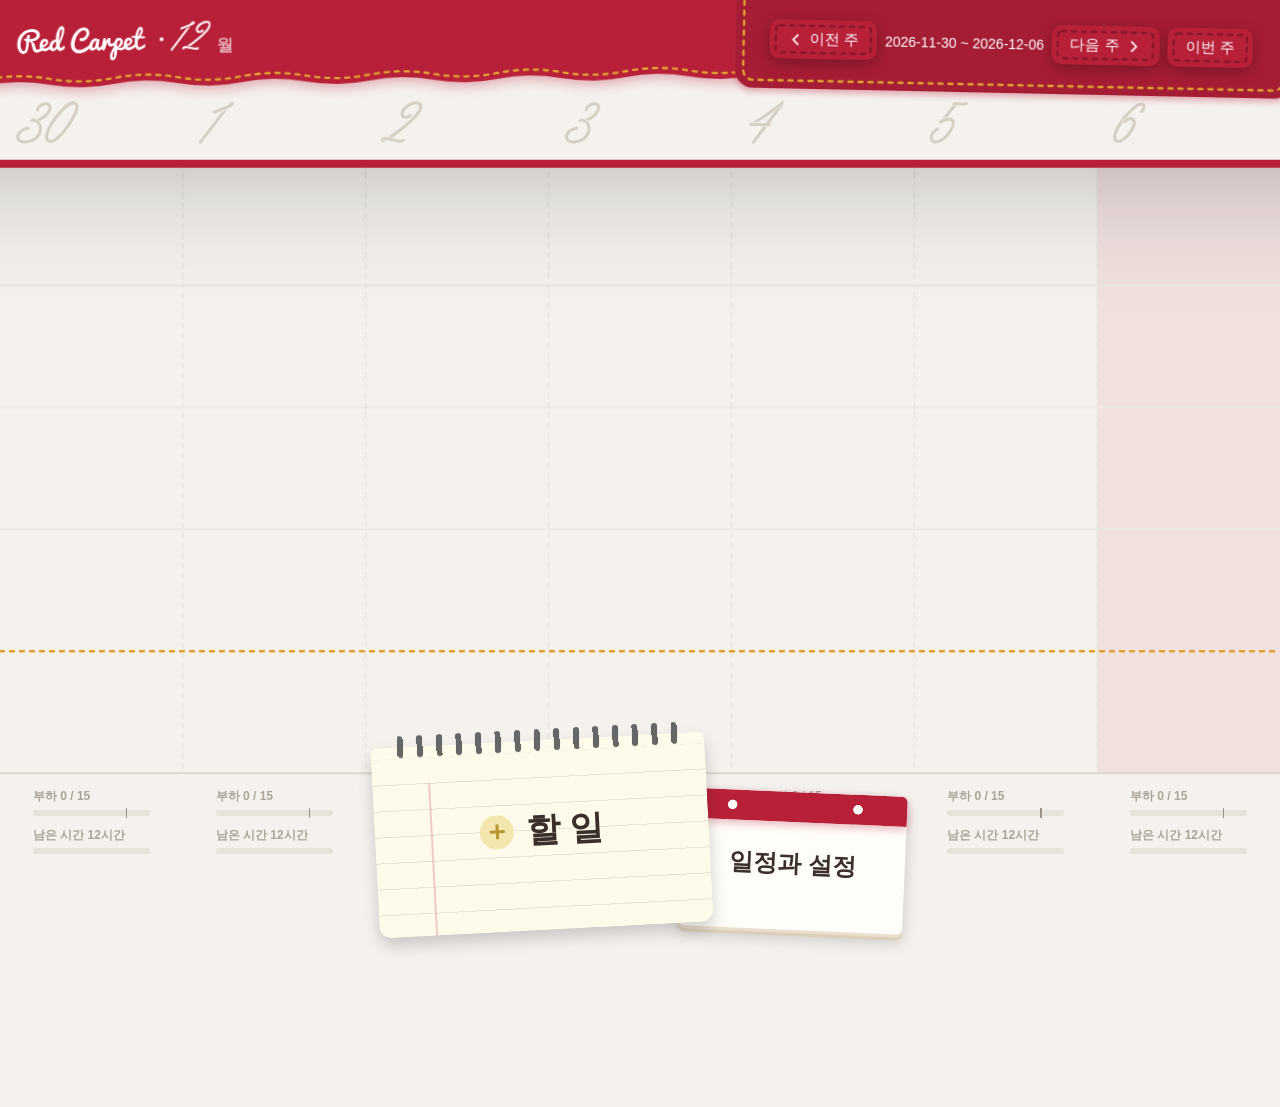
==== index.html @ 747257c5 "깔기 방식을 할 일 팝업의 토글 버튼에서 일정과 설정 > 전체 설정의 '깔기 방식' 카드로 옮김 — 두 선택지(채우기 우선·고르게)와 각각의 설명, 고른 쪽이 눌린 모양, 바꾸면 " ====
<!DOCTYPE html>
<html lang="ko">
<head>
<meta charset="UTF-8">
<meta name="viewport" content="width=device-width, initial-scale=1.0">
<title>Red Carpet</title>
<meta name="description" content="마감 뒤에 숨은 중간 단계를 날짜별 부하로 깔아 진짜 여유 있는 날을 찾는 웹앱">
<meta name="application-name" content="Red Carpet">
<meta name="theme-color" content="#b8203a" media="(prefers-color-scheme: light)">
<meta name="theme-color" content="#b8203a" media="(prefers-color-scheme: dark)">
<meta name="color-scheme" content="light">
<meta property="og:title" content="Red Carpet">
<meta property="og:description" content="마감 뒤에 숨은 중간 단계를 날짜별 부하로 깔아 진짜 여유 있는 날을 찾는 웹앱">
<meta property="og:type" content="website">
<link rel="icon" type="image/svg+xml" href="favicon.svg">
<link rel="stylesheet" href="style.css">
</head>
<body>

<header>
  <button data-screen="carpet" class="logo-link" type="button" aria-label="Red Carpet, 카펫 화면"><img src="logo.svg" alt="Red Carpet"></button>
  <span class="header-month" id="header-month" hidden><span class="dot" aria-hidden="true"></span><span class="num"></span><span class="unit">월</span></span>
</header>

<div class="week-patch">
  <svg class="patch-stitch" aria-hidden="true"><rect x="0" y="0" width="100%" height="100%" rx="10"/></svg>
  <button class="wbtn" id="week-prev" type="button"><svg class="btn-stitch" aria-hidden="true"><rect x="0" y="0" width="100%" height="100%" rx="4"/></svg><svg class="chev" viewBox="0 0 24 24" aria-hidden="true"><path d="M15 5L8 12l7 7"/></svg><span>이전 주</span></button>
  <span class="week-label" id="week-label"></span>
  <button class="wbtn" id="week-next" type="button"><svg class="btn-stitch" aria-hidden="true"><rect x="0" y="0" width="100%" height="100%" rx="4"/></svg><span>다음 주</span><svg class="chev" viewBox="0 0 24 24" aria-hidden="true"><path d="M9 5l7 7-7 7"/></svg></button>
  <button class="wbtn" id="week-today" type="button"><svg class="btn-stitch" aria-hidden="true"><rect x="0" y="0" width="100%" height="100%" rx="4"/></svg><span>이번 주</span></button>
</div>

<nav>
  <button data-screen="goals" class="dock-note" type="button"><span>할 일</span></button>
  <button data-screen="settings" class="dock-cal" type="button"><span>일정과 설정</span></button>
</nav>

<main>
  <section id="carpet" aria-label="이번 주 카펫"></section>

  <div class="modal-backdrop" id="modal-goals" role="dialog" aria-modal="true" aria-label="할 일">
  <div class="modal-panel">
  <div class="tab-bar index-tabs" id="goal-tabs">
    <button type="button" data-tab="active"></button>
    <button type="button" data-tab="done"></button>
  </div>
  <div class="modal-scroll">
  <section id="screen-goals" class="screen">
    <div class="goal-head">
    <button class="modal-close" type="button" aria-label="닫기">×</button>
    <h1>할 일</h1>
    <div class="goal-compose">
      <div class="goal-add-form" id="goal-add-form">
        <span class="line-field"><input type="text" id="new-goal-title" class="line-input" placeholder="할 일 제목"></span>
        <label class="sbtn sbtn-field"><svg class="btn-stitch" aria-hidden="true"><rect x="0" y="0" width="100%" height="100%" rx="4"/></svg><input type="date" id="new-goal-deadline" aria-label="마감일" required></label>
        <button class="sbtn" id="ai-open-btn" type="button" hidden><svg class="btn-stitch" aria-hidden="true"><rect x="0" y="0" width="100%" height="100%" rx="4"/></svg><span>AI와 추가</span></button>
        <button class="sbtn sbtn-accent" id="add-goal-btn" type="button"><svg class="btn-stitch" aria-hidden="true"><rect x="0" y="0" width="100%" height="100%" rx="4"/></svg><span>할 일 추가</span></button>
      </div>
      <div id="ai-panel" hidden>
        <div class="ai-lead">요건을 붙여넣으면 AI가 할 일 초안을 만듭니다. 만든 뒤 고쳐서 확정해야 저장됩니다.</div>
        <span class="line-field"><textarea id="ai-text" class="line-input" placeholder="과제 안내, 메모 등을 붙여넣으세요"></textarea></span>
        <div class="ai-note">붙여넣은 글은 Anthropic API로 전송됩니다.</div>
        <div class="ai-actions">
          <div id="ai-message" class="ai-warn"></div>
          <button class="sbtn" id="manual-open-btn" type="button"><svg class="btn-stitch" aria-hidden="true"><rect x="0" y="0" width="100%" height="100%" rx="4"/></svg><span>직접 추가</span></button>
          <button class="sbtn sbtn-accent" id="ai-run-btn" type="button"><svg class="btn-stitch" aria-hidden="true"><rect x="0" y="0" width="100%" height="100%" rx="4"/></svg><span>초안 만들기</span></button>
        </div>
      </div>
    </div>
    </div>
    <div id="ai-draft" style="display:none"></div>
    <div id="goal-list"></div>
  </section>
  </div>
  </div>
  </div>

  <div class="modal-backdrop" id="modal-settings" role="dialog" aria-modal="true" aria-label="일정과 설정">
  <div class="modal-panel">
  <div class="tab-bar index-tabs" id="settings-tabs">
    <button type="button" data-tab="current" class="active">현재 일정</button>
    <button type="button" data-tab="over">지난 일정</button>
    <button type="button" data-tab="prefs">전체 설정</button>
  </div>
  <div class="modal-scroll">
  <section id="screen-settings" class="screen">
    <div class="goal-head">
    <button class="modal-close" type="button" aria-label="닫기">×</button>
    <h1>일정과 설정</h1>
    <div id="event-add-wrap" class="goal-compose">
      <div class="event-add-form">
        <div class="ev-row">
          <span class="line-field ev-title"><input type="text" class="line-input" id="new-event-title" placeholder="일정 제목"></span>
          <label class="sbtn sbtn-field"><svg class="btn-stitch" aria-hidden="true"><rect x="0" y="0" width="100%" height="100%" rx="4"/></svg><select id="new-event-repeat"><option value="none">반복 없음</option><option value="weekly">매주</option><option value="biweekly">격주</option><option value="monthly">매월</option></select></label>
          <span id="new-event-date-wrap" class="ev-group"><span id="new-event-date-label" class="ev-label">날짜</span><label class="sbtn sbtn-field"><svg class="btn-stitch" aria-hidden="true"><rect x="0" y="0" width="100%" height="100%" rx="4"/></svg><input type="date" id="new-event-date" required></label></span>
          <span id="new-event-weekday-wrap" class="ev-group" style="display:none"><label class="sbtn sbtn-field"><svg class="btn-stitch" aria-hidden="true"><rect x="0" y="0" width="100%" height="100%" rx="4"/></svg><select id="new-event-weekday"><option value="0">월</option><option value="1">화</option><option value="2">수</option><option value="3">목</option><option value="4">금</option><option value="5">토</option><option value="6">일</option></select></label></span>
          <span id="new-event-repeat-until-wrap" class="ev-group" style="display:none"><span class="ev-label">종료</span><label class="sbtn sbtn-field"><svg class="btn-stitch" aria-hidden="true"><rect x="0" y="0" width="100%" height="100%" rx="4"/></svg><input type="date" id="new-event-repeat-until" required></label></span>
        </div>
        <div class="ev-row">
          <span class="ev-group"><label class="sbtn sbtn-field"><svg class="btn-stitch" aria-hidden="true"><rect x="0" y="0" width="100%" height="100%" rx="4"/></svg><input type="time" id="new-event-start" value="09:00"></label><span class="ev-label">~</span><label class="sbtn sbtn-field"><svg class="btn-stitch" aria-hidden="true"><rect x="0" y="0" width="100%" height="100%" rx="4"/></svg><input type="time" id="new-event-end" value="10:00"></label></span>
          <span id="new-event-load-picker"></span>
          <button class="sbtn sbtn-accent ev-add" id="add-event-btn" type="button"><svg class="btn-stitch" aria-hidden="true"><rect x="0" y="0" width="100%" height="100%" rx="4"/></svg><span>일정 추가</span></button>
        </div>
      </div>
    </div>
    </div>

    <div id="settings-pane-events">
    <div id="event-list"></div>
    </div>

    <div id="settings-pane-prefs" hidden>
    <div class="prefs-grid">
    <div class="prefs-col">
      <section class="goal-card pref-card">
        <h3>기본값</h3>
        <div class="pref-grid">
          <label class="pref-row"><span class="pref-label">하루 예산</span><span class="sbtn sbtn-sm sbtn-field"><input type="number" id="setting-capacity" min="1"></span></label>
          <label class="pref-row"><span class="pref-label">안전선(%)</span><span class="sbtn sbtn-sm sbtn-field"><input type="number" id="setting-safe-ratio" min="1" max="100"></span></label>
          <label class="pref-row"><span class="pref-label">수면(시간)</span><span class="sbtn sbtn-sm sbtn-field"><input type="number" id="setting-sleep-hours" min="0" max="24"></span></label>
          <label class="pref-row"><span class="pref-label">생활(시간)</span><span class="sbtn sbtn-sm sbtn-field"><input type="number" id="setting-life-hours" min="0" max="24"></span></label>
        </div>
      </section>

      <section class="goal-card pref-card">
        <h3>깔기 방식</h3>
        <div class="ai-note">단계를 어느 날에 깔지 정합니다. 바꾸면 카펫이 바로 다시 깔립니다.</div>
        <div class="place-modes" id="place-mode-options">
          <div class="place-mode-row"><button class="sbtn sbtn-sm" type="button" data-place-mode="fill" aria-pressed="false"><svg class="btn-stitch" aria-hidden="true"><rect x="0" y="0" width="100%" height="100%" rx="4"/></svg><span>채우기 우선</span></button><span class="place-mode-desc">앞날부터 안전선까지 차곡차곡 채웁니다. 빈 날은 뒤쪽에 남습니다.</span></div>
          <div class="place-mode-row"><button class="sbtn sbtn-sm" type="button" data-place-mode="even" aria-pressed="false"><svg class="btn-stitch" aria-hidden="true"><rect x="0" y="0" width="100%" height="100%" rx="4"/></svg><span>고르게</span></button><span class="place-mode-desc">여유가 가장 큰 날에 깔아 매일 비슷하게 바쁩니다.</span></div>
        </div>
      </section>

      <section class="goal-card pref-card">
        <h3>데이터</h3>
        <div class="pref-actions">
          <button class="sbtn sbtn-sm" id="export-btn" type="button">내보내기 (JSON 파일)</button>
          <button class="sbtn sbtn-sm" id="import-btn" type="button">가져오기 (JSON 파일)</button>
          <input type="file" id="import-file" accept="application/json,.json" style="display:none">
        </div>
        <div id="data-message" class="pref-status"></div>
      </section>
    </div>

    <div class="prefs-col">
      <section class="goal-card pref-card">
        <h3>AI 분해</h3>
        <div class="ai-note">Anthropic API 키를 넣으면 할 일 화면에 AI 입력기가 나타납니다. 키는 저장하지 않고 이 화면을 열어 둔 동안 메모리에만 있습니다. 새로고침하면 다시 넣어야 합니다. 키 없이도 앱은 모두 동작합니다.</div>
        <span class="line-field"><input type="password" class="line-input" id="ai-key-input" placeholder="API 키" autocomplete="off"></span>
        <div class="pref-actions">
          <button class="sbtn sbtn-sm sbtn-accent" id="ai-key-save" type="button">저장</button>
          <button class="sbtn sbtn-sm sbtn-danger" id="ai-key-delete" type="button">삭제</button>
        </div>
        <div id="ai-key-status" class="pref-status"></div>
      </section>

      <section class="goal-card pref-card">
        <h3>테스트 데모</h3>
        <div class="ai-note">올해 9~11월의 학부생 일정과 과제가 들어찬 예시 데이터를 봅니다. 내 데이터는 그대로 보관되고, 데모를 끄면 돌아옵니다. 데모를 보는 동안 고친 내용은 데모를 끄면 사라집니다.</div>
        <div class="pref-actions">
          <button class="sbtn sbtn-sm" id="demo-toggle-btn" type="button">데모 모드 켜기</button>
        </div>
      </section>
    </div>
    </div>
    </div>
  </section>
  </div>
  </div>
  </div>
</main>

<script src="placement.js"></script>
<script src="carpet.js"></script>
<script src="carpet-shadow.js"></script>
<script src="carpet-roll.js"></script>
<script src="carpet-physics.js"></script>
<script src="box-diff.js"></script>
<script src="box-focus.js"></script>
<script src="day-bars.js"></script>
<script src="box-drag.js"></script>
<script src="barista-digits.js"></script>
<script src="box-icons.js"></script>
<script src="data.js"></script>
<script src="ai.js"></script>
<script src="demo-data.js"></script>
<script src="app-common.js"></script>
<script src="app-goals.js"></script>
<script src="app-settings.js"></script>
<script src="app-carpet.js"></script>

</body>
</html>
---- style.css ----
/* 반응형 기준점(breakpoint) 표준
   - 화면 폭이 줄어 요소가 서로 겹치기 시작하는 지점을 재서 정하고, 이 표에 한 줄로 모은다. 새 기준점도 여기에 먼저 적는다.
   - CSS는 media query 안에 변수를 쓸 수 없어서 값은 아래 @media에 같은 숫자로 적는다. 이름(--bp-...)은 주석과 JS(getComputedStyle로 읽기)에서 같은 기준을 가리키려는 용도다.
   - 이름은 --bp-<무엇이 바뀌는지>, 값은 "이 폭 이하"(max-width)일 때 적용한다.
   - 아래 값은 로고(오른쪽 끝 약 146px) 사이에 24px 여유를 두고, 패치가 로고를 덮기 시작하는 폭에서 잰 값이다(1400px 화면에서 패치 폭 533px, 날짜 숨기면 373px).
   - 아직 처리하지 않은 지점: 폭 약 530px 이하에서는 날짜를 숨겨도 패치가 로고를 덮는다. */
:root {
  --bp-patch-hide-label: 700px;  /* 이 폭 이하: 주 이동 패치의 날짜 표시를 숨긴다 */
}

/* 로고·헤더 모양 값. 바꾸고 새로고침하면 바로 보인다 */
:root {
  --logo-height: 42px;      /* 로고 그림 높이. 가로는 비율대로 따라온다 */
  --logo-nudge-y: 0px;      /* 글자 무게중심 미세 조정. 양수면 아래로 내려간다 */
  --header-pad-y: 12px;     /* 헤더 위아래 여백 */
  --header-height: calc(var(--logo-height) + var(--header-pad-y) * 2); /* 헤더 기본 높이 */
  --header-month-gap: 14px;       /* 로고와 월 표시 사이 간격 */
  --header-month-dot-size: 4px;   /* 로고와 월 사이 가운데 점 크기 */
  --header-month-num-size: 36px;  /* 월 숫자 크기(날짜 숫자와 같은 폰트) */
  --header-month-unit-size: 17px; /* '월' 글자 크기 */
  --header-month-color: rgba(255, 255, 255, 0.92); /* 월 표시 색 */

  /* 박스(새 카펫): 버튼과 같은 스티치 모양. 일정·완료 박스는 버튼과 같은 색, 남은 단계 박스는 붉은 기운.
     점선 길이·간격·두께는 공용 스티치 값(--stitch-*)을 그대로 쓴다. 숫자만 쓰는 값은 px 단위다 */
  --box-radius: 12;                      /* 박스 모서리 둥글기 */
  --box-stitch-inset: 8;                 /* 점선이 가장자리에서 안쪽으로 들어간 거리 */
  --box-paper: var(--note-paper);        /* 일정·완료 박스 색(버튼 종이색) */
  --box-stitch: var(--wbtn-stitch-color);/* 그 박스의 스티치 색(버튼과 같다) */
  --box-fixed-bg: color-mix(in srgb, var(--box-paper) 84%, #a89160); /* 고정 일정 박스 색: 종이색을 살짝 어둡게 */
  --box-todo-bg: #f6d2d7;                /* 남은 단계 박스 색: 붉은 음영 */
  --box-todo-stitch: #cf5a6c;            /* 그 박스의 스티치 색: 배경에 맞춘 붉은 계열 */
  --box-shadow: 0 3px 9px rgba(0, 0, 0, 0.2); /* 박스 그림자 */
  --box-ink: var(--note-ink);            /* 박스 위 글자·아이콘 색 */
  --seal-fill: color-mix(in srgb, var(--stitch-color) 58%, #fff); /* 완료 도장 색: 스티치 주황을 연하게 */
  --seal-edge: color-mix(in srgb, var(--stitch-color) 78%, #fff); /* 도장 가장자리 선 */
  --late-fill: #d24b61;                  /* 지남 도장 색: 붉은 톤 */
  --late-edge: #b92c44;                  /* 지남 도장 가장자리 선 */
  --late-mark: #fff;                     /* 지남 도장 안 알람 아이콘 */
  --seal-check: #fff;                    /* 도장 안의 체크(두께는 공용 스티치 두께) */

  /* 털실 스티치 공용 값. 헤더 말고 다른 요소에도 가져다 쓴다.
     점선: SVG 요소는 CSS로 stroke-dasharray: var(--stitch-dash) var(--stitch-gap); stroke-width: var(--stitch-width); stroke: var(--stitch-color);
     그림자: box-shadow나 drop-shadow 자리에 var(--shadow-soft). 점선과 두께는 숫자만 쓴다(px 안 붙임) */
  --stitch-color: #e0a030;     /* 털실 색(주황) */
  --stitch-dash: 4;            /* 점 길이 */
  --stitch-gap: 6;             /* 점 사이 간격. 둥근 끝이 두께만큼 먹으므로 눈에 보이는 틈은 간격 − 두께 */
  --stitch-width: 2.4;         /* 털실 두께 */
  --hint-color: var(--stitch-color); /* 설명 문구 색: 스티치 주황 */
  --shadow-rgb: 184, 32, 58;   /* 그림자 색(붉은 기운) */
  --shadow-alpha: 0.4;         /* 그림자 진하기 */
  --shadow-y: 3px;             /* 그림자가 아래로 내려오는 거리 */
  --shadow-blur: 7px;          /* 그림자 번짐 */
  --shadow-soft: 0 var(--shadow-y) var(--shadow-blur) rgba(var(--shadow-rgb), var(--shadow-alpha));

  /* 털실 스티치 헤더 */
  --header-bg: #b8203a;        /* 헤더 천 색 */
  --header-tilt-deg: 0.75deg;  /* 기울기. 반시계 방향으로 이만큼 기운다 */
  --edge-amp: 3;               /* 울렁이는 아랫단 진폭(위아래 px, 숫자만) */
  --edge-wave: 128;            /* 울렁임 한 주기 길이(px, 숫자만) */
  --edge-offset: 6;            /* 점선과 천 끝 사이 거리(px, 숫자만) */
  /* 아래 값은 위 값에서 계산된다. 같은 식이 <head>의 스크립트에도 있다 */
  --edge-sy: calc(var(--stitch-width) / 2 + var(--edge-amp) + 1);   /* 점선 곡선 가운데 높이 */
  --edge-ey: calc(var(--edge-sy) + var(--edge-offset));             /* 천 끝 곡선 가운데 높이 */
  --edge-h: calc((var(--edge-ey) + var(--edge-amp) + 1) * 1px);     /* 아랫단 그림 높이 */
  --edge-depth: calc((var(--edge-ey) + var(--edge-amp)) * 1px);     /* 아랫단이 헤더 밑으로 내려오는 깊이. 본문이 이만큼 더 내려온다 */
  /* --edge-tile(천 끝과 털실 점선 그림)은 <head>의 스크립트가 위 값으로 만들어 넣는다 */
  /* 기울이면 한쪽 위 모서리가 화면 안으로 내려오므로, 폭의 절반×sin(기울기)만큼 헤더를 화면 위로 더 늘려 가린다 */
  --header-bleed: calc(sin(var(--header-tilt-deg)) * 50vw + 4px);

  /* 주 이동 패치: 헤더에 꿰맨 듯 걸린 둥근 사각형. 이전 주·날짜·다음 주·이번 주 버튼이 올라간다 */
  --patch-bg: #a51d34;         /* 패치 천 색. 헤더(--header-bg)보다 약간 어둡게 */
  --patch-top: -14px;          /* 패치 오른쪽 위 꼭짓점의 위치(화면 위에서). 음수면 위쪽 경계가 화면 밖으로 잘린다 */
  --patch-right: -14px;        /* 패치 오른쪽 위 꼭짓점의 위치(화면 오른쪽에서). 음수면 오른쪽 경계가 화면 밖으로 잘린다 */
  --patch-pad: 30px;           /* 버튼 묶음과 패치 눈에 보이는 가장자리 사이 여백. 상하좌우 같다. 화면 밖으로 잘린 만큼은 아래 padding 식이 자동으로 더한다 */
  --patch-radius: 18px;        /* 모서리 둥글기 */
  --patch-nudge-x: 4px;        /* 버튼 묶음을 오른쪽으로 붙이는 거리. 패치 크기는 그대로, 오른쪽 여백만 줄고 왼쪽 여백이 는다 */
  --patch-tilt-deg: 1.2deg;    /* 기울기. 시계 방향으로 이만큼 기운다 */
  --patch-stitch-inset: 8px;   /* 털실 점선이 가장자리에서 안쪽으로 들어간 거리. 꼭짓점이 화면 밖으로 나간 만큼(14px)보다 작으면 위·오른쪽 점선이 화면 밖으로 완전히 잘린다. 점선 모서리 둥글기는 HTML의 rx(= 둥글기 − 이 값)로 맞춘다 */
  --patch-z: 110;              /* 헤더(100) 바로 위 */

  /* 주 이동 버튼(이전 주·다음 주·이번 주): 종이색 버튼에 털실 점선, 호버·누름 기울기 */
  --wbtn-pad: 10px 18px;       /* 안쪽 여백(위아래 / 좌우) */
  --wbtn-font: 15px;
  --wbtn-radius: 10px;         /* 모서리 둥글기. 점선 모서리(HTML의 rx)는 이 값 − 점선 안쪽 거리 */
  --wbtn-chevron: 16px;        /* 화살표(chevron) 크기 */
  --wbtn-stitch-inset: 6px;    /* 점선이 가장자리에서 안쪽으로 들어간 거리. 점 길이·간격·두께는 공용 토큰(--stitch-*)을 그대로 쓴다 */
  --wbtn-shadow: 0 4px 14px rgba(0, 0, 0, 0.26); /* 버튼 그림자. 어두운 회색, 넓게 퍼지게 */
  --wbtn-stitch-color: var(--stitch-color); /* 버튼 점선 색. 공용 털실 색(주황) */
  --wbtn-press-bg: #ece2c0;    /* 누르고 있는 동안 버튼 배경. 종이색보다 약간 어둡게 */
  --wbtn-hover-tilt: 2.5deg;   /* 마우스를 올리면 시계 방향으로 기우는 각도 */
  --wbtn-press-tilt: -3.5deg;  /* 누르면 반시계 방향으로 기우는 각도 */
  --wbtn-ms: 140ms;            /* 기울어지고 돌아오는 시간 */

  /* 아래쪽 버튼: 스프링 메모장(할 일)과 일마다 찢는 달력(일정과 설정). 크기·기울기·색은 여기서 바꾼다.
     화면 아래로 일부러 잘려 나가고, 두 버튼이 서로 겹친다 */
  --dock-bottom: -30px;        /* 화면 아래에서 띄우는 거리. 음수면 그만큼 화면 밖으로 잘려 나간다 */
  --dock-gap: -28px;           /* 두 버튼 사이 간격. 음수면 할 일이 일정과 설정 위에 포개진다 (CSS gap은 음수가 안 돼서 달력의 왼쪽 여백으로 적용) */
  --dock-label-zone: 1.05;     /* 글자가 놓이는 영역: 화면에 보이는 높이의 이만큼(위에서부터) 안에 둔다 */
  --dock-z: 150;               /* 본문 위, 팝업(200) 아래 */
  --dock-shadow: 0 8px 16px rgba(0, 0, 0, 0.18); /* 두 버튼 공통 그림자. 연한 회색 */
  --note-w: 334px;             /* 메모장 크기. 자주 쓰는 버튼이라 달력보다 크게 */
  --note-h: 190px;
  --note-tilt: -3deg;          /* 메모장 기울기. 음수는 반시계 */
  --note-paper: #fffbea;       /* 메모지 색 */
  --note-ink: #3a2f2a;         /* 글자 색 */
  --note-font: 34px;
  --note-margin-x: 56px;       /* 코넬식 세로선 위치(메모장 왼쪽에서) */
  --note-margin-color: rgba(184, 32, 58, 0.22); /* 세로선 색. 연한 빨강 */
  --note-line-color: rgba(0, 0, 0, 0.09);       /* 가로선 색. 흐린 회색 */
  --note-line-gap: 26px;       /* 가로선 간격 */
  --note-line-top: 12px;       /* 가로선 그리기 시작 높이. 첫 줄은 이 값 + 줄 간격 − 1px 자리에 생긴다 */
  --note-plus-size: 34px;      /* 글자 옆 + 원 크기 */
  --note-plus-bg: #f3e6ae;     /* + 원 색. 메모지보다 조금 진하게 */
  --note-plus-fg: #b8962f;     /* + 모양 색. 원보다 더 진하게 */
  --spring-pitch: 20px;        /* 스프링 알약 사이 간격(가로). 끝이 잘리지 않게 실제로는 칸 수가 맞게 살짝 늘어난다 */
  --spring-h: 22px;            /* 스프링 알약 길이. 절반이 메모지 위로 튀어나온다 */
  --cal-w: 224px;              /* 달력 크기 */
  --cal-h: 138px;
  --cal-tilt: 2.5deg;          /* 달력 기울기. 양수는 시계 방향 */
  --cal-paper: #fffdf8;        /* 달력 종이 색 */
  --cal-band: #b8203a;         /* 달력 윗줄 색 */
  --cal-band-h: 30px;          /* 달력 윗줄 높이 */
  --cal-font: 24px;
  --cal-band-shadow: 0 3px 9px rgba(var(--shadow-rgb), 0.32); /* 달력 붉은 윗줄 그림자. 붉은 기운 */

  /* 팝업(할 일, 일정과 설정) 모양 값 */
  --modal-dim: rgba(30, 20, 20, 0.45); /* 뒤 화면을 덮는 어두운 막 */
  --modal-blur: 6px;                   /* 뒤 화면 흐림 정도 */
  --modal-gap: 64px;                   /* 패널 상하좌우 바깥 여백. 클수록 뒤 카펫이 더 보인다 */
  --modal-max-width: 880px;            /* 패널 최대 가로 */
  --modal-radius: 14px;                /* 패널 모서리 둥글기 */
  --modal-pad: 24px;                   /* 패널 안쪽 여백 */
  --modal-z: 200;                      /* 헤더(100)와 아래쪽 버튼(150)보다 위 */

  /* 팝업 오른쪽 견출지 탭 */
  --tab-top: 64px;                     /* 팝업 위쪽 끝에서 첫 탭까지 거리 */
  --tab-w: 32px;                       /* 선택 안 된 탭 폭(팝업 밖으로 튀어나온 길이) */
  --tab-w-active: 40px;                /* 선택된 탭 폭. 더 튀어나온다 */
  --tab-pad: 18px;                     /* 탭 안쪽 위아래 여백(글자 방향 기준 앞뒤) */
  --tab-gap: 6px;                      /* 탭 사이 간격 */
  --tab-radius: 10px;                  /* 탭 바깥쪽 모서리 둥글기 */
  --tab-overlap: 2px;                  /* 선택된 탭이 팝업 가장자리를 덮는 폭. 이음새가 안 보이게 한다 */
  --tab-tuck: 10px;                    /* 선택 안 된 탭이 팝업 뒤로 끼워진 폭 */
  --tab-ms: 140ms;                     /* 탭 호버·선택 변화 시간 */

  /* 아래쪽 버튼 호버와 팝업 열고 닫는 연출 */
  --dock-hover-lift: 14px;             /* 마우스를 올리면 위로 올라오는 거리 */
  --dock-hover-ms: 160ms;              /* 올라오고 내려가는 시간 */
  --modal-anim-ms: 560ms;              /* 버튼이 커지며 뒤집혀 팝업이 되는 시간(여는 쪽). 닫는 쪽은 아래 --modal-*-close 값 */
  --acc-ms: 280ms;                    /* 목록 카드 펼침/접힘(아코디언) 시간 */
  --turn-ms: 950ms;                    /* 페이지 넘김 전체 시간. 위로 젖혀져 뒤로 내려가기까지 멈추지 않는 한 동작이다 */
  --turn-perspective: 1800px;          /* 젖혀질 때의 원근감. 작을수록 과장된다 */
  --turn-cast-w: 200px;                /* 젖혀 올라가는 페이지가 아래쪽에 드리우는 그림자의 폭 */
  --turn-cast-a: 0.24;                 /* 그 그림자의 진하기. 그림자 색은 팝업마다 --turn-shadow-rgb */
  --turn-lit-a: 0.16;                  /* 젖혀지며 기울어질수록 앞면이 어두워지는 정도 */
  --turn-page-lift: 0 10px 26px;       /* 넘어가는 종이 자체의 그림자(오프셋X 오프셋Y 번짐). 색은 팝업마다 --turn-shadow-rgb */
  --turn-page-shadow-a: 0.42;          /* 그 그림자의 진하기. 평평할 때는 0이고 들리면 이 값까지 나타난다 */
  --modal-shadow-ms: 220ms;            /* 팝업 그림자가 나타나고 사라지는 시간 */
  --modal-swap-start-close: 0.02;     /* 닫을 때의 --modal-swap-start. 닫을 때 도착한 뒤 가만히 있는 시간을 줄이려고 따로 둔다 */
  --modal-swap-close: 0.16;           /* 닫을 때의 --modal-swap. 길게 둔 이유: '일정과 설정' 버튼은 원래 '할 일' 버튼 뒤에 있는데 날아오는 동안은 앞에 있어서, 도착한 뒤 클론이 천천히 사라져야 겹친 부분의 앞뒤가 툭 바뀌어 보이지 않는다 */
  --modal-anim-close-ms: 680ms;        /* 닫는 시간. 바운드와 도착 뒤 천천히 교차하는 시간 때문에 열 때(560ms)보다 조금 길다 */
  --modal-ease: cubic-bezier(0.45, 0.05, 0.25, 1); /* 팝업 움직임의 빠르기 곡선 */
  --modal-ease-close: cubic-bezier(0.55, 0, 0.55, 0.75); /* 닫을 때 전체 곡선. 열 때처럼 대비가 뚜렷하게: 처음엔 천천히 출발해(ease-in) 속도가 확 붙는다. 끝은 느리게 하지 않고, 감속은 --modal-ease-land가 맡는다 */
  --modal-close-mid: 0.24;              /* 닫을 때 팝업이 줄어드는 구간과 버튼이 내려앉는 구간의 경계(시간 비율 0~1). 작을수록 내려앉는 구간이 길어져 느려진다 */
  --modal-ease-land: cubic-bezier(0.3, 0.3, 0.35, 1); /* 닫을 때 복제본이 버튼 자리로 내려앉아 눌리는 지점까지의 곡선. 끝에서 속도가 0이 된다(눌린 지점이 맨 아래라서). 열 때는 쓰지 않는다 */
  --modal-ease-settle: cubic-bezier(0.4, 0, 0.2, 1); /* 눌린 지점에서 제자리로 올라오는 곡선. 끝에서 속도가 0으로 부드럽게 줄어들어 착지가 툭 멈추지 않는다 */
  --modal-bounce: 0.1;                 /* 착지 바운드의 크기. 내려앉는 거리 대비 비율이고 약 0.1이면 14px쯤 눌린다. 0이면 바운드 없음 */
  --modal-bounce-at: 0.7;              /* 눌린 지점에 닿는 시점(내려앉는 구간 중 비율). 클수록 올라오는 시간이 짧다 */
  --modal-flip-deg: 180deg;            /* 세로축(Y축)으로 뒤집히는 각도. 180deg면 버튼 앞면에서 팝업 뒷면으로 한 번 뒤집힌다 */
  --modal-perspective: 1600px;         /* 도는 원근감. 작을수록 도는 맛이 과장된다 */
  --modal-content-delay: 0.75;          /* 글자와 버튼이 나타나기 시작하는 시점(연출 시간의 비율 0~1). 도는 중 찌그러지는 글자를 가린다 */
  --modal-swap-start: 0.04;           /* 원본 버튼과 복제본의 교차가 시작되는 시점(연출 시간의 비율 0~1). 키우면 시작 직후 더 오래 가만히 있는다 */
  --modal-swap: 0.14;                  /* 교차가 끝나 원본이 빠지는 시점. 이 사이에 복제본이 원본 위에 서서히 나타나 덮는다. 닫을 때는 거꾸로. 번쩍이면 키운다 */
  --modal-fade-ratio: 1;               /* 뒤 화면의 어두워짐·흐려짐이 걸리는 시간(연출 시간의 비율). 1이면 팝업이 자리 잡을 때까지 천천히, 작을수록 빨리 끝난다 */
}
* { box-sizing: border-box; }
body {
  margin: 0;
  font-family: -apple-system, "Apple SD Gothic Neo", "Malgun Gothic", sans-serif;
  background: #f5f2ee;
  color: #222;
  padding-top: calc(var(--header-height) + var(--edge-depth));
  padding-bottom: calc(var(--note-h) + var(--dock-bottom) + 24px); /* 아래쪽 버튼에 본문이 가리지 않게 */
}

header {
  position: fixed;
  top: calc(var(--header-bleed) * -1);
  left: -16px;
  right: -16px;
  z-index: 100;
  display: flex;
  align-items: center;
  justify-content: flex-start;
  gap: var(--header-month-gap);
  padding: calc(var(--header-bleed) + var(--header-pad-y)) 32px var(--header-pad-y);
  color: #fff;
  transform: rotate(calc(var(--header-tilt-deg) * -1));
  transform-origin: 50% 0;
}

/* 천 + 울렁이는 아랫단 + 털실 점선. 그림자는 여기에만 걸어 로고와 버튼에는 번지지 않게 한다 */
header::before {
  content: '';
  position: absolute;
  z-index: -1;
  top: 0;
  left: 0;
  right: 0;
  bottom: calc(var(--edge-h) * -1);
  background:
    var(--edge-tile) left bottom / auto var(--edge-h) no-repeat,
    linear-gradient(var(--header-bg), var(--header-bg)) left top / 100% calc(100% - var(--edge-h) + 1px) no-repeat;
  filter: drop-shadow(var(--shadow-soft));
}

/* 아래쪽 버튼 */
.dock-away { opacity: 0; pointer-events: none; } /* 팝업이 열려 있는 동안 버튼은 팝업이 되어 그 자리에서 빠진다. 열고 닫는 순간의 교차는 JS가 opacity로 한다 */

nav {
  position: fixed;
  bottom: var(--dock-bottom);
  left: 50%;
  transform: translateX(-50%);
  z-index: var(--dock-z);
  display: flex;
  align-items: flex-end;
}

nav button, .flip-front {
  position: relative;
  display: flex;               /* button은 안쪽을 세로 가운데로 맞추려 해서, 위에서부터 놓도록 flex로 바꾼다 */
  align-items: flex-start;
  justify-content: center;
  border: none;
  padding: 0;
  cursor: pointer;
  font-family: inherit;
  font-weight: bold;
  color: var(--note-ink);
  transition: transform var(--dock-hover-ms) ease-out;
}

/* 할 일: 위에 스프링이 달린 메모장 */
.dock-note {
  width: var(--note-w);
  height: var(--note-h);
  padding-top: calc(var(--spring-h) / 2);
  font-size: var(--note-font);
  border-radius: 6px 6px 12px 12px;
  transform: rotate(var(--note-tilt));
  background:
    linear-gradient(var(--note-margin-color), var(--note-margin-color)) var(--note-margin-x) calc(var(--note-line-top) + var(--note-line-gap) - 1px) / 2px 100% no-repeat, /* 세로선은 맨 위 가로선에서 시작 */
    repeating-linear-gradient(to bottom, transparent 0 calc(var(--note-line-gap) - 1px), var(--note-line-color) calc(var(--note-line-gap) - 1px) var(--note-line-gap)) 0 var(--note-line-top) / 100% 100% no-repeat,
    var(--note-paper);
  box-shadow: var(--dock-shadow);
  z-index: 1; /* 달력 위로 포갠다 */
}

.dock-note span::after { /* 글자 왼쪽 + 표시: 할 일을 더할 수 있다는 안내 */
  content: '';
  flex: none;
  width: var(--note-plus-size);
  height: var(--note-plus-size);
  order: -1;               /* 글자 왼쪽에 붙인다 */
  margin-right: 12px;
  border-radius: 50%;
  background:
    linear-gradient(var(--note-plus-fg), var(--note-plus-fg)) center / 44% 3px no-repeat,
    linear-gradient(var(--note-plus-fg), var(--note-plus-fg)) center / 3px 44% no-repeat,
    var(--note-plus-bg);
}

.dock-note::before { /* 스프링: 세로로 선 알약을 가로로 늘어놓는다 */
  content: '';
  position: absolute;
  top: calc(var(--spring-h) / -2);
  left: 20px;
  right: 20px;
  height: var(--spring-h);
  background: url("data:image/svg+xml,%3Csvg xmlns='http://www.w3.org/2000/svg' width='16' height='22' viewBox='0 0 16 22'%3E%3Crect x='5' y='0' width='6' height='22' rx='3' fill='%23666'/%3E%3C/svg%3E") left top / var(--spring-pitch) var(--spring-h) round no-repeat;
}

/* 일정과 설정: 일마다 찢는 달력 */
.dock-cal {
  margin-left: var(--dock-gap);
  width: var(--cal-w);
  height: var(--cal-h);
  padding-top: var(--cal-band-h);
  font-size: var(--cal-font);
  border-radius: 6px;
  transform: rotate(var(--cal-tilt));
  background: var(--cal-paper);
  box-shadow: 0 3px 0 #eadfce, 0 6px 0 #dccfba, var(--dock-shadow); /* 아래로 겹친 종이 두 장 + 그림자 */
}

.dock-cal::before {
  content: '';
  position: absolute;
  top: 0;
  left: 0;
  right: 0;
  height: var(--cal-band-h);
  border-radius: 6px 6px 0 0;
  background:
    radial-gradient(circle at 22% 50%, var(--cal-paper) 0 calc(var(--cal-band-h) * 0.15), transparent calc(var(--cal-band-h) * 0.15 + 0.5px)),
    radial-gradient(circle at 78% 50%, var(--cal-paper) 0 calc(var(--cal-band-h) * 0.15), transparent calc(var(--cal-band-h) * 0.15 + 0.5px)),
    var(--cal-band);
  box-shadow: var(--cal-band-shadow);
}


.dock-note span, .dock-cal span {
  position: relative; /* 장식 위에 글자가 오게 */
  display: flex;
  align-items: center;
  justify-content: center;
  width: 100%;
}

/* 아래가 화면 밖으로 잘려 나가므로, 보이는 높이의 위쪽 2/3 안에 글자를 놓는다 */
.dock-note span { height: calc((var(--note-h) + var(--dock-bottom)) * var(--dock-label-zone) - var(--spring-h) / 2); }
.dock-cal span { height: calc((var(--cal-h) + var(--dock-bottom)) * var(--dock-label-zone) - var(--cal-band-h)); }

/* 팝업으로 바뀌는 동안 움직이는 버튼 복제본. 위치와 크기는 JS가 정한다 */
.flip-front {
  position: absolute;
  margin: 0;
  pointer-events: none;
  transition: none;
  transform: none; /* 기울기는 JS가 rotate로 준다 */
}

/* 호버: 기울기는 그대로 두고 위로 올라온다 */
.dock-note:hover, .dock-note:focus-visible { transform: translateY(calc(var(--dock-hover-lift) * -1)) rotate(var(--note-tilt)); }
.dock-cal:hover, .dock-cal:focus-visible { transform: translateY(calc(var(--dock-hover-lift) * -1)) rotate(var(--cal-tilt)); }

.logo-link {
  border: none;
  background: none;
  padding: 0;
  cursor: pointer;
  display: block;
}

.logo-link img {
  display: block;
  height: var(--logo-height);
  transform: translateY(var(--logo-nudge-y));
}

main {
  padding: 24px 16px;
}

.screen {
  display: none;
}

.screen.active {
  display: block;
}

.modal-backdrop {
  position: fixed;
  inset: 0;
  z-index: var(--modal-z);
  display: none;
  align-items: center;
  justify-content: center;
  padding: var(--modal-gap);
  background: var(--modal-dim);
  -webkit-backdrop-filter: blur(var(--modal-blur));
  backdrop-filter: blur(var(--modal-blur));
}

.modal-backdrop.open { display: flex; }

.modal-panel {
  position: relative;
  display: flex;
  flex-direction: column;
  width: 100%;
  max-width: var(--modal-max-width);
  height: 100%; /* 내용이 적어도 화면 위아래 여백(--modal-gap)만 남기고 꽉 채운다. 탭을 바꿔도 팝업 크기가 변하지 않는다 */
  border-radius: var(--modal-radius);
}

/* 팝업 그림자: 아래로 겹친 종이 두 장(뒷 페이지가 있는 느낌) + 부드러운 그림자. 아래쪽 '일정과 설정' 버튼과 같다.
   날아다니며 뒤집히는 팝업에 붙여 두면 연출이 끝나는 순간 갑자기 나타나므로, 움직이지 않는 별도 층으로 두고
   팝업이 자리 잡은 뒤(.settled)에 서서히 나타나게 한다. 닫을 때는 움직임이 시작되자마자 서서히 사라진다 */
.modal-backdrop::before {
  content: '';
  position: absolute;
  top: var(--modal-gap);
  bottom: var(--modal-gap);
  left: 50%;
  width: min(calc(100% - var(--modal-gap) * 2), var(--modal-max-width)); /* 팝업의 최종 자리와 같다 */
  transform: translateX(-50%);
  border-radius: var(--modal-radius);
  box-shadow: 0 3px 0 #eadfce, 0 6px 0 #dccfba, 0 10px 40px rgba(0, 0, 0, 0.35);
  opacity: 0;
  pointer-events: none;
  transition: opacity var(--modal-shadow-ms) ease;
}

.modal-backdrop.settled::before { opacity: 1; }


/* 스크롤은 안쪽 영역이 맡고, 바깥 패널은 스프링·접합부처럼 튀어나오는 장식을 맡는다 */
.modal-scroll {
  position: relative;
  flex: 1 1 auto;
  min-height: 0;
  overflow-y: auto;
  padding: var(--modal-pad);
  border-radius: var(--modal-radius);
  background: #f5f2ee;
}

/* 할 일 팝업: 아래쪽 '할 일' 버튼과 같은 스프링 메모장 */
#modal-goals .modal-scroll {
  --modal-top: calc(var(--modal-pad) + var(--spring-h) / 2); /* 제목·x·탭이 시작하는 높이. 스프링 아래 */
  padding-top: var(--modal-top);
  background: var(--note-paper);
}

#modal-goals .modal-panel::before { /* 스프링: '할 일' 버튼과 같은 모양 */
  content: '';
  position: absolute;
  z-index: 4; /* 페이지 넘김 층(z-index 3) 위 */
  top: calc(var(--spring-h) / -2);
  left: 20px;
  right: 20px;
  height: var(--spring-h);
  pointer-events: none;
  background: url("data:image/svg+xml,%3Csvg xmlns='http://www.w3.org/2000/svg' width='16' height='22' viewBox='0 0 16 22'%3E%3Crect x='5' y='0' width='6' height='22' rx='3' fill='%23666'/%3E%3C/svg%3E") left top / var(--spring-pitch) var(--spring-h) round no-repeat;
}

/* 일정과 설정 팝업: 아래쪽 '일정과 설정' 버튼과 같은 달력 종이 + 붉은 윗줄(종이 접합부) */
#modal-settings .modal-scroll {
  --modal-top: calc(var(--modal-pad) + var(--cal-band-h)); /* 붉은 윗줄 아래 */
  padding-top: var(--modal-top);
  background: var(--cal-paper);
}

#modal-settings .modal-panel::before,
#modal-settings .pc-band { /* 종이에 딸린 붉은 윗줄. 페이지 넘김 때는 .pc-band가 넘어가는 종이와 함께 움직이고, 아래 새 페이지의 것은 이 ::before가 그대로 보인다 */
  content: '';
  position: absolute;
  z-index: 4; /* 평소에는 고정 머리(z-index 3)의 종이색 바탕 위에 있어야 가려지지 않는다. 페이지를 넘기는 동안만 아래 .turning 규칙이 낮춘다 */
  top: 0;
  left: 0;
  right: 0;
  height: var(--cal-band-h);
  pointer-events: none;
  border-radius: var(--modal-radius) var(--modal-radius) 0 0;
  background:
    radial-gradient(circle at 22% 50%, var(--cal-paper) 0 calc(var(--cal-band-h) * 0.15), transparent calc(var(--cal-band-h) * 0.15 + 0.5px)),
    radial-gradient(circle at 78% 50%, var(--cal-paper) 0 calc(var(--cal-band-h) * 0.15), transparent calc(var(--cal-band-h) * 0.15 + 0.5px)),
    var(--cal-band);
  box-shadow: var(--cal-band-shadow);
}
/* 페이지를 넘기는 동안: 접합부를 페이지 넘김 층(z-index 3) 아래로 내려 넘어가는 종이(.pc-band)가 그 위를 지나가게 한다. 끝나면 원래대로 */
#modal-settings.turning .modal-panel::before { z-index: 2; }

.modal-panel .screen { display: block; }
.modal-panel .screen h1 { margin: 0 48px 16px 0; height: 32px; line-height: 32px; } /* 제목 줄 높이를 x 버튼(32px)과 같게 해서 세로 중심을 맞춘다 */

.modal-close {
  position: absolute;
  top: var(--modal-top, var(--modal-pad));
  right: var(--modal-pad);
  width: 32px;
  height: 32px;
  border: 0;
  background: none; /* 배경 없이 × 기호만 */
  color: #6a5d4a;
  font-size: 26px;
  line-height: 1;
  cursor: pointer;
  transition: color 120ms, transform 120ms;
}

.modal-close:hover { color: #b8203a; transform: rotate(90deg); }

/* 팝업 오른쪽에 튀어나온 인덱스 견출지. 글자는 시계 방향으로 90도 눕힌다.
   선택된 탭은 팝업 앞에 있고 종이 색이 같아 팝업과 이어져 보이며 더 튀어나온다. 선택 안 된 탭은 팝업 뒤로 밀려 가장자리 밑에 끼워져 있다. 그림자는 없다 */
.index-tabs {
  position: absolute;
  top: var(--tab-top);
  left: 100%;
  display: flex;
  flex-direction: column;
  align-items: flex-start; /* 왼쪽(팝업 쪽) 끝을 맞춘다 */
  gap: var(--tab-gap);
  pointer-events: none; /* 묶음 상자가 팝업 뒤로 밀린 탭 위에 얹혀 클릭을 가로채지 않게 한다 */
}

.index-tabs button {
  position: relative;
  pointer-events: auto;
  z-index: -1; /* 팝업 뒤로 */
  writing-mode: vertical-rl;
  text-orientation: sideways-right; /* 구형 브라우저 */
  text-orientation: sideways;       /* 한글도 세워 두지 않고 시계 방향으로 눕힌다 */
  width: calc(var(--tab-w) + var(--tab-tuck));
  margin-left: calc(var(--tab-tuck) * -1);   /* 팝업 뒤로 끼워 넣은 만큼 왼쪽으로 */
  padding: var(--tab-pad) 0 var(--tab-pad) var(--tab-tuck); /* 왼쪽 padding으로 팝업에 가려진 부분을 비켜 글자를 보이는 부분 가운데에 둔다 */
  border: 0;
  border-radius: 0 var(--tab-radius) var(--tab-radius) 0;
  background: var(--tab-bg);
  color: var(--tab-ink);
  font-family: inherit;
  font-size: 13px;
  font-weight: bold;
  letter-spacing: 0.04em;
  white-space: nowrap;
  cursor: pointer;
  transition: width var(--tab-ms) ease-out, margin-left var(--tab-ms) ease-out, padding-left var(--tab-ms) ease-out, background var(--tab-ms), color var(--tab-ms); /* 폭과 여백을 같이 바꿔야 클릭할 때 오른쪽 끝이 튀지 않는다 */
}

.index-tabs button:hover { width: calc(var(--tab-w) + var(--tab-tuck) + 4px); }
.index-tabs button.active {
  z-index: 1; /* 팝업 앞으로 */
  width: calc(var(--tab-w-active) + var(--tab-overlap));
  margin-left: calc(var(--tab-overlap) * -1); /* 팝업 가장자리를 살짝 덮어 이음새를 가린다 */
  padding-left: var(--tab-overlap);
  background: var(--tab-active-bg);
  color: var(--tab-active-ink);
}

#modal-goals .index-tabs { --tab-bg: #efe3b0; --tab-ink: #7a6a38; --tab-active-bg: var(--note-paper); --tab-active-ink: #b8203a; }
#modal-settings .index-tabs { --tab-bg: #eadfce; --tab-ink: #7d705c; --tab-active-bg: var(--cal-paper); --tab-active-ink: #b8203a; }

.screen h1 {
  font-size: 18px;
  color: #444;
}

.goal-add-form {
  display: flex;
  gap: 14px;
  align-items: center;
  flex-wrap: wrap;
}

.goal-add-form .line-field {
  flex: 1;
  min-width: 160px;
}


/* AI 입력기: 입력줄 자리를 대신한다 */
#ai-panel .ai-lead { font-size: 14px; color: var(--hint-color); }
#ai-panel .line-field { margin-top: 6px; }
#ai-panel textarea { min-height: 96px; resize: vertical; font-family: inherit; }
.ai-actions { display: flex; align-items: center; justify-content: flex-end; gap: 14px; flex-wrap: wrap; margin-top: 10px; }
.ai-actions .ai-warn { flex: 1; min-width: 120px; }


.ai-warn { color: #b8203a; font-size: 12px; }
.ai-note { color: var(--hint-color); font-size: 12px; margin: 6px 0; }

input, select {
  font-family: inherit;
  font-size: 14px;
  padding: 6px 8px;
  border: 1px solid #ccc;
  border-radius: 4px;
}

button.btn {
  border: none;
  background: #b8203a;
  color: #fff;
  padding: 6px 12px;
  border-radius: 4px;
  font-size: 13px;
  cursor: pointer;
}

button.btn-danger {
  background: #888;
}

button.btn-plain {
  background: none;
  color: #333;
  border: 1px solid #ccc;
}

/* 목록 카드: 스티치 버튼과 같은 모서리·그림자 서식(점선만 뺀다). 바탕은 흰색 */
.goal-card, #ai-draft {
  background: var(--card-bg, #fff);
  border-radius: var(--wbtn-radius);
  padding: 14px 18px;
  box-shadow: var(--cardbox-shadow);
}
#ai-draft { margin-bottom: 14px; }

/* 카드 바깥 상자: 화면 밖 카드는 그리지 않는다(content-visibility). 그리기를 건너뛰는 영역이 상자 안쪽으로 잘리므로 카드 그림자가 잘리지 않게 위·옆·아래에 여유를 두고, 같은 만큼 음수 여백으로 상쇄해 카드 간격(14px)은 그대로 둔다. 옆 여유는 팝업 안쪽 여백(24px)보다 작아야 가로 스크롤이 안 생긴다 */
#goal-list, #event-list { display: flex; flex-direction: column; } /* 카드 바깥 상자의 음수 여백끼리 겹쳐 합쳐지지(collapse) 않게 한다 */
.goal-item {
  content-visibility: auto;
  contain-intrinsic-size: auto 56px;
  padding: 18px 22px 32px;
  margin: -18px -22px -18px;
}

.goal-header {
  display: flex;
  align-items: center;
  justify-content: space-between;
  gap: 10px;
  cursor: pointer;
  user-select: none;
}
.draft-card .goal-header { cursor: default; } /* 초안 카드는 접지 않는다 */

.goal-header-info {
  flex: 1; /* 제목 영역 전체(빈 곳까지)가 눌린다 */
  display: flex;
  align-items: center;
  gap: 10px;
  min-width: 0;
}

.goal-title {
  font-weight: bold;
}

.goal-deadline {
  font-size: 13px;
  color: #b8203a;
}

.goal-chev { /* 펼치면 위쪽을 가리키도록 돈다 */
  width: 18px;
  height: 18px;
  flex: none;
  fill: none;
  stroke: #6a5d4a;
  stroke-width: 2.6;
  stroke-linecap: round;
  stroke-linejoin: round;
  transition: transform var(--acc-ms) ease;
}
.goal-card.expanded .goal-chev { transform: rotate(180deg); }

.goal-actions { display: flex; gap: 8px; }

/* 아코디언: 본문은 항상 그려 두고 줄 높이를 0fr에서 1fr로 바꿔 펼친다(높이를 숫자로 몰라도 된다). 접힌 동안은 숨겨 키보드로 들어가지 못한다 */
.goal-acc {
  display: grid;
  grid-template-rows: 0fr;
  visibility: hidden;
  transition: grid-template-rows var(--acc-ms) ease, visibility 0s linear var(--acc-ms);
}
.goal-card.expanded .goal-acc {
  grid-template-rows: 1fr;
  visibility: visible;
  transition: grid-template-rows var(--acc-ms) ease, visibility 0s;
}
.goal-body {
  min-height: 0;
  overflow: hidden; /* 아코디언 때문에 자른다. 안쪽 칸의 그림자가 잘리지 않게 좌우에 여유를 둔다(가로 여백은 접힌 높이에 영향이 없다) */
  padding: 0 10px;
  margin: 0 -10px;
}
.goal-body-inner { padding-bottom: 12px; } /* 아래 그림자 여유. 높이가 0으로 접힐 때는 body가 잘라서 같이 사라진다 */
.goal-body-inner::before { /* 머리와 본문 사이 가는 선과 위쪽 여백 */
  content: '';
  display: block;
  height: 1px;
  margin: 14px 0 14px;
  background: #eee;
}

.goal-edit-row {
  display: flex;
  align-items: center;
  gap: 14px;
  margin-bottom: 12px;
  flex-wrap: wrap;
}
.goal-edit-row .line-field, .step-row .line-field, .step-add-form .line-field { flex: 1; min-width: 140px; }

.step-row {
  display: flex;
  align-items: center;
  gap: 10px;
  padding: 8px 0;
  flex-wrap: wrap;
}
.step-row + .step-row, .step-row + .step-add-form { border-top: 1px solid #f0f0f0; }
/* 순서를 끌어서 바꾸는 손잡이(점 2x3) */
.step-grip {
  display: inline-flex;
  align-items: center;
  padding: 6px 4px;
  cursor: grab;
  touch-action: none; /* 터치로 끌 때 화면이 같이 스크롤되지 않게 */
  user-select: none;
}
.step-grip .grip { width: 10px; height: 16px; fill: rgba(var(--paper-shadow-rgb), 0.55); }
.step-grip:hover .grip { fill: rgba(var(--paper-shadow-rgb), 0.9); }
.step-row.dragging { /* 끌고 있는 줄: 위로 뜨고 흰 바탕에 그림자 */
  position: relative;
  z-index: 2;
  background: var(--card-bg, #fff);
  border-radius: var(--wbtn-radius);
  box-shadow: var(--cardbox-shadow);
  cursor: grabbing;
}
.step-row.dragging .step-grip { cursor: grabbing; }

.load-picker {
  display: flex;
  gap: 5px;
  align-items: center;
}

.load-btn { /* 부하 고르는 동그라미: 스티치 버튼과 같은 그림자 서식 */
  width: 28px;
  height: 28px;
  border-radius: 50%;
  border: 0;
  background: var(--btn-bg, var(--note-paper));
  box-shadow: var(--card-shadow);
  cursor: pointer;
  font-size: 12px;
  font-family: inherit;
}

.load-btn.selected {
  background: #b8203a;
  color: #fff;
}

.step-add-form {
  display: flex;
  align-items: center;
  gap: 10px;
  padding-top: 12px;
  margin-top: 4px;
  flex-wrap: wrap;
}

.empty-hint {
  color: var(--hint-color);
  font-size: 13px;
}

.screen h2 {
  font-size: 15px;
  color: #444;
  margin-top: 28px;
}

/* 일정 입력줄(고정 머리 안): 제목 줄 / 반복·날짜·시각 줄 / 부하와 추가 버튼 줄 */
.event-add-form { display: flex; flex-direction: column; gap: 12px; }
.ev-row { display: flex; align-items: center; gap: 14px; flex-wrap: wrap; }
.ev-row .ev-title { flex: 1; min-width: 180px; }
.ev-add { margin-left: auto; }
.ev-group { display: inline-flex; align-items: center; gap: 8px; }
.ev-label { font-size: 13px; color: var(--hint-color); } /* 칸 앞의 짧은 이름(날짜·종료·시작·~) */
.sbtn-field input[type="time"] { width: auto; }
.ev-fields { display: flex; align-items: center; gap: 10px; flex-wrap: wrap; padding: 6px 0; }
.repeat-note { font-size: 12px; color: var(--hint-color); }
.skipped-dates { display: flex; align-items: center; gap: 10px; flex-wrap: wrap; padding: 6px 0; font-size: 13px; }
.skip-item { display: inline-flex; align-items: center; gap: 6px; }

/* 전체 설정: 카드를 가로로 나란히(팝업 폭에서 두 열) */
.prefs-grid { display: grid; grid-template-columns: repeat(auto-fit, minmax(320px, 1fr)); gap: 16px; align-items: start; }
.prefs-col { display: flex; flex-direction: column; gap: 16px; } /* 열마다 카드를 쌓아 빈틈 없이 */
.pref-card h3 { margin: 0 0 12px; font-size: 15px; color: #444; }
.pref-grid { display: grid; grid-template-columns: repeat(2, minmax(0, 1fr)); gap: 10px 18px; }
.pref-row { display: flex; align-items: center; justify-content: space-between; gap: 10px; font-size: 14px; }
.pref-label { color: #444; }
.pref-actions { display: flex; align-items: center; gap: 10px; flex-wrap: wrap; margin-top: 12px; }
.pref-card .line-field { margin-top: 8px; }
.place-modes { display: flex; flex-direction: column; gap: 10px; margin-top: 8px; }
.place-mode-row { display: flex; align-items: center; gap: 12px; }
.place-mode-row .sbtn { flex: none; min-width: 104px; justify-content: center; }
.place-mode-desc { font-size: 13px; color: var(--hint-color); line-height: 1.35; }
.pref-status { margin-top: 10px; font-size: 13px; color: rgba(var(--paper-shadow-rgb), 0.95); }

.week-patch {
  position: fixed;
  top: var(--patch-top);
  right: var(--patch-right);
  z-index: var(--patch-z);
  display: flex;
  align-items: center;
  gap: 8px;
  padding: calc(var(--patch-pad) - var(--patch-top)) calc(var(--patch-pad) - var(--patch-right) - var(--patch-nudge-x)) var(--patch-pad) calc(var(--patch-pad) + var(--patch-nudge-x)); /* 위·오른쪽은 화면 밖으로 잘린 만큼 더한다 */
  border-radius: var(--patch-radius);
  background: var(--patch-bg);
  color: #fff;
  box-shadow: var(--shadow-soft);
  transform: rotate(var(--patch-tilt-deg));
  transform-origin: 100% 0; /* 오른쪽 위 꼭짓점을 기준으로 기울인다 */
}

.week-patch .patch-stitch { /* 털실 점선: 공용 토큰(--stitch-*)을 그대로 쓴다 */
  position: absolute;
  inset: var(--patch-stitch-inset);
  width: calc(100% - var(--patch-stitch-inset) * 2);
  height: calc(100% - var(--patch-stitch-inset) * 2);
  overflow: visible;
  pointer-events: none;
  fill: none;
  stroke: var(--stitch-color);
  stroke-width: var(--stitch-width);
  stroke-dasharray: var(--stitch-dash) var(--stitch-gap);
  stroke-linecap: round;
}

.wbtn, .sbtn { /* 종이색 버튼 + 털실 점선. 주 이동 버튼(붉은 천 위)과 팝업의 버튼이 같이 쓴다 */
  position: relative;
  display: inline-flex;
  align-items: center;
  gap: 6px;
  padding: var(--wbtn-pad);
  font-family: inherit;
  font-size: var(--wbtn-font);
  background: var(--note-paper);
  color: var(--note-ink);
  border: none;
  border-radius: var(--wbtn-radius);
  box-shadow: var(--wbtn-shadow);
  cursor: pointer;
  transition: transform var(--wbtn-ms) ease-out, background-color var(--wbtn-ms) ease-out;
}

:is(.wbtn, .sbtn) .btn-stitch { /* 털실 점선 */
  position: absolute;
  inset: var(--wbtn-stitch-inset);
  width: calc(100% - var(--wbtn-stitch-inset) * 2);
  height: calc(100% - var(--wbtn-stitch-inset) * 2);
  overflow: visible;
  pointer-events: none;
  fill: none;
  stroke: var(--wbtn-stitch-color);
  stroke-width: var(--stitch-width);
  stroke-dasharray: var(--stitch-dash) var(--stitch-gap);
  stroke-linecap: round;
}

:is(.wbtn, .sbtn) .chev {
  width: var(--wbtn-chevron);
  height: var(--wbtn-chevron);
  fill: none;
  stroke: currentColor;
  stroke-width: 2.6;
  stroke-linecap: round;
  stroke-linejoin: round;
}

@media (max-width: 700px) { /* --bp-patch-hide-label */
  .week-patch .week-label { display: none; }
}

@media (hover: hover) {
  .wbtn:hover, .sbtn:hover:not(:disabled) { transform: rotate(var(--wbtn-hover-tilt)); } /* 시계 방향 */
}

.wbtn:active, .sbtn:active:not(:disabled) { /* 반대(반시계) 방향으로 더 기울고, 배경이 약간 어두워진다 */
  transform: rotate(var(--wbtn-press-tilt));
  background: var(--wbtn-press-bg);
}

.week-patch .week-label { color: #fff; }
.week-patch .wbtn { background: var(--header-bg); color: #fff; --wbtn-press-bg: #9c1a30; --wbtn-stitch-color: #86162a; } /* 주 이동 버튼: 종이색 대신 헤더 천 색 바탕에 흰 글자. 누르면 더 진한 빨강. 점선은 바탕보다 어두운 빨강 */

/* 팝업의 스티치 버튼: 바탕이 팝업 종이와 같은 색이라 그림자로 떠 보이게 하고, 그림자 색은 팝업 종이를 진하게 한 색으로 은은하게 */
#modal-goals { --paper-shadow-rgb: 150, 118, 40; --paper: var(--note-paper); --card-bg: #fff; --btn-bg: var(--note-paper); }
/* 일정과 설정: 카드는 흰색(그림자와 겹쳐 보이는 베이지는 쓰지 않는다). 버튼·칸·부하 동그라미는 아주 옅은 크림색이라 흰 카드 위에서도 구분된다 */
#modal-settings { --paper-shadow-rgb: 140, 112, 84; --paper: var(--cal-paper); --card-bg: #fff; --btn-bg: #fbf6ec; }
.modal-scroll {
  --card-shadow: 0 2px 7px rgba(var(--paper-shadow-rgb), 0.34);     /* 팝업 안 버튼·부하 동그라미 그림자(팝업 종이를 진하게 한 색) */
  --cardbox-shadow: 0 4px 22px rgba(var(--paper-shadow-rgb), 0.15); /* 흰 카드 그림자: 버튼보다 옅고 넓게 퍼진다 */
}
.modal-scroll .sbtn { --wbtn-shadow: var(--card-shadow); --wbtn-font: 14px; --wbtn-pad: 12px 24px; } /* 안쪽 여백(위아래 / 좌우). 점선과 글자 사이가 답답하지 않게 */
.sbtn:disabled { opacity: 0.5; cursor: default; }
.modal-scroll .sbtn:not(.sbtn-accent):not(.sbtn-danger):not(:active) { background: var(--btn-bg); } /* 팝업마다 버튼·칸 바탕(--btn-bg) */
.sbtn-accent { /* 강조 버튼: 붉은 바탕에 같은 털실 점선 */
  background: #b8203a;
  color: #fff;
  --wbtn-press-bg: #9c1a30;
}
.sbtn-sm { } /* 카드 안 작은 버튼 (패딩은 아래 .modal-scroll .sbtn.sbtn-sm) */
.modal-scroll .sbtn.sbtn-sm { --wbtn-pad: 7px 14px; --wbtn-font: 13px; }
.sbtn-danger { background: #8a8178; color: #fff; --wbtn-press-bg: #70685f; } /* 삭제 같은 버튼: 차분한 회갈색 */

/* 입력칸(날짜·숫자·선택): 스티치 버튼 모양 안에 입력을 넣는다. 점선이 있으면 스티치 버튼, 없으면 점선만 뺀 칸이다 */
.sbtn-field { cursor: text; }
.sbtn-field :is(input, select) {
  position: relative;
  border: 0;
  background: none;
  padding: 0;
  margin: 0;
  font: inherit;
  line-height: 1.25;
  height: 1.25em; /* 어떤 입력이든 버튼 글자 한 줄과 같은 높이라서 다른 버튼보다 두꺼워 보이지 않는다 */
  color: inherit;
  outline: none;
}
.sbtn-field input[type="number"] { width: 3.2em; }
.sbtn-field input[type="date"] { width: auto; } /* 글자와 달력 아이콘만큼만. 고정 폭을 주면 오른쪽이 비어 보인다 */
.sbtn-field select { cursor: pointer; }

/* 입력칸 미리보기(placeholder) 글씨와 비어 있는 날짜: 회색이 아니라 팝업 종이에 어울리는 진한 색(할 일은 진한 누런색) */
.modal-scroll :is(input, textarea)::placeholder { color: rgba(var(--paper-shadow-rgb), 0.75); opacity: 1; }
.modal-scroll input[type="date"]:invalid { color: rgba(var(--paper-shadow-rgb), 0.75); }
.sbtn > span { line-height: 1.25; } /* 버튼 글자 줄 높이를 입력칸과 같게 */

/* 윤곽선·배경 없이 아래쪽에만 스티치와 같은 두께·색의 실선을 긋는 입력기 */
.line-field { /* 입력기 + 양끝이 둥근 밑줄. 밑줄은 테두리가 아니라 ::after라야 끝을 둥글게 할 수 있다 */
  position: relative;
  display: block;
}
.line-field::after {
  content: '';
  position: absolute;
  left: 0;
  right: 0;
  bottom: 0;
  height: calc(var(--stitch-width) * 1px);
  border-radius: 999px;
  background: var(--stitch-color);
  transition: background-color 120ms;
}
.line-field:focus-within::after { background: #b8203a; }
.line-input {
  display: block;
  width: 100%;
  box-sizing: border-box;
  border: 0;
  border-radius: 0;
  background: none;
  padding: 8px 2px 10px;
  font-size: 16px;
  outline: none;
}

[hidden] { display: none !important; }

/* 할 일 팝업 머리(닫기·제목·입력줄): 아래 목록을 스크롤해도 위로 딸려 나가지 않게 고정한다.
   바탕은 종이색이고 팝업 안쪽 여백까지 좌우로 더 덮어서(::before) 지나가는 카드의 그림자가 양옆으로 비치지 않는다. 아래쪽은 은은하게 사라진다 */
.goal-head {
  position: sticky;
  top: 0; /* 스크롤 영역의 안쪽 여백(--modal-top) 위쪽 끝에 붙으므로 처음 자리와 같은 곳이다 */
  z-index: 1; /* 지나가는 카드는 덮되, 팝업 틀에 붙은 장식(스프링·붉은 접합부, 평소 z-index 4)과 넘기는 층(3)보다는 아래 */
  padding-bottom: 14px;
  margin-bottom: 24px; /* 아래 그라데이션(16px)이 첫 카드를 덮지 않도록 인위적으로 띄운다 */
}
.goal-head::before, .goal-head::after {
  content: '';
  position: absolute;
  left: calc(var(--modal-pad) * -1); /* 안쪽 여백까지 좌우로 덮는다. 팝업 자체의 여백은 그대로 */
  right: calc(var(--modal-pad) * -1);
  pointer-events: none;
}
.goal-head::before { /* 종이색 바탕: 팝업 위쪽 끝(스프링 아래)부터 머리 끝까지 */
  z-index: -1;
  top: calc(var(--modal-top, 0px) * -1);
  bottom: 0;
  background: var(--paper, var(--note-paper));
}
.goal-head::after { /* 아래쪽 은은한 페이드 */
  top: 100%;
  height: 16px;
  background: linear-gradient(var(--paper, var(--note-paper)), transparent);
}
.goal-head .modal-close { top: 0; right: 0; } /* 머리 안에서 제목 줄과 높이를 맞춘다 */
.goal-compose { margin-bottom: 0; }

.week-patch > :not(.patch-stitch) { position: relative; } /* 점선 위에 버튼이 오게 */

.week-label {
  font-size: 14px;
  color: #444;
  min-width: 150px;
  text-align: center;
}

/* 헤더의 월 표시: "Red Carpet ∙ 12월" */
.header-month { display: flex; align-items: baseline; gap: 6px; color: var(--header-month-color); }
.header-month .dot { width: var(--header-month-dot-size); height: var(--header-month-dot-size); border-radius: 50%; background: currentColor; align-self: center; } /* 가운데 점: 글자 대신 동그라미로 그려 숫자 높이의 가운데에 놓는다 */
.header-month .num { display: flex; line-height: 0; } /* 월 숫자는 윤곽선 그림(app-carpet.js). 크기는 --header-month-num-size */
.header-month .unit { font-size: var(--header-month-unit-size); }

/* 카펫 화면의 층(app-carpet.js). 모든 층은 .cn-world 안에서 왼쪽 위가 (0,0)인 같은 좌표를 쓴다.
   움직이는 것(박스·가리개·깔린 카펫·롤)은 transform만 바꿔서 그래픽 카드가 위치만 옮기게 한다 */
.cn-pages { position: relative; margin: 0 -16px; overflow-x: clip; touch-action: pan-y; } /* 화면 너비 끝까지: main의 좌우 여백 16px을 되돌린다. 옆으로 밀려 나가는 페이지는 화면 가장자리에서 잘린다(가로 스크롤 없음). 세로 스크롤은 브라우저에, 가로 스와이프는 JS에. 높이와 위쪽 당김은 JS가 정한다 */
.cn-world { position: absolute; left: 0; top: 0; width: 100%; will-change: transform; } /* 한 주 = 한 페이지. 주를 넘길 때 통째로 옆으로 밀린다 */
.cn-world > * { position: absolute; left: 0; top: 0; }
.cn-grid, .cn-carpet, .cn-roll { overflow: visible; }
.cn-grid, .cn-carpet { will-change: transform; } /* 각자 독립 레이어: 카펫 선이 바뀔 때 눈금 점선까지 다시 그려지지 않게 */
.cn-cover, .cn-laid { transform-origin: 0 0; will-change: transform; }
.cn-laid { border-radius: 0; }
.cn-carpet { pointer-events: none; }
.cn-shadow { opacity: 0; pointer-events: none; will-change: opacity; } /* 카펫 아래 그림자(app-carpet.js). 모양은 JS가 정착한 카펫으로 한 번만 만들고, 나타나고 사라지는 건 opacity 전환뿐이다. 카펫이 떨어도 영향이 없다 */
.cn-shadow.on { opacity: 1; }
.cn-roll { will-change: transform; pointer-events: none; }
.cn-boxes { width: 100%; height: 100%; pointer-events: none; }

/* 날짜별 막대(부하, 남은 시간): 눈금 맨 아래 가로선 밑. 높이는 JS가 날짜마다 카펫을 따라 translate로 맞춘다. 눌러지지 않는 흐린 회색 정보 */
.cn-bars { width: 100%; height: 100%; pointer-events: none; opacity: 0; }
.cn-bars.on { opacity: 1; } /* 첫 입장 때는 JS가 transition을 붙여 서서히 나타난다 */
.bar-col { position: absolute; top: 0; will-change: translate; display: flex; flex-direction: column; gap: var(--bar-row-gap); }
.bar-text { font-size: var(--bar-label); line-height: 1.3; font-weight: 600; color: var(--bar-text); white-space: nowrap; overflow: hidden; text-overflow: ellipsis; margin-bottom: var(--bar-label-gap); }
.bar { position: relative; height: var(--bar-h); border-radius: calc(var(--bar-h) / 2); background: var(--bar-track); }
.bar > i { position: absolute; left: 0; top: 0; bottom: 0; border-radius: inherit; background: var(--bar-fill); }
.bar > b { position: absolute; top: -2px; bottom: -2px; width: 1.5px; margin-left: -0.75px; background: var(--bar-safe); } /* 안전선 눈금 */

/* 박스: div 몸통 + 안쪽 털실 점선(작은 SVG). 그림자는 box-shadow(SVG 필터는 Safari에서 느리다) */
.cn-box { position: absolute; left: 0; top: 0; will-change: transform, translate, rotate; background: var(--box-paper); box-shadow: var(--box-shadow); container-type: size; } /* 모서리 둥글기는 박스 크기에 맞춰 JS가 정한다. container-type: 박스 폭에 따라 안쪽 아이콘을 줄인다 */
.cn-box > .stitch { position: absolute; left: 0; top: 0; overflow: visible; }
.cn-box > .stitch rect { fill: none; stroke: var(--box-stitch); stroke-width: var(--stitch-width); stroke-dasharray: var(--stitch-dash) var(--stitch-gap); stroke-linecap: round; }
.cn-box.fixed { background: var(--box-fixed-bg); } /* 고정 일정: 완료한 단계보다 배경이 살짝 어둡다 */
.cn-box.todo { background: var(--box-todo-bg); }
.cn-box.todo .bx-metrics, .cn-box.todo .bx-goal { color: var(--box-todo-stitch); }
.cn-box.todo > .stitch rect { stroke: var(--box-todo-stitch); }

/* 박스 안 글자와 아이콘(눌러서 동작하는 것은 없다). 크기·줄 수는 JS가 박스 높이에 맞춰 변수(--bx-*)로 넘긴다 */
.bx { position: absolute; inset: var(--bx-pad) var(--bx-padx, var(--bx-pad)); display: flex; color: var(--box-ink); font-size: var(--bx-font); line-height: var(--bx-lh); user-select: none; }
.bx-col { flex-direction: column; justify-content: flex-start; gap: 2px; } /* 제목, 상위 할 일은 위에 붙고 아이콘 줄은 맨 아래 */
.bx-row { flex-direction: row; align-items: center; gap: 6px; }
.bx-title { min-width: 0; font-weight: 600; overflow: hidden; overflow-wrap: anywhere; word-break: keep-all; display: -webkit-box; -webkit-box-orient: vertical; -webkit-line-clamp: var(--bx-lines); }
.bx-row .bx-title { flex: 1; }
.bx-col .bx-title { flex: 0 1 auto; }
.bx-goal { flex: none; margin-top: -1px; font-size: calc(var(--bx-font) * var(--bx-goal-scale, 0.85)); color: var(--box-stitch); white-space: nowrap; overflow: hidden; text-overflow: ellipsis; } /* 상위 할 일: 칸이 남을 때만, 그 박스의 스티치 색 */
.bx-metrics { flex: none; display: flex; align-items: center; gap: 8px; font-size: calc(var(--bx-font) * 0.86); color: var(--box-stitch); white-space: nowrap; } /* 아이콘과 숫자는 그 박스의 스티치 색 */
.bx-col .bx-metrics { line-height: var(--bx-icon); margin-top: auto; }
.bx-metrics .m { display: inline-flex; align-items: center; gap: 2px; }
.bx-metrics .m b { font-weight: 600; }
.bx-metrics .ic { width: var(--bx-icon); height: var(--bx-icon); fill: currentColor; flex: none; }
@container (max-width: 120px) { .bx-col .m-load { display: none; } } /* 폭이 모자라면 부하(박스 높이로 이미 보인다)부터 숨긴다 */
@container (max-width: 96px) { .bx-row .m-time { display: none; } }                   /* 가장 작고 좁은 박스는 제목만 */

/* 완료 도장: 박스 오른쪽 위에 조금 튀어나가 붙는다. 박스 위층이라 위에 쌓인 박스에 가려지지 않는다 */
.cn-seals { width: 100%; height: 100%; pointer-events: none; }
.cn-seal-wrap { position: absolute; left: 0; top: 0; width: 0; height: 0; will-change: transform, translate, rotate; }
.cn-seal { position: absolute; overflow: visible; }

/* 박스 누르기: 눌린 박스가 제자리에서 커진 모양(app-carpet.js). 다른 박스·도장 위의 층에 그린다. 층은 평소 클릭을 통과시키고, 열려 있는 동안만 바깥 클릭을 받아 닫는다 */
.cn-boxes .cn-box { pointer-events: auto; cursor: pointer; }
.cn-focus { width: 100%; height: 100%; pointer-events: none; }
.cn-focus.open { pointer-events: auto; }
.cn-fbox { cursor: default; transition: box-shadow var(--fx-ms, 260ms) ease-out; } /* 처음엔 원래 박스와 같은 그림자, 커지는 동안 서서히 진해진다(.lifted) */
.cn-fbox.lifted { box-shadow: 0 10px 28px rgba(0, 0, 0, 0.3); }
.cn-fbox .fx { box-sizing: border-box; padding: var(--fx-pad); display: flex; flex-direction: column; gap: 8px; color: var(--box-ink); font-size: var(--fx-font); line-height: 1.35; opacity: 0; transition: opacity 0.16s ease-out; }
.cn-fbox.placed .fx { position: absolute; left: 0; top: 0; overflow-y: auto; }
.cn-fbox .fx.in { opacity: 1; }
.fx-title { font-size: var(--fx-title-font); font-weight: 600; line-height: 1.3; overflow-wrap: anywhere; word-break: keep-all; }
.fx-goal, .fx-sub, .fx-metrics { color: var(--box-stitch); }
.fx-late { color: var(--late-edge); font-weight: 600; } /* 마감이 지난 단계 안내 */
.cn-fbox.todo .fx-goal, .cn-fbox.todo .fx-metrics { color: var(--box-todo-stitch); }
.fx-metrics { display: flex; flex-wrap: wrap; gap: 4px 12px; }
.fx-metrics .m { display: inline-flex; align-items: center; gap: 3px; }
.fx-metrics .m b { font-weight: 600; }
.fx-metrics .ic { width: 15px; height: 15px; fill: currentColor; flex: none; }
.fx-actions { display: flex; flex-wrap: wrap; justify-content: flex-end; gap: 8px; margin-top: auto; padding-top: 4px; } /* 버튼은 항상 박스 아래 오른쪽 끝. 나머지는 왼쪽 위부터 쌓인다 */
.cn-fbox .sbtn { --wbtn-pad: 8px 16px; --wbtn-font: 14px; }

/* 박스 끌기(app-carpet.js): 끄는 동안 화면 가장자리에 나타나는 안내 구역, 마우스를 따라오는 복사본, 놓을 날짜칸 강조. 색과 크기는 아래 변수 */
:root {
  --dz-red: 184, 32, 58;     /* 날짜칸 강조와 주 이동 구역 아이콘의 붉은색(RGB) */
  --dz-light: 255, 250, 242; /* 주 이동 구역(왼쪽·오른쪽) 그라데이션의 흰색 계열(RGB) */
  --dz-edge-ink: #5a2a33;    /* 주 이동 구역 글자 색 */
  --dz-dark: 38, 12, 18;     /* 취소 구역의 어두운 색(RGB). 붉은 헤더 위라서 붉은색이 아니라 어둡게 덮는다 */
  --dz-ink: #fff6e8;         /* 안내 글자와 아이콘 색(종이색) */
  --dz-glow: 190px;          /* 왼쪽·오른쪽 그라데이션이 퍼지는 폭. 실제로 반응하는 폭은 JS의 dragEdgeWidth */
  --dz-top: 150px;           /* 위쪽 그라데이션 높이 */
}
.cn-dz { position: fixed; inset: 0; z-index: 900; pointer-events: none; display: none; } /* 헤더(100)·메모지(150)·팝업(200) 위 */
.cn-dz.show { display: block; }
.dz { position: absolute; color: var(--dz-ink); opacity: 0; transition: opacity 0.2s ease-out; }
.cn-dz.on .dz { opacity: 0.8; }
.cn-dz.on .dz.active { opacity: 1; }
.dz-prev { left: 0; top: 0; bottom: 0; width: var(--dz-glow); color: var(--dz-edge-ink); text-shadow: 0 1px 2px rgba(255, 255, 255, 0.8); background: linear-gradient(to right, rgba(var(--dz-light), 0.97), rgba(var(--dz-light), 0.62) 45%, rgba(var(--dz-light), 0)); }
.dz-next { right: 0; top: 0; bottom: 0; width: var(--dz-glow); color: var(--dz-edge-ink); text-shadow: 0 1px 2px rgba(255, 255, 255, 0.8); background: linear-gradient(to left, rgba(var(--dz-light), 0.97), rgba(var(--dz-light), 0.62) 45%, rgba(var(--dz-light), 0)); }
.dz-cancel { left: 0; right: 0; top: 0; height: var(--dz-top); background: linear-gradient(to bottom, rgba(var(--dz-dark), 0.95), rgba(var(--dz-dark), 0.6) 55%, rgba(var(--dz-dark), 0)); }
.dz-body { position: absolute; display: flex; flex-direction: column; align-items: center; gap: 6px; text-align: center; word-break: keep-all; text-shadow: 0 1px 3px rgba(0, 0, 0, 0.35); }
.dz-prev .dz-body, .dz-next .dz-body { top: 50%; width: var(--dz-edge); translate: 0 -50%; }
.dz-prev .dz-body { left: 0; }
.dz-next .dz-body { right: 0; }
.dz-cancel .dz-body { top: 14px; left: 50%; translate: -50% 0; }
.dz-body b { font-size: 15px; }
.dz-body span:not(.dz-ic) { font-size: 11px; opacity: 0.85; line-height: 1.3; }
.dz-ic { width: 44px; height: 44px; border-radius: 50%; display: grid; place-items: center; background: rgba(255, 246, 232, 0.16); border: 2px dashed var(--dz-ink); transition: transform 0.15s ease-out, background-color 0.15s, color 0.15s; } /* 털실 점선 테두리 */
.dz-ic svg { width: 24px; height: 24px; fill: none; stroke: currentColor; stroke-width: 2.6; stroke-linecap: round; stroke-linejoin: round; }
.dz.active .dz-ic { transform: scale(1.18); background: var(--dz-ink); color: rgb(var(--dz-red)); }
.dz-prev .dz-ic, .dz-next .dz-ic { border-color: rgb(var(--dz-red)); background: rgba(var(--dz-red), 0.08); color: rgb(var(--dz-red)); } /* 흰 바탕 위: 붉은 점선 테두리 */
.dz-prev.active .dz-ic, .dz-next.active .dz-ic { background: rgb(var(--dz-red)); color: var(--dz-ink); }
.dz-cancel.active .dz-ic { color: rgb(var(--dz-dark)); }
.dz-fill { position: absolute; top: 12%; bottom: 12%; width: 4px; border-radius: 2px; background: rgb(var(--dz-red)); transform: scaleY(var(--dz-progress, 0)); opacity: 0; } /* 머문 시간만큼 차오른다 */
.dz-prev .dz-fill { left: var(--dz-edge); }
.dz-next .dz-fill { right: var(--dz-edge); }
.dz.active .dz-fill { opacity: 0.9; }
@keyframes dz-nudge-l { to { translate: -5px 0; } }
@keyframes dz-nudge-r { to { translate: 5px 0; } }
.dz-prev.active .dz-ic svg { animation: dz-nudge-l 0.5s ease-in-out infinite alternate; }
.dz-next.active .dz-ic svg { animation: dz-nudge-r 0.5s ease-in-out infinite alternate; }

.cn-ghost { position: fixed; left: 0; top: 0; width: 0; height: 0; z-index: 1000; pointer-events: none; opacity: var(--ghost-op, 0.6); will-change: translate, opacity; } /* 마우스를 따라오는 박스 복사본. 박스 중심이 이 점에 놓인다 */
.cn-ghost .cn-box { scale: 1.05; box-shadow: 0 14px 30px rgba(0, 0, 0, 0.32); }
body.dragging-box, body.dragging-box * { user-select: none; -webkit-user-select: none; cursor: grabbing !important; }
.cn-boxes .cn-box { transition: opacity 0.15s; } /* 끄는 동안 원래 박스가 흐려진다 */

.cn-drop { top: 0; height: 100%; width: 0; box-sizing: border-box; pointer-events: none; opacity: 0; background: rgba(var(--dz-red), 0.1); border-left: 2px dashed rgba(var(--dz-red), 0.5); border-right: 2px dashed rgba(var(--dz-red), 0.5); transition: opacity 0.12s, left 0.1s ease-out; } /* 놓을 날짜칸. 박스 아래 층 */
.cn-drop.on { opacity: 1; }
.cn-drop.same { opacity: 0.45; }  /* 원래 날짜: 놓아도 아무 일 없다 */
.cn-drop.invalid { background: rgba(110, 100, 90, 0.16); border-color: rgba(110, 100, 90, 0.45); }
.cn-drop.invalid::after { content: "지난 날에는 놓을 수 없어요"; position: absolute; left: 0; right: 0; top: 96px; padding: 0 10px; text-align: center; font-size: 13px; color: #6b625a; word-break: keep-all; }
@media (prefers-reduced-motion: reduce) { .dz, .dz-ic, .cn-drop, .cn-boxes .cn-box { transition: none; } .dz.active .dz-ic svg { animation: none; } }

/* 예산 초과인 날의 박스 떨림(홈 화면 수정 모드). 위치는 translate, 기울기는 transform, 떨림은 rotate 속성이 맡아 곱해진다. 박스마다 빠르기·시작점은 JS가 --jig-dur, --jig-delay로 준다.
   슬라이드·끌기·팝업이 떠 있는 동안은 JS가 #carpet에 cn-paused를 붙여 멈춘다 */
@keyframes cn-jig { from { rotate: calc(var(--jig-deg) * -1); } to { rotate: var(--jig-deg); } }
.cn-box.jig, .cn-seal-wrap.jig { animation: cn-jig var(--jig-dur) cubic-bezier(0.37, 0, 0.63, 1) var(--jig-delay) infinite alternate; }
#carpet.cn-paused .jig { animation-play-state: paused; }
@media (prefers-reduced-motion: reduce) { .cn-box.jig, .cn-seal-wrap.jig { animation: none; } }
.cn-box.vanish, .cn-seal-wrap.vanish { opacity: 0; transition: opacity var(--vanish-ms, 280ms) ease-out; pointer-events: none; } /* 없어지는 박스: 제자리에서 투명해진다. 물리 세계에서는 이미 빠져 있다 */

/* 카펫 화면: 아래 버튼에 가려지는 부분은 JS가 페이지 아래 여백으로 정한다(app-carpet.js applyContainer). 본문에 따로 아래 여백을 두지 않는다 */
#carpet { display: block; min-height: 60vh; }
main { padding-bottom: 0; }
body { padding-bottom: 0; }

/* 데모 모드 표시: 내 데이터가 아니라 예시 데이터를 보고 있다는 알림. 아래쪽 버튼 묶음 왼쪽 구석, 팝업(200)보다 아래 */
.demo-badge {
  position: fixed;
  left: 12px;
  bottom: 12px;
  z-index: var(--dock-z);
  padding: 6px 12px;
  border-radius: 14px;
  background: #3a2f2a;
  color: #fff;
  font-size: 12px;
  font-weight: bold;
  pointer-events: none;
}

/* 페이지 넘김: 위쪽이 스프링으로 묶인 메모장처럼, 견출지로 페이지를 바꿀 때 페이지가 위로 젖혀져 뒤로 내려간다. CSS 3D 변환(rotateX)이고, 각도는 JS가 프레임마다 정한다.
   그림자 색은 팝업 종이색을 진하게 한 색이라 종이 위에서 칙칙한 검정으로 뜨지 않는다 */
.page-curl, .page-book {
  position: absolute;
  inset: 0;
  z-index: 3; /* 팝업 내용 위. 스프링·붉은 접합부(z-index 4)는 이 위에 있어 연출 시작 때 가려졌다 나타나지 않는다. book은 젖혀진 뒤 JS가 -1(팝업 뒤)로 바꾼다 */
  pointer-events: none;
}

.page-book { transform-style: preserve-3d; transform-origin: 50% 0; } /* 위쪽 가장자리가 축 */

/* 넘어가는 종이에 딸린 견출지(복제본): 종이와 함께 3D로 움직인다. 모양은 진짜 탭과 같은 .index-tabs button 규칙을 따른다 */
.pc-tab-bar { transform-style: preserve-3d; }
.pc-tab-bar button { z-index: auto; transition: none; backface-visibility: hidden; } /* 진짜 탭의 z-index(-1·1)는 3D 안에서 쓰지 않는다 */
.pc-tab-bar .pc-tab-back { transform: rotateX(180deg); } /* 젖혀졌을 때 보이는 탭 뒷면(글자 없음) */

#modal-goals .page-curl, #modal-goals .page-book { --turn-paper: var(--note-paper); --turn-shadow-rgb: 150, 118, 40; }     /* 메모지(노랑)를 진하게 */
#modal-settings .page-curl, #modal-settings .page-book { --turn-paper: var(--cal-paper); --turn-shadow-rgb: 140, 112, 84; } /* 달력 종이(크림)를 진하게 */

.pc-page, .pc-cast, .pc-lit, .pc-back { position: absolute; inset: 0; } /* .pc-page는 진짜 .modal-scroll의 복제본이라 종이·여백·글자가 같다 */
.pc-page, .pc-lit, .pc-back, .pc-band { backface-visibility: hidden; }
.pc-page, .pc-back { box-shadow: var(--turn-page-lift) rgba(var(--turn-shadow-rgb), var(--sa, 0)); } /* --sa는 JS가 프레임마다 정한다 */
.pc-lit { border-radius: var(--modal-radius); }
.pc-back { /* 젖혀졌을 때 보이는 종이 뒷면: 팝업 종이보다 살짝 어둡고 위쪽(묶인 곳)이 더 어둡다 */
  transform: rotateX(180deg);
  border-radius: var(--modal-radius);
  background:
    linear-gradient(to bottom, rgba(var(--turn-shadow-rgb), 0.22), transparent 30%),
    color-mix(in srgb, var(--turn-paper) 90%, rgb(var(--turn-shadow-rgb)));
}
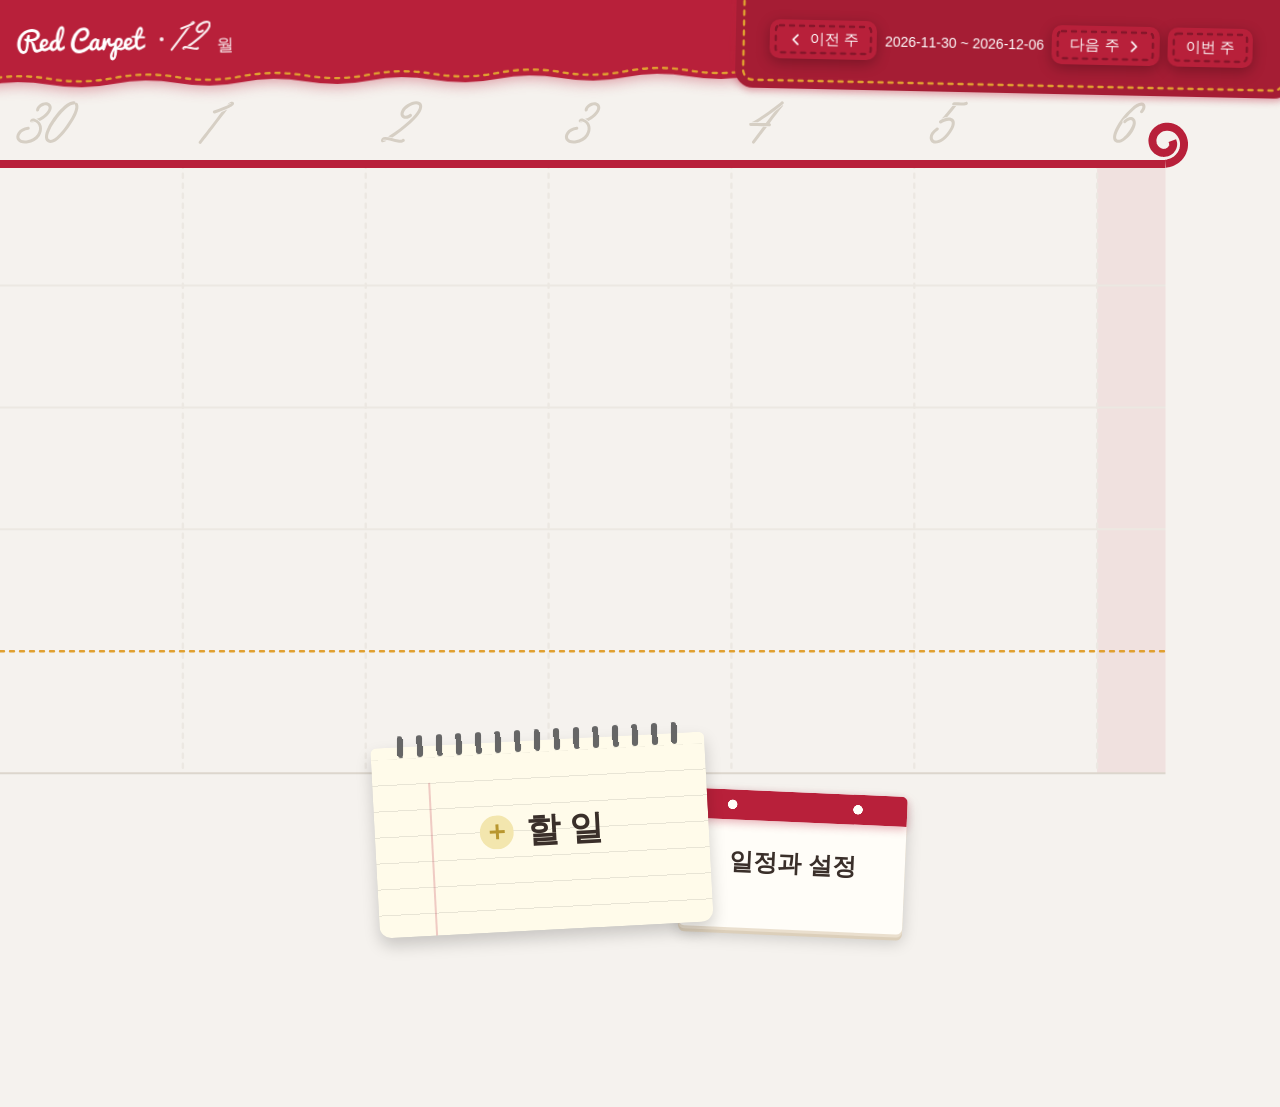
==== commit a586bad4: "데이터 카드에 '초기화 (내 데이터 모두 지우기)' 추가 — 확인창(백업 권유) 뒤 내 저장 공간을 비우고 다시 불러와 처음 상태로. 데모를 보는 동안은 내 데이터를 지우지 않도록" ====
--- a/index.html
+++ b/index.html
@@ -137,6 +137,7 @@
           <button class="sbtn sbtn-sm" id="export-btn" type="button">내보내기 (JSON 파일)</button>
           <button class="sbtn sbtn-sm" id="import-btn" type="button">가져오기 (JSON 파일)</button>
           <input type="file" id="import-file" accept="application/json,.json" style="display:none">
+          <button class="sbtn sbtn-sm sbtn-danger" id="reset-btn" type="button">초기화 (내 데이터 모두 지우기)</button>
         </div>
         <div id="data-message" class="pref-status"></div>
       </section>
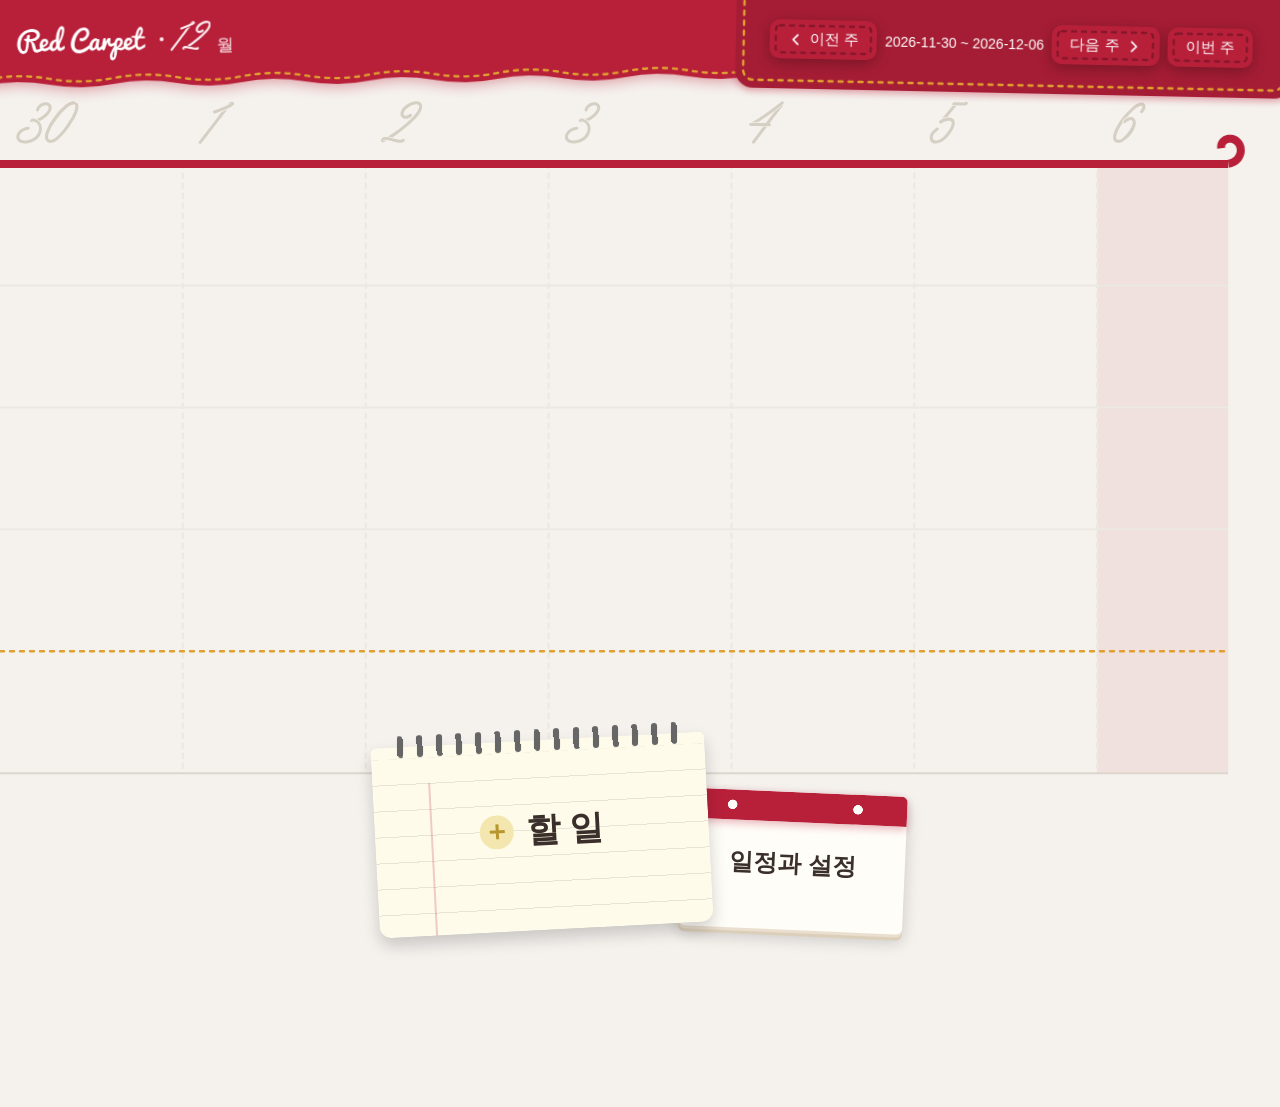
==== commit cb875ac8: "일정과 설정 팝업의 버튼에서 스티치(점선)를 뺌 — 일정 추가·깔기 방식 버튼. 입력 칸(날짜·시간·반복)의 점선은 그대로" ====
--- a/index.html
+++ b/index.html
@@ -99,7 +99,7 @@
         <div class="ev-row">
           <span class="ev-group"><label class="sbtn sbtn-field"><svg class="btn-stitch" aria-hidden="true"><rect x="0" y="0" width="100%" height="100%" rx="4"/></svg><input type="time" id="new-event-start" value="09:00"></label><span class="ev-label">~</span><label class="sbtn sbtn-field"><svg class="btn-stitch" aria-hidden="true"><rect x="0" y="0" width="100%" height="100%" rx="4"/></svg><input type="time" id="new-event-end" value="10:00"></label></span>
           <span id="new-event-load-picker"></span>
-          <button class="sbtn sbtn-accent ev-add" id="add-event-btn" type="button"><svg class="btn-stitch" aria-hidden="true"><rect x="0" y="0" width="100%" height="100%" rx="4"/></svg><span>일정 추가</span></button>
+          <button class="sbtn sbtn-accent ev-add" id="add-event-btn" type="button"><span>일정 추가</span></button>
         </div>
       </div>
     </div>
@@ -126,8 +126,8 @@
         <h3>깔기 방식</h3>
         <div class="ai-note">단계를 어느 날에 깔지 정합니다. 바꾸면 카펫이 바로 다시 깔립니다.</div>
         <div class="place-modes" id="place-mode-options">
-          <div class="place-mode-row"><button class="sbtn sbtn-sm" type="button" data-place-mode="fill" aria-pressed="false"><svg class="btn-stitch" aria-hidden="true"><rect x="0" y="0" width="100%" height="100%" rx="4"/></svg><span>채우기 우선</span></button><span class="place-mode-desc">앞날부터 안전선까지 차곡차곡 채웁니다. 빈 날은 뒤쪽에 남습니다.</span></div>
-          <div class="place-mode-row"><button class="sbtn sbtn-sm" type="button" data-place-mode="even" aria-pressed="false"><svg class="btn-stitch" aria-hidden="true"><rect x="0" y="0" width="100%" height="100%" rx="4"/></svg><span>고르게</span></button><span class="place-mode-desc">여유가 가장 큰 날에 깔아 매일 비슷하게 바쁩니다.</span></div>
+          <div class="place-mode-row"><button class="sbtn sbtn-sm" type="button" data-place-mode="fill" aria-pressed="false"><span>채우기 우선</span></button><span class="place-mode-desc">앞날부터 안전선까지 차곡차곡 채웁니다. 빈 날은 뒤쪽에 남습니다.</span></div>
+          <div class="place-mode-row"><button class="sbtn sbtn-sm" type="button" data-place-mode="even" aria-pressed="false"><span>고르게</span></button><span class="place-mode-desc">여유가 가장 큰 날에 깔아 매일 비슷하게 바쁩니다.</span></div>
         </div>
       </section>
 
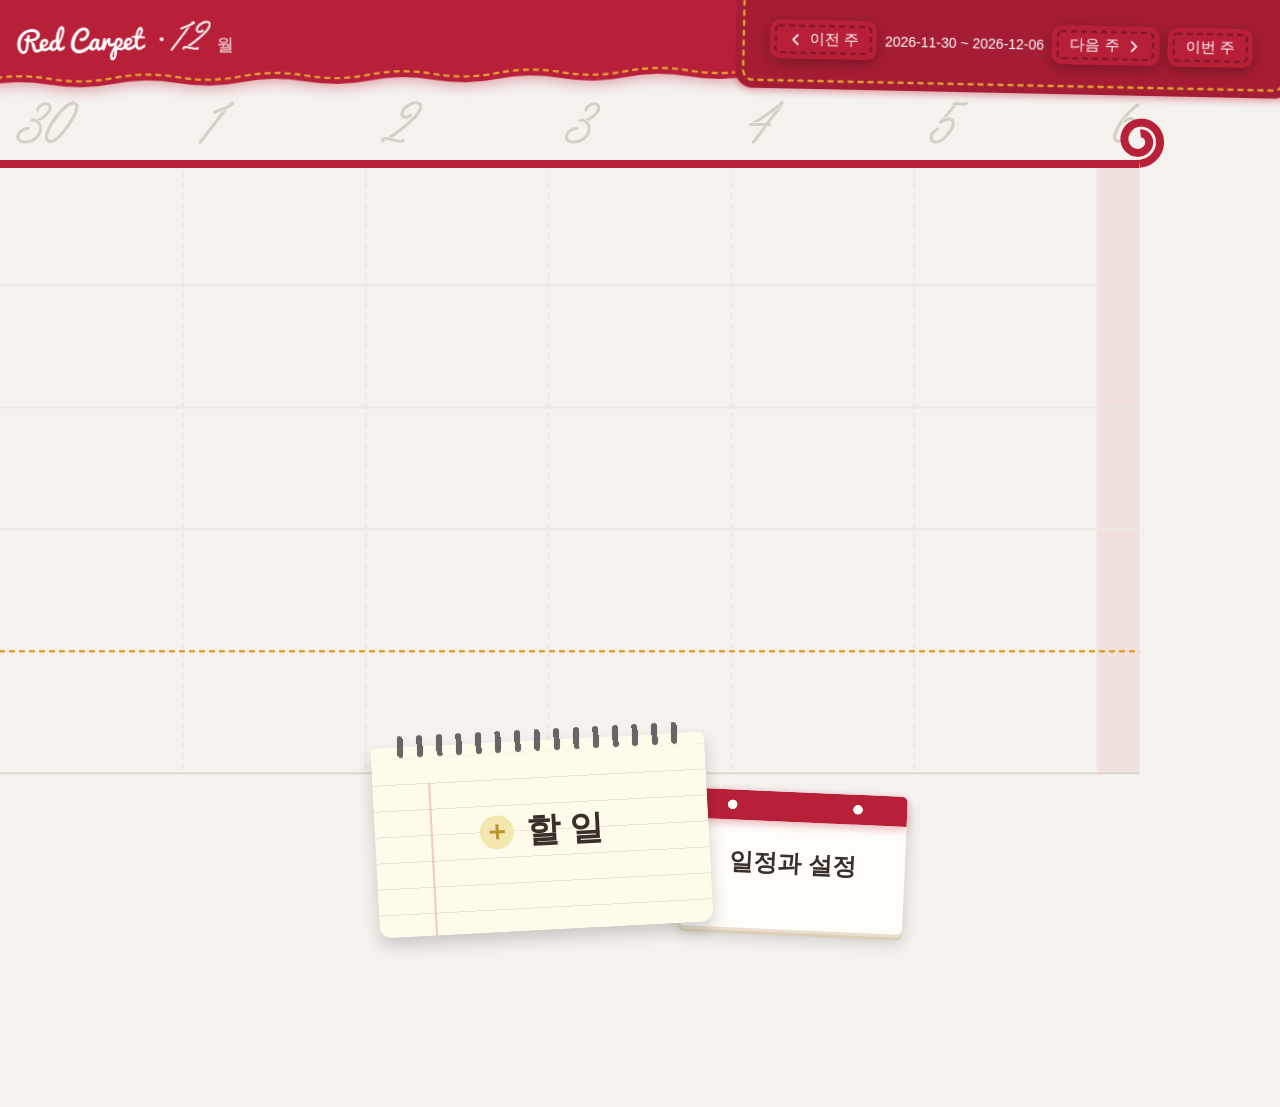
==== commit b5008797: "테스트 데모 카드에 '데이터 초기화 (예시 처음 상태로)' 추가 — 데모를 보는 동안에만 보이고, 어지럽힌 데모 데이터를 버리고 예시 처음 상태로 되돌림(내 데이터는 그대로)" ====
--- a/index.html
+++ b/index.html
@@ -160,6 +160,7 @@
         <div class="ai-note">올해 9~11월의 학부생 일정과 과제가 들어찬 예시 데이터를 봅니다. 내 데이터는 그대로 보관되고, 데모를 끄면 돌아옵니다. 데모를 보는 동안 고친 내용은 데모를 끄면 사라집니다.</div>
         <div class="pref-actions">
           <button class="sbtn sbtn-sm" id="demo-toggle-btn" type="button">데모 모드 켜기</button>
+          <button class="sbtn sbtn-sm sbtn-danger" id="demo-reset-btn" type="button" hidden>데이터 초기화 (예시 처음 상태로)</button>
         </div>
       </section>
     </div>
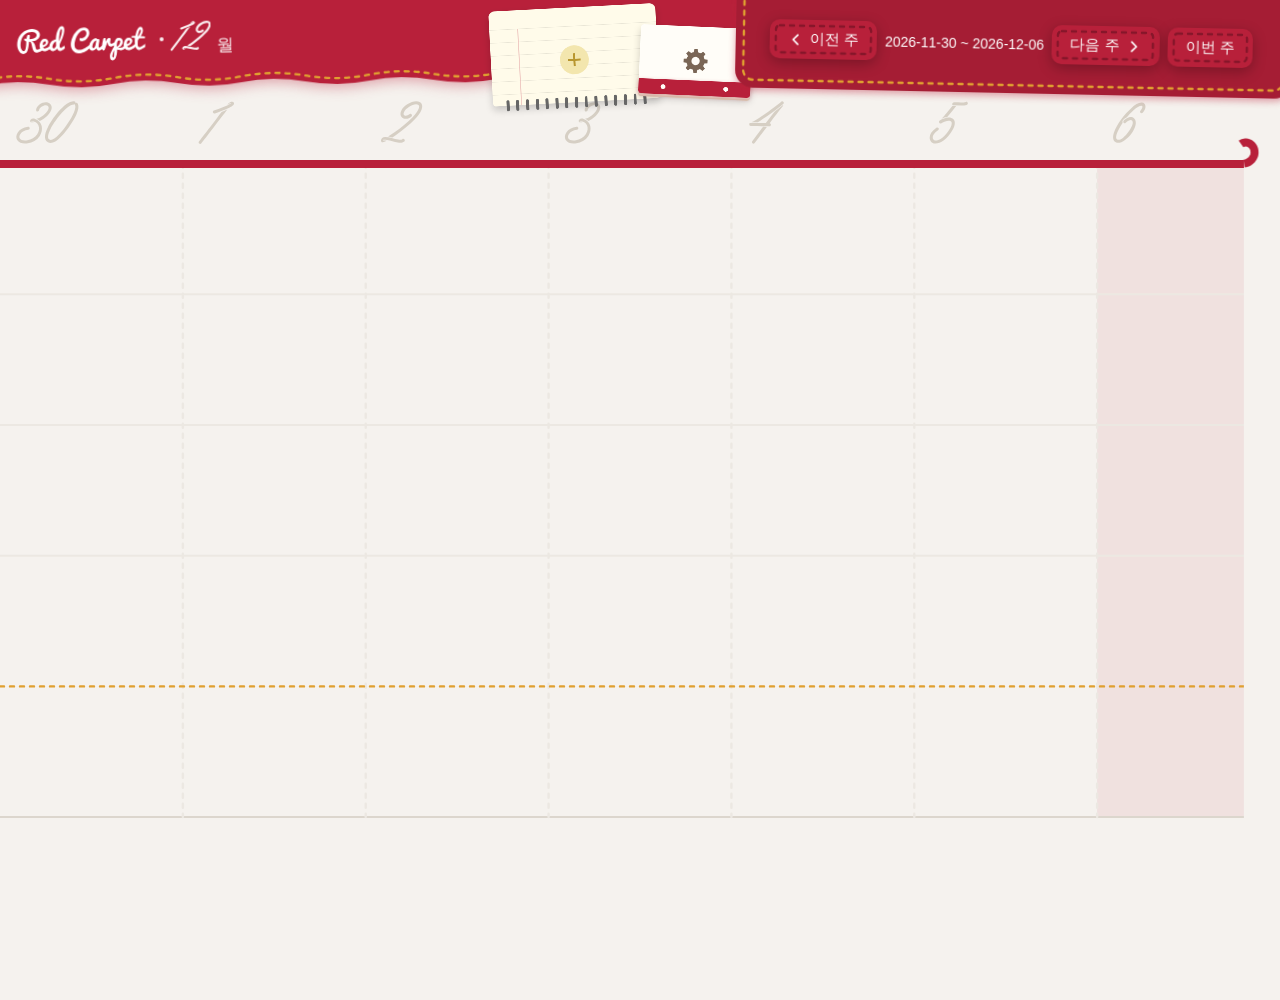
==== commit 5d7b5889: "데스크톱: 화면 아래 버튼을 헤더 날짜 컨트롤 왼쪽의 축소 아이콘(메모장+플러스, 달력+톱니)으로 바꿈 — 위아래를 뒤집어 스프링·붉은 줄이 아래, 겹침은 날짜 컨트롤 > 달력 >" ====
--- a/index.html
+++ b/index.html
@@ -28,6 +28,12 @@
   <span class="week-label" id="week-label"></span>
   <button class="wbtn" id="week-next" type="button"><svg class="btn-stitch" aria-hidden="true"><rect x="0" y="0" width="100%" height="100%" rx="4"/></svg><span>다음 주</span><svg class="chev" viewBox="0 0 24 24" aria-hidden="true"><path d="M9 5l7 7-7 7"/></svg></button>
   <button class="wbtn" id="week-today" type="button"><svg class="btn-stitch" aria-hidden="true"><rect x="0" y="0" width="100%" height="100%" rx="4"/></svg><span>이번 주</span></button>
+</div>
+
+<!-- 데스크톱: 헤더 날짜 컨트롤 왼쪽에 매달린 축소 아이콘. 마우스를 올리면 그 자리에서 현행 크기 버튼으로 펼쳐진다. 모바일 판에서는 숨고 아래 nav가 나온다 -->
+<div class="hd-icons" id="hd-icons">
+  <button data-screen="goals" class="hd-btn hd-note" type="button" aria-label="할 일"><span class="hd-glyph hd-plus" aria-hidden="true"></span><span class="hd-label">할 일</span></button>
+  <button data-screen="settings" class="hd-btn hd-cal" type="button" aria-label="일정과 설정"><svg class="hd-glyph hd-gear" viewBox="-12 -12 24 24" aria-hidden="true"><path fill-rule="evenodd"/></svg><span class="hd-label">일정과 설정</span></button>
 </div>
 
 <nav>
--- a/style.css
+++ b/style.css
@@ -6,6 +6,7 @@
    - 아직 처리하지 않은 지점: 폭 약 530px 이하에서는 날짜를 숨겨도 패치가 로고를 덮는다. */
 :root {
   --bp-patch-hide-label: 700px;  /* 이 폭 이하: 주 이동 패치의 날짜 표시를 숨긴다 */
+  --bp-mobile: 1100px;           /* 이 폭 이하: 모바일 판(헤더 아이콘이 월 표시에 닿는 폭. 화면 아래 버튼이 나온다) */
 }
 
 /* 로고·헤더 모양 값. 바꾸고 새로고침하면 바로 보인다 */
@@ -123,6 +124,16 @@
   --cal-font: 24px;
   --cal-band-shadow: 0 3px 9px rgba(var(--shadow-rgb), 0.32); /* 달력 붉은 윗줄 그림자. 붉은 기운 */
 
+  /* 헤더 아이콘(데스크톱): 날짜 컨트롤 왼쪽에 매달린 메모장·달력 축소판. 위아래를 뒤집어 스프링·붉은 줄이 아래에 온다 */
+  --hd-s: 0.5;                 /* 축소 배율. 펼치면 1(현행 크기) */
+  --hd-tuck: 18px;             /* 달력 오른쪽 끝이 날짜 컨트롤 밑으로 들어가는 폭 */
+  --hd-overlap: 28px;          /* 펼쳤을 때 달력이 메모장 위를 덮는 폭 */
+  --hd-hang: 98px;             /* 축소 상태에서 화면 위에서 아이콘 아래 끝까지의 깊이. 헤더 아랫단보다 조금 더 내려온다 */
+  --hd-ms: 220ms;              /* 펼쳐지고 접히는 시간 */
+  --hd-z: 105;                 /* 헤더(100)보다 위, 날짜 컨트롤(110)보다 아래 */
+  --hd-glyph-size: 58px;       /* 축소 상태의 + 원·톱니 크기(축소 배율 적용 전) */
+  --hd-gear-color: #7a6656;    /* 톱니 색 */
+
   /* 팝업(할 일, 일정과 설정) 모양 값 */
   --modal-dim: rgba(30, 20, 20, 0.45); /* 뒤 화면을 덮는 어두운 막 */
   --modal-blur: 6px;                   /* 뒤 화면 흐림 정도 */
@@ -227,7 +238,7 @@
   align-items: flex-end;
 }
 
-nav button, .flip-front {
+nav button, .hd-btn, .flip-front {
   position: relative;
   display: flex;               /* button은 안쪽을 세로 가운데로 맞추려 해서, 위에서부터 놓도록 flex로 바꾼다 */
   align-items: flex-start;
@@ -242,7 +253,7 @@
 }
 
 /* 할 일: 위에 스프링이 달린 메모장 */
-.dock-note {
+.dock-note, .hd-note {
   width: var(--note-w);
   height: var(--note-h);
   padding-top: calc(var(--spring-h) / 2);
@@ -271,7 +282,7 @@
     var(--note-plus-bg);
 }
 
-.dock-note::before { /* 스프링: 세로로 선 알약을 가로로 늘어놓는다 */
+.dock-note::before, .hd-note::before { /* 스프링: 세로로 선 알약을 가로로 늘어놓는다 */
   content: '';
   position: absolute;
   top: calc(var(--spring-h) / -2);
@@ -282,7 +293,7 @@
 }
 
 /* 일정과 설정: 일마다 찢는 달력 */
-.dock-cal {
+.dock-cal, .hd-cal {
   margin-left: var(--dock-gap);
   width: var(--cal-w);
   height: var(--cal-h);
@@ -294,7 +305,7 @@
   box-shadow: 0 3px 0 #eadfce, 0 6px 0 #dccfba, var(--dock-shadow); /* 아래로 겹친 종이 두 장 + 그림자 */
 }
 
-.dock-cal::before {
+.dock-cal::before, .hd-cal::before {
   content: '';
   position: absolute;
   top: 0;
@@ -334,6 +345,81 @@
 /* 호버: 기울기는 그대로 두고 위로 올라온다 */
 .dock-note:hover, .dock-note:focus-visible { transform: translateY(calc(var(--dock-hover-lift) * -1)) rotate(var(--note-tilt)); }
 .dock-cal:hover, .dock-cal:focus-visible { transform: translateY(calc(var(--dock-hover-lift) * -1)) rotate(var(--cal-tilt)); }
+
+/* ---- 헤더 아이콘(데스크톱) ----
+   컨테이너 오른쪽 끝(--hd-right는 JS가 날짜 컨트롤 왼쪽 끝에 맞춘다)에 달력이 붙고, 메모장은 그 왼쪽에서 달력 밑으로 겹친다(위에서부터: 날짜 컨트롤 > 달력 > 메모장).
+   두 버튼은 늘 현행 크기이고 transform(translate·scale)만 줄여 축소 상태를 만든다. 호버하면 현행 크기로 펼쳐지고 글자가 나타난다 */
+.hd-icons { display: none; }
+.hd-icons {
+  position: fixed;
+  top: 0;
+  right: var(--hd-right, 560px);
+  width: 0;
+  height: 0;
+  z-index: var(--hd-z);
+}
+.hd-btn {
+  position: absolute;
+  top: var(--dock-bottom);          /* 현행과 같은 크기의 위쪽이 화면 밖으로 잘린다(위아래를 뒤집은 모양) */
+  transform-origin: 100% 0;
+  transition: translate var(--hd-ms) ease-out, scale var(--hd-ms) ease-out;
+  will-change: translate, scale;
+}
+.hd-note {
+  right: calc(var(--cal-w) - var(--hd-overlap));
+  z-index: 1;
+  transform: none;
+  rotate: var(--note-tilt);
+  translate: calc((1 - var(--hd-s)) * (var(--cal-w) - var(--hd-overlap))) calc(var(--hd-hang) - var(--dock-bottom) - var(--note-h) * var(--hd-s));
+  scale: var(--hd-s);
+  padding: calc(var(--dock-bottom) * -1) 0 calc(var(--spring-h) / 2);
+  align-items: stretch;
+  border-radius: 12px 12px 6px 6px;
+}
+.hd-cal {
+  right: 0;
+  z-index: 2;
+  margin-left: 0;
+  transform: none;
+  rotate: var(--cal-tilt);
+  translate: 0 calc(var(--hd-hang) - var(--dock-bottom) - var(--cal-h) * var(--hd-s));
+  scale: var(--hd-s);
+  padding: calc(var(--dock-bottom) * -1) 0 var(--cal-band-h);
+  align-items: stretch;
+}
+.hd-note::before { top: auto; bottom: calc(var(--spring-h) / -2); }                       /* 스프링은 아래 */
+.hd-cal::before { top: auto; bottom: 0; border-radius: 0 0 6px 6px; }                      /* 붉은 줄도 아래 */
+.hd-icons:hover .hd-btn, .hd-icons:focus-within .hd-btn { translate: 0 0; scale: 1; }       /* 호버: 현행 크기로 */
+.hd-label { position: relative; flex: 1; display: flex; align-items: center; justify-content: center; opacity: 0; transition: opacity var(--hd-ms) ease-out; }
+.hd-note .hd-label::after { /* 글자 왼쪽 + 표시(현행과 같다) */
+  content: ''; flex: none; width: var(--note-plus-size); height: var(--note-plus-size); order: -1; margin-right: 12px; border-radius: 50%;
+  background:
+    linear-gradient(var(--note-plus-fg), var(--note-plus-fg)) center / 44% 3px no-repeat,
+    linear-gradient(var(--note-plus-fg), var(--note-plus-fg)) center / 3px 44% no-repeat,
+    var(--note-plus-bg);
+}
+.hd-note .hd-label { font-size: var(--note-font); }
+.hd-cal .hd-label { font-size: var(--cal-font); }
+.hd-glyph { position: absolute; left: 50%; top: 50%; width: var(--hd-glyph-size); height: var(--hd-glyph-size); margin: calc(var(--hd-glyph-size) / -2) 0 0 calc(var(--hd-glyph-size) / -2); opacity: 1; transition: opacity var(--hd-ms) ease-out; pointer-events: none; }
+.hd-note .hd-glyph { top: calc((var(--note-h) - var(--spring-h) / 2 + var(--dock-bottom) * -1) / 2); }
+.hd-cal .hd-glyph { top: calc((var(--cal-h) - var(--cal-band-h) + var(--dock-bottom) * -1) / 2); }
+.hd-plus { border-radius: 50%; background:
+    linear-gradient(var(--note-plus-fg), var(--note-plus-fg)) center / 44% 4px no-repeat,
+    linear-gradient(var(--note-plus-fg), var(--note-plus-fg)) center / 4px 44% no-repeat,
+    var(--note-plus-bg); }
+.hd-gear { fill: var(--hd-gear-color); }
+.hd-icons:hover .hd-glyph, .hd-icons:focus-within .hd-glyph { opacity: 0; }                 /* 펼치면 아이콘이 사라지고 */
+.hd-icons:hover .hd-label, .hd-icons:focus-within .hd-label { opacity: 1; }                 /* 글자가 나타난다 */
+.hd-btn:focus-visible { outline: none; }
+/* 팝업으로 바뀌는 동안의 복제본은 늘 펼친 모양이다(컨테이너 밖이라 호버 규칙이 안 걸리므로 직접 준다) */
+.flip-front.hd-btn { right: auto; translate: none; scale: none; rotate: none; transition: none; }
+.flip-front.hd-btn .hd-label { opacity: 1; }
+.flip-front.hd-btn .hd-glyph { opacity: 0; }
+
+@media (min-width: 1101px) { /* --bp-mobile */
+  .hd-icons { display: block; }
+  nav { display: none; }
+}
 
 .logo-link {
   border: none;
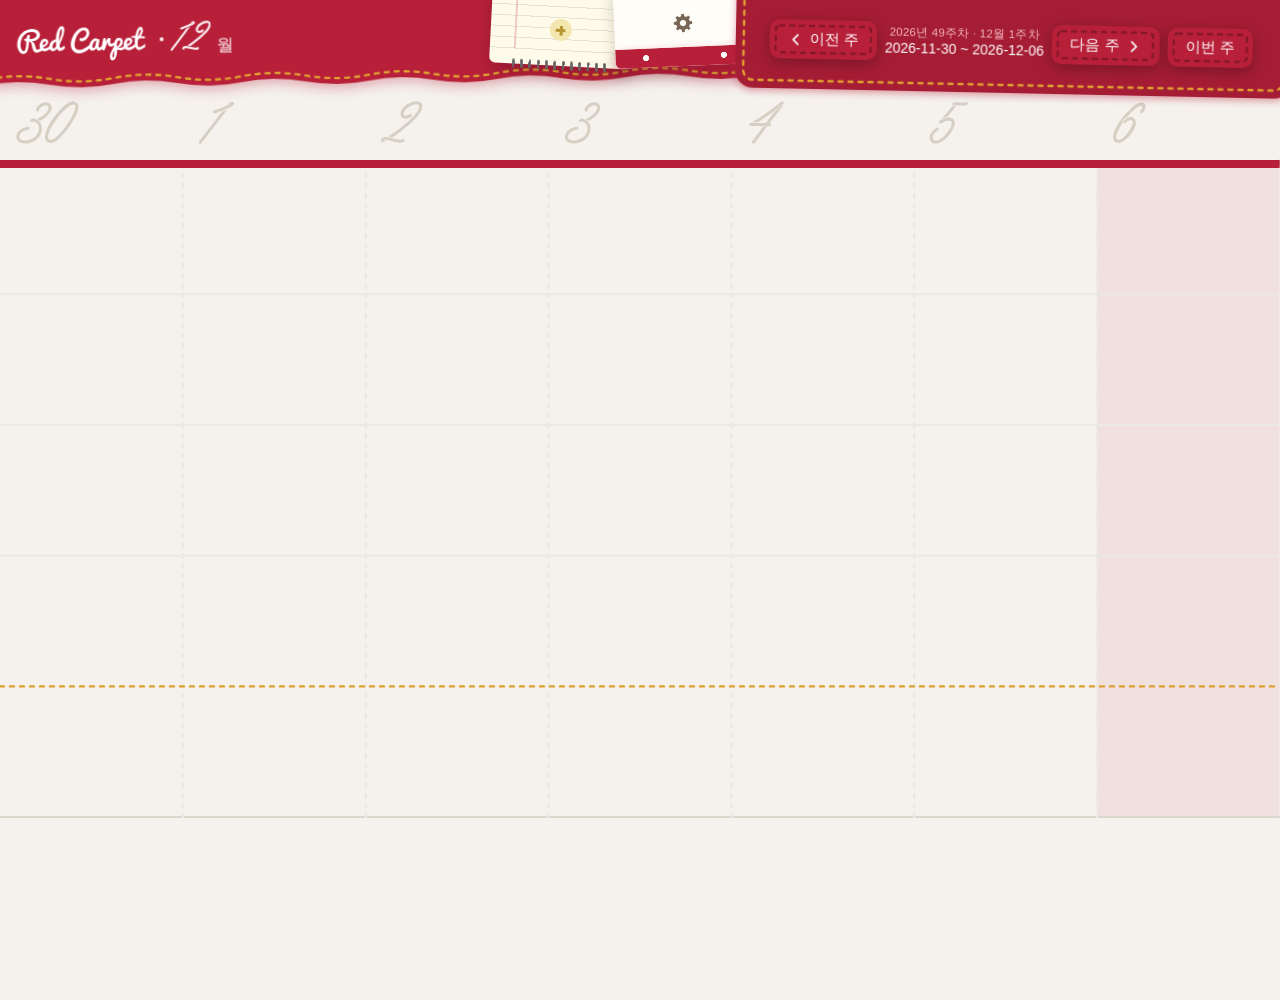
==== commit 0329884b: "반응형: 데스크톱은 헤더 날짜 컨트롤 왼쪽의 작은 아이콘 버튼(글자 없이 + 와 톱니, 아래 버튼을 줄여 위아래를 뒤집은 모양: 스프링·붉은 줄·줄무늬·달력 두께가 아래/뒤집힘, " ====
--- a/index.html
+++ b/index.html
@@ -24,16 +24,17 @@
 
 <div class="week-patch">
   <svg class="patch-stitch" aria-hidden="true"><rect x="0" y="0" width="100%" height="100%" rx="10"/></svg>
-  <button class="wbtn" id="week-prev" type="button"><svg class="btn-stitch" aria-hidden="true"><rect x="0" y="0" width="100%" height="100%" rx="4"/></svg><svg class="chev" viewBox="0 0 24 24" aria-hidden="true"><path d="M15 5L8 12l7 7"/></svg><span>이전 주</span></button>
-  <span class="week-label" id="week-label"></span>
-  <button class="wbtn" id="week-next" type="button"><svg class="btn-stitch" aria-hidden="true"><rect x="0" y="0" width="100%" height="100%" rx="4"/></svg><span>다음 주</span><svg class="chev" viewBox="0 0 24 24" aria-hidden="true"><path d="M9 5l7 7-7 7"/></svg></button>
+  <button class="wbtn" id="week-prev" type="button" aria-label="이전 주"><svg class="btn-stitch" aria-hidden="true"><rect x="0" y="0" width="100%" height="100%" rx="4"/></svg><svg class="chev" viewBox="0 0 24 24" aria-hidden="true"><path d="M15 5L8 12l7 7"/></svg><span>이전 주</span></button>
+  <span class="week-label" id="week-label"><span class="week-no" id="week-no"></span><span class="week-range" id="week-range"></span></span>
+  <button class="wbtn" id="week-next" type="button" aria-label="다음 주"><svg class="btn-stitch" aria-hidden="true"><rect x="0" y="0" width="100%" height="100%" rx="4"/></svg><span>다음 주</span><svg class="chev" viewBox="0 0 24 24" aria-hidden="true"><path d="M9 5l7 7-7 7"/></svg></button>
   <button class="wbtn" id="week-today" type="button"><svg class="btn-stitch" aria-hidden="true"><rect x="0" y="0" width="100%" height="100%" rx="4"/></svg><span>이번 주</span></button>
 </div>
 
-<!-- 데스크톱: 헤더 날짜 컨트롤 왼쪽에 매달린 축소 아이콘. 마우스를 올리면 그 자리에서 현행 크기 버튼으로 펼쳐진다. 모바일 판에서는 숨고 아래 nav가 나온다 -->
+<!-- 데스크톱: 헤더 날짜 컨트롤 왼쪽에 매달린 버튼(아래 버튼을 줄여 위아래를 뒤집은 것). 모바일 판에서는 숨고 아래 nav가 나온다 -->
+<div id="hd-flip-layer" aria-hidden="true"></div>
 <div class="hd-icons" id="hd-icons">
-  <button data-screen="goals" class="hd-btn hd-note" type="button" aria-label="할 일"><span class="hd-glyph hd-plus" aria-hidden="true"></span><span class="hd-label">할 일</span></button>
-  <button data-screen="settings" class="hd-btn hd-cal" type="button" aria-label="일정과 설정"><svg class="hd-glyph hd-gear" viewBox="-12 -12 24 24" aria-hidden="true"><path fill-rule="evenodd"/></svg><span class="hd-label">일정과 설정</span></button>
+  <button data-screen="goals" class="hd-btn hd-note" type="button" aria-label="할 일"><span></span></button>
+  <button data-screen="settings" class="hd-btn hd-cal" type="button" aria-label="일정과 설정"><span><svg class="hd-gear" viewBox="-12 -12 24 24" aria-hidden="true"><path fill-rule="evenodd"/></svg></span></button>
 </div>
 
 <nav>
--- a/style.css
+++ b/style.css
@@ -3,10 +3,14 @@
    - CSS는 media query 안에 변수를 쓸 수 없어서 값은 아래 @media에 같은 숫자로 적는다. 이름(--bp-...)은 주석과 JS(getComputedStyle로 읽기)에서 같은 기준을 가리키려는 용도다.
    - 이름은 --bp-<무엇이 바뀌는지>, 값은 "이 폭 이하"(max-width)일 때 적용한다.
    - 아래 값은 로고(오른쪽 끝 약 146px) 사이에 24px 여유를 두고, 패치가 로고를 덮기 시작하는 폭에서 잰 값이다(1400px 화면에서 패치 폭 533px, 날짜 숨기면 373px).
-   - 아직 처리하지 않은 지점: 폭 약 530px 이하에서는 날짜를 숨겨도 패치가 로고를 덮는다. */
+   - 폭 약 560px 이하에서는 날짜를 숨겨도 패치가 로고를 덮으므로, 월 표시를 숨기고 패치를 압축한다(--bp-compact). */
 :root {
   --bp-patch-hide-label: 700px;  /* 이 폭 이하: 주 이동 패치의 날짜 표시를 숨긴다 */
-  --bp-mobile: 1100px;           /* 이 폭 이하: 모바일 판(헤더 아이콘이 월 표시에 닿는 폭. 화면 아래 버튼이 나온다) */
+  --bp-mobile: 1024px;           /* 이 폭 이하: 모바일 판. 헤더 아이콘(왼쪽 끝 = 화면 폭 − 766px)이 월 표시("12월" 오른쪽 끝 234px)에 24px 여유를 두고 닿는 폭이다. 화면 아래 버튼이 나오고, 한 주가 가로 스크롤이 된다 */
+  --bp-compact: 560px;           /* 이 폭 이하: 월 표시를 숨기고 주 이동 패치를 압축한다(이전·다음 버튼은 화살표만). 패치(폭 약 200px)가 로고(오른쪽 끝 약 170px)에 닿지 않는 한계 */
+  --bp-dock-small: 600px;        /* 이 폭 이하: 화면 아래 버튼(메모장·달력)을 0.72배로 줄인다. 합친 폭이 화면을 넘기 시작하는 폭 */
+  --bp-dock-tiny: 400px;         /* 이 폭 이하: 화면 아래 버튼을 0.58배로 줄인다 */
+  --m-col-w: 300px;              /* 모바일 판의 하루 칸 폭. 고정이라 화면에는 하루와 다음 날 일부가 보인다. 이 값을 바꾸면 박스·눈금·막대가 같이 따라온다 */
 }
 
 /* 로고·헤더 모양 값. 바꾸고 새로고침하면 바로 보인다 */
@@ -47,6 +51,7 @@
   --stitch-gap: 6;             /* 점 사이 간격. 둥근 끝이 두께만큼 먹으므로 눈에 보이는 틈은 간격 − 두께 */
   --stitch-width: 2.4;         /* 털실 두께 */
   --hint-color: var(--stitch-color); /* 설명 문구 색: 스티치 주황 */
+  --week-no-color: #f2b3bd;    /* 헤더 날짜 컨트롤의 주차 글자 색: 붉은 기운이 든 흐린 분홍 */
   --shadow-rgb: 184, 32, 58;   /* 그림자 색(붉은 기운) */
   --shadow-alpha: 0.4;         /* 그림자 진하기 */
   --shadow-y: 3px;             /* 그림자가 아래로 내려오는 거리 */
@@ -125,14 +130,14 @@
   --cal-band-shadow: 0 3px 9px rgba(var(--shadow-rgb), 0.32); /* 달력 붉은 윗줄 그림자. 붉은 기운 */
 
   /* 헤더 아이콘(데스크톱): 날짜 컨트롤 왼쪽에 매달린 메모장·달력 축소판. 위아래를 뒤집어 스프링·붉은 줄이 아래에 온다 */
-  --hd-s: 0.5;                 /* 축소 배율. 펼치면 1(현행 크기) */
+  --hd-note-scale: 0.42;       /* 헤더 메모장: 원래 버튼을 이 배율로 줄여 쓴다 */
+  --hd-cal-scale: 0.62;        /* 헤더 달력: 같은 방식. 두 버튼의 크기가 비슷해 보이도록 메모장보다 크게 둔다(달력 원본이 더 작다) */
+  --hd-rest: 66px;             /* 평소 두 버튼의 아래 끝이 화면 위에서 내려오는 깊이. 헤더 아랫단(약 80px)보다 위라 헤더 아랫단이 조금 비친다 */
+  --hd-lift: 8px;              /* 호버하면 아래로 미끄러져 내려오는 거리. 위쪽 끝이 보이지 않게, 줄여 놓은 버튼 높이에서 --hd-rest를 뺀 잘린 길이보다 작게 둔다 */
+  --hd-icon: 22px;             /* 버튼 가운데 + 원·톱니 크기 */
+  --hd-gear-color: #7a6656;    /* 톱니 색 */
   --hd-tuck: 18px;             /* 달력 오른쪽 끝이 날짜 컨트롤 밑으로 들어가는 폭 */
-  --hd-overlap: 28px;          /* 펼쳤을 때 달력이 메모장 위를 덮는 폭 */
-  --hd-hang: 98px;             /* 축소 상태에서 화면 위에서 아이콘 아래 끝까지의 깊이. 헤더 아랫단보다 조금 더 내려온다 */
-  --hd-ms: 220ms;              /* 펼쳐지고 접히는 시간 */
   --hd-z: 105;                 /* 헤더(100)보다 위, 날짜 컨트롤(110)보다 아래 */
-  --hd-glyph-size: 58px;       /* 축소 상태의 + 원·톱니 크기(축소 배율 적용 전) */
-  --hd-gear-color: #7a6656;    /* 톱니 색 */
 
   /* 팝업(할 일, 일정과 설정) 모양 값 */
   --modal-dim: rgba(30, 20, 20, 0.45); /* 뒤 화면을 덮는 어두운 막 */
@@ -268,7 +273,7 @@
   z-index: 1; /* 달력 위로 포갠다 */
 }
 
-.dock-note span::after { /* 글자 왼쪽 + 표시: 할 일을 더할 수 있다는 안내 */
+.dock-note span::after, .hd-note span::after { /* 글자 왼쪽 + 표시: 할 일을 더할 수 있다는 안내 */
   content: '';
   flex: none;
   width: var(--note-plus-size);
@@ -321,7 +326,7 @@
 }
 
 
-.dock-note span, .dock-cal span {
+.dock-note span, .dock-cal span, .hd-btn span {
   position: relative; /* 장식 위에 글자가 오게 */
   display: flex;
   align-items: center;
@@ -347,78 +352,113 @@
 .dock-cal:hover, .dock-cal:focus-visible { transform: translateY(calc(var(--dock-hover-lift) * -1)) rotate(var(--cal-tilt)); }
 
 /* ---- 헤더 아이콘(데스크톱) ----
-   컨테이너 오른쪽 끝(--hd-right는 JS가 날짜 컨트롤 왼쪽 끝에 맞춘다)에 달력이 붙고, 메모장은 그 왼쪽에서 달력 밑으로 겹친다(위에서부터: 날짜 컨트롤 > 달력 > 메모장).
-   두 버튼은 늘 현행 크기이고 transform(translate·scale)만 줄여 축소 상태를 만든다. 호버하면 현행 크기로 펼쳐지고 글자가 나타난다 */
+   화면 아래 버튼(메모장·달력)을 줄여 헤더 날짜 컨트롤 왼쪽에 매단다. 뒤집힌 글자는 말이 안 되므로 글자 없이 아이콘(+, 톱니)만 둔다.
+   위아래를 뒤집은 모양이다: 위쪽 끝이 화면 밖으로 잘리고(원래는 아래쪽이 잘렸다), 스프링·붉은 줄은 아래에 오고, 메모지의 줄무늬와 달력의 '다음 장' 두께도 뒤집는다.
+   기울기는 원래와 반대 방향. 겹침은 날짜 컨트롤 > 달력 > 메모장. 호버·포커스하면 원래처럼 미끄러져 내려오고, 그 상태에서 팝업이 열리고 닫힌다.
+   크기 값은 버튼 자신(.hd-btn)에 걸어 둔다: 팝업 연출의 복제본(컨테이너 밖에 붙는다)도 같은 크기와 글자를 쓰게 하려는 것이다 */
 .hd-icons { display: none; }
 .hd-icons {
   position: fixed;
   top: 0;
-  right: var(--hd-right, 560px);
+  right: var(--hd-right, 560px);   /* 달력 오른쪽 끝. JS가 날짜 컨트롤 왼쪽 끝(+ --hd-tuck)에 맞춘다 */
   width: 0;
   height: 0;
   z-index: var(--hd-z);
 }
 .hd-btn {
-  position: absolute;
-  top: var(--dock-bottom);          /* 현행과 같은 크기의 위쪽이 화면 밖으로 잘린다(위아래를 뒤집은 모양) */
-  transform-origin: 100% 0;
-  transition: translate var(--hd-ms) ease-out, scale var(--hd-ms) ease-out;
-  will-change: translate, scale;
-}
+  --note-w: calc(334px * var(--hd-s)); --note-h: calc(190px * var(--hd-s)); --note-font: calc(34px * var(--hd-s));
+  --note-plus-size: var(--hd-icon); --note-margin-x: calc(56px * var(--hd-s));
+  --note-line-gap: calc(26px * var(--hd-s)); --note-line-top: calc(12px * var(--hd-s));
+  --spring-h: calc(22px * var(--hd-s)); --spring-pitch: calc(20px * var(--hd-s));
+  --cal-w: calc(224px * var(--hd-s)); --cal-h: calc(138px * var(--hd-s)); --cal-font: calc(24px * var(--hd-s)); --cal-band-h: calc(30px * var(--hd-s));
+  --note-tilt: 3deg;                                /* 원래(-3deg)와 반대 방향 */
+  --cal-tilt: -2.5deg;                              /* 원래(2.5deg)와 반대 방향 */
+  --dock-hover-lift: var(--hd-lift);
+  position: absolute;
+  align-items: stretch;
+}
+.hd-btn span { flex: 1; z-index: 1; }
 .hd-note {
-  right: calc(var(--cal-w) - var(--hd-overlap));
+  --hd-s: var(--hd-note-scale);
+  top: calc(var(--hd-rest) - var(--note-h));          /* 아래 끝이 --hd-rest에 오고, 위쪽은 화면 밖으로 잘린다 */
+  right: calc((224px - 28px) * var(--hd-cal-scale)); /* 달력 폭(224px × 달력 배율)에서 달력 밑으로 들어가는 28px(× 달력 배율)를 뺀 자리. 이 버튼의 --cal-w는 메모장 배율이라 쓰지 않는다 */
   z-index: 1;
-  transform: none;
-  rotate: var(--note-tilt);
-  translate: calc((1 - var(--hd-s)) * (var(--cal-w) - var(--hd-overlap))) calc(var(--hd-hang) - var(--dock-bottom) - var(--note-h) * var(--hd-s));
-  scale: var(--hd-s);
-  padding: calc(var(--dock-bottom) * -1) 0 calc(var(--spring-h) / 2);
-  align-items: stretch;
+  padding: calc(var(--note-h) - var(--hd-rest)) 0 calc(var(--spring-h) / 2); /* 잘려 나간 만큼 위를 비워 아이콘이 보이는 부분의 가운데에 오게 한다 */
   border-radius: 12px 12px 6px 6px;
-}
+  background: var(--note-paper);                        /* 줄무늬는 ::after에서 뒤집어 그린다 */
+}
+.hd-note::after { /* 코넬식 줄무늬: 위아래를 뒤집는다(글자는 뒤집지 않도록 별도 층) */
+  content: '';
+  position: absolute;
+  inset: 0;
+  z-index: 0;
+  border-radius: inherit;
+  pointer-events: none;
+  transform: scaleY(-1);
+  background:
+    linear-gradient(var(--note-margin-color), var(--note-margin-color)) var(--note-margin-x) calc(var(--note-line-top) + var(--note-line-gap) - 1px) / 2px 100% no-repeat,
+    repeating-linear-gradient(to bottom, transparent 0 calc(var(--note-line-gap) - 1px), var(--note-line-color) calc(var(--note-line-gap) - 1px) var(--note-line-gap)) 0 var(--note-line-top) / 100% 100% no-repeat;
+}
+.hd-note::before { top: auto; bottom: calc(var(--spring-h) / -2); }                 /* 스프링은 아래 */
+.hd-note span::after { margin-right: 0; }                                              /* 글자 없이 + 원만: 가운데 */
+.hd-gear { width: var(--hd-icon); height: var(--hd-icon); fill: var(--hd-gear-color); }
 .hd-cal {
+  --hd-s: var(--hd-cal-scale);
+  top: calc(var(--hd-rest) - var(--cal-h));
   right: 0;
   z-index: 2;
   margin-left: 0;
-  transform: none;
-  rotate: var(--cal-tilt);
-  translate: 0 calc(var(--hd-hang) - var(--dock-bottom) - var(--cal-h) * var(--hd-s));
-  scale: var(--hd-s);
-  padding: calc(var(--dock-bottom) * -1) 0 var(--cal-band-h);
-  align-items: stretch;
-}
-.hd-note::before { top: auto; bottom: calc(var(--spring-h) / -2); }                       /* 스프링은 아래 */
-.hd-cal::before { top: auto; bottom: 0; border-radius: 0 0 6px 6px; }                      /* 붉은 줄도 아래 */
-.hd-icons:hover .hd-btn, .hd-icons:focus-within .hd-btn { translate: 0 0; scale: 1; }       /* 호버: 현행 크기로 */
-.hd-label { position: relative; flex: 1; display: flex; align-items: center; justify-content: center; opacity: 0; transition: opacity var(--hd-ms) ease-out; }
-.hd-note .hd-label::after { /* 글자 왼쪽 + 표시(현행과 같다) */
-  content: ''; flex: none; width: var(--note-plus-size); height: var(--note-plus-size); order: -1; margin-right: 12px; border-radius: 50%;
-  background:
-    linear-gradient(var(--note-plus-fg), var(--note-plus-fg)) center / 44% 3px no-repeat,
-    linear-gradient(var(--note-plus-fg), var(--note-plus-fg)) center / 3px 44% no-repeat,
-    var(--note-plus-bg);
-}
-.hd-note .hd-label { font-size: var(--note-font); }
-.hd-cal .hd-label { font-size: var(--cal-font); }
-.hd-glyph { position: absolute; left: 50%; top: 50%; width: var(--hd-glyph-size); height: var(--hd-glyph-size); margin: calc(var(--hd-glyph-size) / -2) 0 0 calc(var(--hd-glyph-size) / -2); opacity: 1; transition: opacity var(--hd-ms) ease-out; pointer-events: none; }
-.hd-note .hd-glyph { top: calc((var(--note-h) - var(--spring-h) / 2 + var(--dock-bottom) * -1) / 2); }
-.hd-cal .hd-glyph { top: calc((var(--cal-h) - var(--cal-band-h) + var(--dock-bottom) * -1) / 2); }
-.hd-plus { border-radius: 50%; background:
-    linear-gradient(var(--note-plus-fg), var(--note-plus-fg)) center / 44% 4px no-repeat,
-    linear-gradient(var(--note-plus-fg), var(--note-plus-fg)) center / 4px 44% no-repeat,
-    var(--note-plus-bg); }
-.hd-gear { fill: var(--hd-gear-color); }
-.hd-icons:hover .hd-glyph, .hd-icons:focus-within .hd-glyph { opacity: 0; }                 /* 펼치면 아이콘이 사라지고 */
-.hd-icons:hover .hd-label, .hd-icons:focus-within .hd-label { opacity: 1; }                 /* 글자가 나타난다 */
+  padding: calc(var(--cal-h) - var(--hd-rest)) 0 var(--cal-band-h);
+  box-shadow: 0 -3px 0 #eadfce, 0 -6px 0 #dccfba, var(--dock-shadow); /* 겹친 종이 두 장의 두께가 위쪽(붉은 줄의 반대편)에 온다 */
+}
+.hd-cal::before { top: auto; bottom: 0; border-radius: 0 0 6px 6px; }                /* 붉은 줄도 아래 */
+.hd-note:hover, .hd-note:focus-visible { transform: translateY(var(--dock-hover-lift)) rotate(var(--note-tilt)); }   /* 호버: 아래로 미끄러져 내려온다 */
+.hd-cal:hover, .hd-cal:focus-visible { transform: translateY(var(--dock-hover-lift)) rotate(var(--cal-tilt)); }
 .hd-btn:focus-visible { outline: none; }
-/* 팝업으로 바뀌는 동안의 복제본은 늘 펼친 모양이다(컨테이너 밖이라 호버 규칙이 안 걸리므로 직접 준다) */
-.flip-front.hd-btn { right: auto; translate: none; scale: none; rotate: none; transition: none; }
-.flip-front.hd-btn .hd-label { opacity: 1; }
-.flip-front.hd-btn .hd-glyph { opacity: 0; }
-
-@media (min-width: 1101px) { /* --bp-mobile */
+.flip-front.hd-btn { right: auto; top: auto; transform: none; } /* 팝업으로 바뀌는 동안의 복제본: 위치와 기울기는 JS가 준다 */
+/* 복제본이 사는 층: 원래 아이콘과 같은 층 순서(헤더 위, 날짜 컨트롤 아래)에 둔다. DOM에서 .hd-icons보다 앞이라 달력 원본이 메모장 복제본 위에 그려진다 */
+#hd-flip-layer { position: fixed; inset: 0; z-index: var(--hd-z); pointer-events: none; }
+
+@media (min-width: 1025px) { /* --bp-mobile 위: 데스크톱 판 */
   .hd-icons { display: block; }
   nav { display: none; }
+}
+
+/* ---- 모바일 판(--bp-mobile 이하) ----
+   한 주(칸 7개 × --m-col-w)가 가로로 스크롤된다. 스크롤 틀은 #carpet이고, 주 이동은 헤더의 버튼으로만 한다(옆으로 밀어 넘기기는 없다) */
+@media (max-width: 560px) { /* --bp-compact */
+  header .header-month { display: none; }
+  .week-patch { --patch-pad: 18px; gap: 6px; }
+  .week-patch .wbtn { --wbtn-pad: 8px 12px; }
+  .week-patch #week-prev > span, .week-patch #week-next > span { display: none; } /* 이전·다음은 화살표만 */
+}
+@media (max-width: 600px) { /* --bp-dock-small: 화면 아래 버튼 0.72배 */
+  :root {
+    --dock-bottom: -22px; --dock-gap: -20px; --spring-h: 16px; --spring-pitch: 14px;
+    --note-w: 240px; --note-h: 137px; --note-font: 25px; --note-plus-size: 26px; --note-margin-x: 40px; --note-line-gap: 19px;
+    --cal-w: 161px; --cal-h: 99px; --cal-font: 17px; --cal-band-h: 22px;
+  }
+}
+@media (max-width: 400px) { /* --bp-dock-tiny: 0.58배 */
+  :root {
+    --dock-bottom: -18px; --dock-gap: -16px; --spring-h: 13px; --spring-pitch: 11px;
+    --note-w: 194px; --note-h: 110px; --note-font: 20px; --note-plus-size: 21px; --note-margin-x: 32px; --note-line-gap: 15px;
+    --cal-w: 130px; --cal-h: 80px; --cal-font: 14px; --cal-band-h: 18px;
+  }
+}
+@media (max-width: 600px) { /* --bp-dock-small: 팝업을 좁은 화면에 맞춘다. 오른쪽에는 견출지 탭이 튀어나오는 자리를 남긴다 */
+  :root { --modal-gap: 16px; }
+  body .modal-backdrop { padding-right: calc(var(--tab-w-active) + 16px); } /* body를 붙여 뒤에 나오는 기본 규칙보다 앞선다 */
+  body .modal-backdrop::before { left: 16px; width: calc(100% - var(--tab-w-active) - 32px); transform: none; }
+  .goal-header { flex-wrap: wrap; row-gap: 8px; } /* 목록 카드: 제목 줄 아래에 버튼 줄 */
+  .goal-header-info { flex: 1 1 100%; flex-wrap: wrap; gap: 4px 10px; }
+  .goal-title { flex: 1 1 100%; word-break: keep-all; overflow-wrap: anywhere; }
+  .goal-actions { margin-left: auto; }
+}
+@media (max-width: 1024px) { /* --bp-mobile */
+  #carpet { margin: 0 -16px; overflow-x: auto; overflow-y: clip; scrollbar-width: none; overscroll-behavior-x: contain; }
+  #carpet::-webkit-scrollbar { display: none; }
+  .cn-pages { margin: 0; width: calc(var(--m-col-w) * 7); overflow-x: visible; touch-action: auto; }
 }
 
 .logo-link {
@@ -1067,11 +1107,15 @@
 .week-patch > :not(.patch-stitch) { position: relative; } /* 점선 위에 버튼이 오게 */
 
 .week-label {
-  font-size: 14px;
-  color: #444;
+  display: flex;
+  flex-direction: column;
+  align-items: center;
+  gap: 1px;
   min-width: 150px;
   text-align: center;
 }
+.week-no { font-size: 11.5px; color: var(--week-no-color); letter-spacing: 0.02em; line-height: 1.25; }
+.week-range { font-size: 14px; color: #fff; line-height: 1.25; }
 
 /* 헤더의 월 표시: "Red Carpet ∙ 12월" */
 .header-month { display: flex; align-items: baseline; gap: 6px; color: var(--header-month-color); }
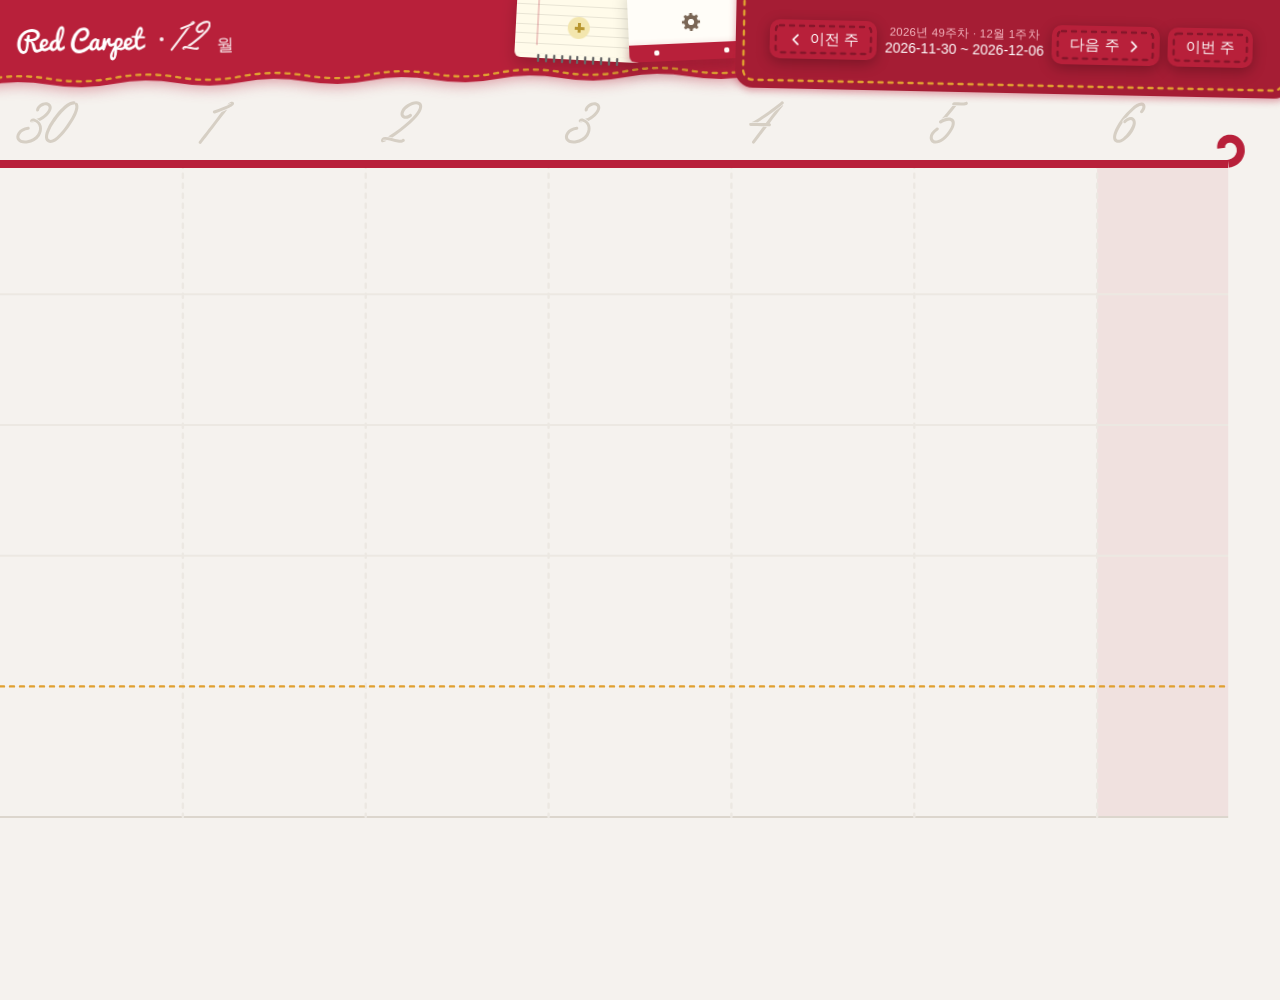
==== commit 9840ab83: "헤더 아이콘을 조금 더 줄이고(메모장 0.38·달력 0.56, +·톱니 크기는 그대로, 아래 끝 깊이 60px), 팝업 복제본 층을 버튼별로 바꿈 — 컨테이너를 display: c" ====
--- a/index.html
+++ b/index.html
@@ -31,7 +31,6 @@
 </div>
 
 <!-- 데스크톱: 헤더 날짜 컨트롤 왼쪽에 매달린 버튼(아래 버튼을 줄여 위아래를 뒤집은 것). 모바일 판에서는 숨고 아래 nav가 나온다 -->
-<div id="hd-flip-layer" aria-hidden="true"></div>
 <div class="hd-icons" id="hd-icons">
   <button data-screen="goals" class="hd-btn hd-note" type="button" aria-label="할 일"><span></span></button>
   <button data-screen="settings" class="hd-btn hd-cal" type="button" aria-label="일정과 설정"><span><svg class="hd-gear" viewBox="-12 -12 24 24" aria-hidden="true"><path fill-rule="evenodd"/></svg></span></button>
--- a/style.css
+++ b/style.css
@@ -130,14 +130,14 @@
   --cal-band-shadow: 0 3px 9px rgba(var(--shadow-rgb), 0.32); /* 달력 붉은 윗줄 그림자. 붉은 기운 */
 
   /* 헤더 아이콘(데스크톱): 날짜 컨트롤 왼쪽에 매달린 메모장·달력 축소판. 위아래를 뒤집어 스프링·붉은 줄이 아래에 온다 */
-  --hd-note-scale: 0.42;       /* 헤더 메모장: 원래 버튼을 이 배율로 줄여 쓴다 */
-  --hd-cal-scale: 0.62;        /* 헤더 달력: 같은 방식. 두 버튼의 크기가 비슷해 보이도록 메모장보다 크게 둔다(달력 원본이 더 작다) */
-  --hd-rest: 66px;             /* 평소 두 버튼의 아래 끝이 화면 위에서 내려오는 깊이. 헤더 아랫단(약 80px)보다 위라 헤더 아랫단이 조금 비친다 */
+  --hd-note-scale: 0.38;       /* 헤더 메모장: 원래 버튼을 이 배율로 줄여 쓴다 */
+  --hd-cal-scale: 0.56;        /* 헤더 달력: 같은 방식. 두 버튼의 크기가 비슷해 보이도록 메모장보다 크게 둔다(달력 원본이 더 작다) */
+  --hd-rest: 60px;             /* 평소 두 버튼의 아래 끝이 화면 위에서 내려오는 깊이. 헤더 아랫단(약 80px)보다 위라 헤더 아랫단이 조금 비친다 */
   --hd-lift: 8px;              /* 호버하면 아래로 미끄러져 내려오는 거리. 위쪽 끝이 보이지 않게, 줄여 놓은 버튼 높이에서 --hd-rest를 뺀 잘린 길이보다 작게 둔다 */
   --hd-icon: 22px;             /* 버튼 가운데 + 원·톱니 크기 */
   --hd-gear-color: #7a6656;    /* 톱니 색 */
   --hd-tuck: 18px;             /* 달력 오른쪽 끝이 날짜 컨트롤 밑으로 들어가는 폭 */
-  --hd-z: 105;                 /* 헤더(100)보다 위, 날짜 컨트롤(110)보다 아래 */
+  --hd-z: 105;                 /* 메모장의 층 번호. 헤더(100)보다 위, 날짜 컨트롤(110)보다 아래. 달력은 +1 */
 
   /* 팝업(할 일, 일정과 설정) 모양 값 */
   --modal-dim: rgba(30, 20, 20, 0.45); /* 뒤 화면을 덮는 어두운 막 */
@@ -356,15 +356,7 @@
    위아래를 뒤집은 모양이다: 위쪽 끝이 화면 밖으로 잘리고(원래는 아래쪽이 잘렸다), 스프링·붉은 줄은 아래에 오고, 메모지의 줄무늬와 달력의 '다음 장' 두께도 뒤집는다.
    기울기는 원래와 반대 방향. 겹침은 날짜 컨트롤 > 달력 > 메모장. 호버·포커스하면 원래처럼 미끄러져 내려오고, 그 상태에서 팝업이 열리고 닫힌다.
    크기 값은 버튼 자신(.hd-btn)에 걸어 둔다: 팝업 연출의 복제본(컨테이너 밖에 붙는다)도 같은 크기와 글자를 쓰게 하려는 것이다 */
-.hd-icons { display: none; }
-.hd-icons {
-  position: fixed;
-  top: 0;
-  right: var(--hd-right, 560px);   /* 달력 오른쪽 끝. JS가 날짜 컨트롤 왼쪽 끝(+ --hd-tuck)에 맞춘다 */
-  width: 0;
-  height: 0;
-  z-index: var(--hd-z);
-}
+.hd-icons { display: none; } /* 모바일 판에서는 숨는다. 데스크톱에서는 display: contents라 층을 만들지 않고, 두 버튼이 각자 fixed와 층 번호를 가진다(복제본도 같은 번호를 쓰려는 것이다) */
 .hd-btn {
   --note-w: calc(334px * var(--hd-s)); --note-h: calc(190px * var(--hd-s)); --note-font: calc(34px * var(--hd-s));
   --note-plus-size: var(--hd-icon); --note-margin-x: calc(56px * var(--hd-s));
@@ -374,15 +366,15 @@
   --note-tilt: 3deg;                                /* 원래(-3deg)와 반대 방향 */
   --cal-tilt: -2.5deg;                              /* 원래(2.5deg)와 반대 방향 */
   --dock-hover-lift: var(--hd-lift);
-  position: absolute;
+  position: fixed;
   align-items: stretch;
 }
 .hd-btn span { flex: 1; z-index: 1; }
 .hd-note {
   --hd-s: var(--hd-note-scale);
   top: calc(var(--hd-rest) - var(--note-h));          /* 아래 끝이 --hd-rest에 오고, 위쪽은 화면 밖으로 잘린다 */
-  right: calc((224px - 28px) * var(--hd-cal-scale)); /* 달력 폭(224px × 달력 배율)에서 달력 밑으로 들어가는 28px(× 달력 배율)를 뺀 자리. 이 버튼의 --cal-w는 메모장 배율이라 쓰지 않는다 */
-  z-index: 1;
+  right: calc(var(--hd-right, 560px) + (224px - 28px) * var(--hd-cal-scale)); /* 달력 폭(224px × 달력 배율)에서 달력 밑으로 들어가는 28px(× 달력 배율)를 뺀 자리. 이 버튼의 --cal-w는 메모장 배율이라 쓰지 않는다 */
+  z-index: var(--hd-z);
   padding: calc(var(--note-h) - var(--hd-rest)) 0 calc(var(--spring-h) / 2); /* 잘려 나간 만큼 위를 비워 아이콘이 보이는 부분의 가운데에 오게 한다 */
   border-radius: 12px 12px 6px 6px;
   background: var(--note-paper);                        /* 줄무늬는 ::after에서 뒤집어 그린다 */
@@ -405,8 +397,8 @@
 .hd-cal {
   --hd-s: var(--hd-cal-scale);
   top: calc(var(--hd-rest) - var(--cal-h));
-  right: 0;
-  z-index: 2;
+  right: var(--hd-right, 560px);   /* 달력 오른쪽 끝. JS가 날짜 컨트롤 왼쪽 끝(+ --hd-tuck)에 맞춘다 */
+  z-index: calc(var(--hd-z) + 1);
   margin-left: 0;
   padding: calc(var(--cal-h) - var(--hd-rest)) 0 var(--cal-band-h);
   box-shadow: 0 -3px 0 #eadfce, 0 -6px 0 #dccfba, var(--dock-shadow); /* 겹친 종이 두 장의 두께가 위쪽(붉은 줄의 반대편)에 온다 */
@@ -415,12 +407,10 @@
 .hd-note:hover, .hd-note:focus-visible { transform: translateY(var(--dock-hover-lift)) rotate(var(--note-tilt)); }   /* 호버: 아래로 미끄러져 내려온다 */
 .hd-cal:hover, .hd-cal:focus-visible { transform: translateY(var(--dock-hover-lift)) rotate(var(--cal-tilt)); }
 .hd-btn:focus-visible { outline: none; }
-.flip-front.hd-btn { right: auto; top: auto; transform: none; } /* 팝업으로 바뀌는 동안의 복제본: 위치와 기울기는 JS가 준다 */
-/* 복제본이 사는 층: 원래 아이콘과 같은 층 순서(헤더 위, 날짜 컨트롤 아래)에 둔다. DOM에서 .hd-icons보다 앞이라 달력 원본이 메모장 복제본 위에 그려진다 */
-#hd-flip-layer { position: fixed; inset: 0; z-index: var(--hd-z); pointer-events: none; }
+.flip-front.hd-btn { right: auto; top: auto; transform: none; } /* 팝업으로 바뀌는 동안의 복제본: 위치와 기울기는 JS가 준다. position: fixed와 층 번호는 원래 버튼 규칙(.hd-note·.hd-cal)을 그대로 받아, 다른 아이콘·날짜 컨트롤과의 앞뒤가 원본과 같다 */
 
 @media (min-width: 1025px) { /* --bp-mobile 위: 데스크톱 판 */
-  .hd-icons { display: block; }
+  .hd-icons { display: contents; }
   nav { display: none; }
 }
 
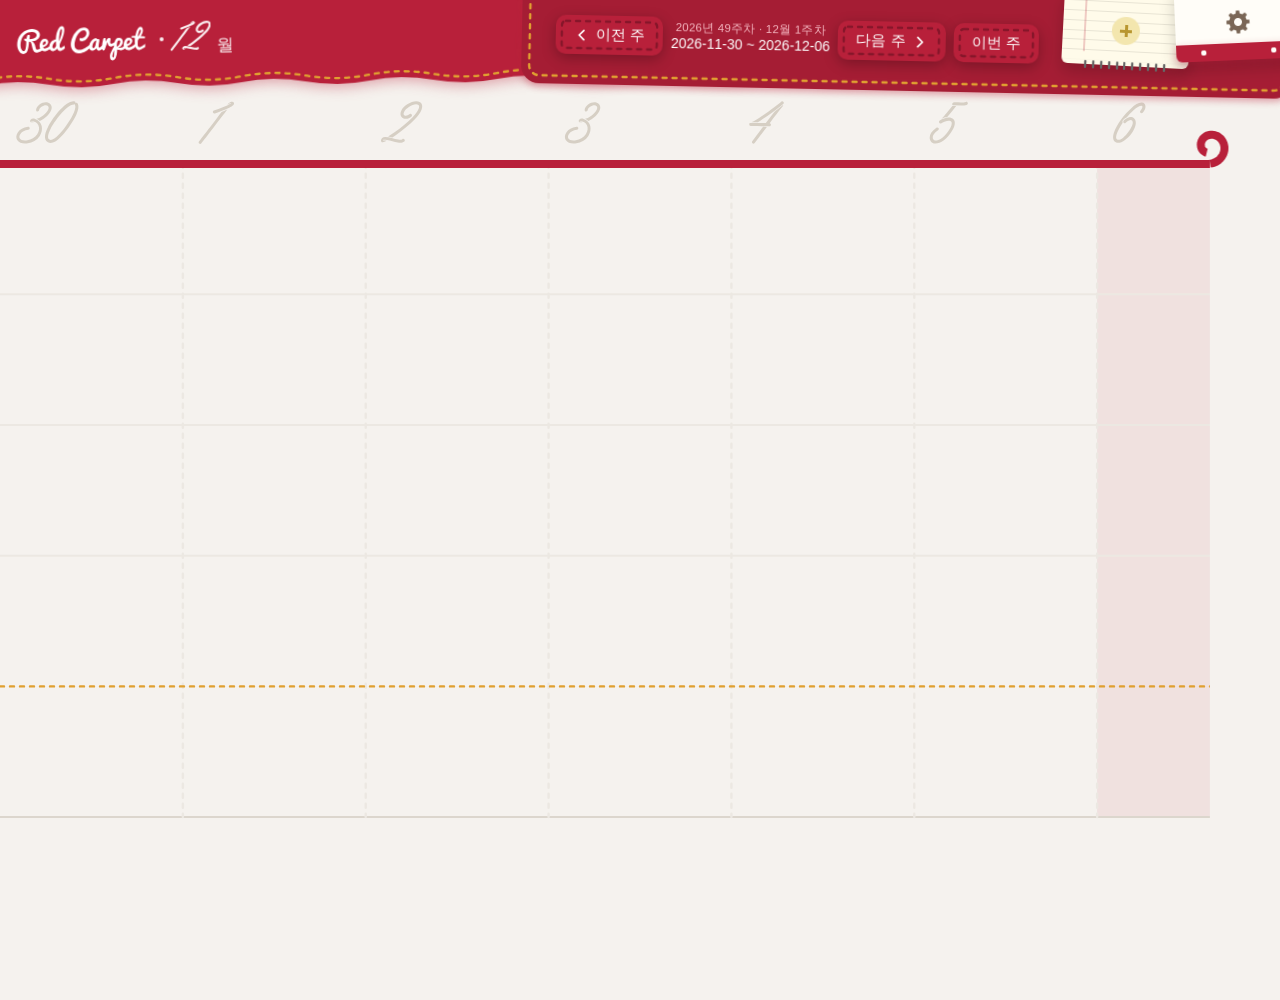
==== commit 8947acd1: "최종 검증 반영: 데모를 10월 7일 기준으로 고정하고 주마다 빽빽함이 다양하게 보강, 완료 도장 체크 축소, 품질 검사 수정 일괄 — 모바일 반응형 블록을 파일 끝으로 옮겨 터치" ====
--- a/index.html
+++ b/index.html
@@ -46,7 +46,7 @@
 
   <div class="modal-backdrop" id="modal-goals" role="dialog" aria-modal="true" aria-label="할 일">
   <div class="modal-panel">
-  <div class="tab-bar index-tabs" id="goal-tabs">
+  <div class="tab-bar index-tabs" id="goal-tabs" role="tablist">
     <button type="button" data-tab="active"></button>
     <button type="button" data-tab="done"></button>
   </div>
@@ -58,7 +58,7 @@
     <div class="goal-compose">
       <div class="goal-add-form" id="goal-add-form">
         <span class="line-field"><input type="text" id="new-goal-title" class="line-input" placeholder="할 일 제목"></span>
-        <label class="sbtn sbtn-field"><svg class="btn-stitch" aria-hidden="true"><rect x="0" y="0" width="100%" height="100%" rx="4"/></svg><input type="date" id="new-goal-deadline" aria-label="마감일" required></label>
+        <label class="sbtn sbtn-field"><svg class="btn-stitch" aria-hidden="true"><rect x="0" y="0" width="100%" height="100%" rx="4"/></svg><input type="date" min="2000-01-01" max="2100-12-31" id="new-goal-deadline" aria-label="마감일" required></label>
         <button class="sbtn" id="ai-open-btn" type="button" hidden><svg class="btn-stitch" aria-hidden="true"><rect x="0" y="0" width="100%" height="100%" rx="4"/></svg><span>AI와 추가</span></button>
         <button class="sbtn sbtn-accent" id="add-goal-btn" type="button"><svg class="btn-stitch" aria-hidden="true"><rect x="0" y="0" width="100%" height="100%" rx="4"/></svg><span>할 일 추가</span></button>
       </div>
@@ -83,7 +83,7 @@
 
   <div class="modal-backdrop" id="modal-settings" role="dialog" aria-modal="true" aria-label="일정과 설정">
   <div class="modal-panel">
-  <div class="tab-bar index-tabs" id="settings-tabs">
+  <div class="tab-bar index-tabs" id="settings-tabs" role="tablist">
     <button type="button" data-tab="current" class="active">현재 일정</button>
     <button type="button" data-tab="over">지난 일정</button>
     <button type="button" data-tab="prefs">전체 설정</button>
@@ -98,9 +98,9 @@
         <div class="ev-row">
           <span class="line-field ev-title"><input type="text" class="line-input" id="new-event-title" placeholder="일정 제목"></span>
           <label class="sbtn sbtn-field"><svg class="btn-stitch" aria-hidden="true"><rect x="0" y="0" width="100%" height="100%" rx="4"/></svg><select id="new-event-repeat"><option value="none">반복 없음</option><option value="weekly">매주</option><option value="biweekly">격주</option><option value="monthly">매월</option></select></label>
-          <span id="new-event-date-wrap" class="ev-group"><span id="new-event-date-label" class="ev-label">날짜</span><label class="sbtn sbtn-field"><svg class="btn-stitch" aria-hidden="true"><rect x="0" y="0" width="100%" height="100%" rx="4"/></svg><input type="date" id="new-event-date" required></label></span>
+          <span id="new-event-date-wrap" class="ev-group"><span id="new-event-date-label" class="ev-label">날짜</span><label class="sbtn sbtn-field"><svg class="btn-stitch" aria-hidden="true"><rect x="0" y="0" width="100%" height="100%" rx="4"/></svg><input type="date" id="new-event-date" min="2000-01-01" max="2100-12-31" required></label></span>
           <span id="new-event-weekday-wrap" class="ev-group" style="display:none"><label class="sbtn sbtn-field"><svg class="btn-stitch" aria-hidden="true"><rect x="0" y="0" width="100%" height="100%" rx="4"/></svg><select id="new-event-weekday"><option value="0">월</option><option value="1">화</option><option value="2">수</option><option value="3">목</option><option value="4">금</option><option value="5">토</option><option value="6">일</option></select></label></span>
-          <span id="new-event-repeat-until-wrap" class="ev-group" style="display:none"><span class="ev-label">종료</span><label class="sbtn sbtn-field"><svg class="btn-stitch" aria-hidden="true"><rect x="0" y="0" width="100%" height="100%" rx="4"/></svg><input type="date" id="new-event-repeat-until" required></label></span>
+          <span id="new-event-repeat-until-wrap" class="ev-group" style="display:none"><span class="ev-label">종료</span><label class="sbtn sbtn-field"><svg class="btn-stitch" aria-hidden="true"><rect x="0" y="0" width="100%" height="100%" rx="4"/></svg><input type="date" id="new-event-repeat-until" min="2000-01-01" max="2100-12-31" required></label></span>
         </div>
         <div class="ev-row">
           <span class="ev-group"><label class="sbtn sbtn-field"><svg class="btn-stitch" aria-hidden="true"><rect x="0" y="0" width="100%" height="100%" rx="4"/></svg><input type="time" id="new-event-start" value="09:00"></label><span class="ev-label">~</span><label class="sbtn sbtn-field"><svg class="btn-stitch" aria-hidden="true"><rect x="0" y="0" width="100%" height="100%" rx="4"/></svg><input type="time" id="new-event-end" value="10:00"></label></span>
@@ -121,7 +121,7 @@
       <section class="goal-card pref-card">
         <h3>기본값</h3>
         <div class="pref-grid">
-          <label class="pref-row"><span class="pref-label">하루 예산</span><span class="sbtn sbtn-sm sbtn-field"><input type="number" id="setting-capacity" min="1"></span></label>
+          <label class="pref-row"><span class="pref-label">하루 예산</span><span class="sbtn sbtn-sm sbtn-field"><input type="number" id="setting-capacity" min="1" max="100"></span></label>
           <label class="pref-row"><span class="pref-label">안전선(%)</span><span class="sbtn sbtn-sm sbtn-field"><input type="number" id="setting-safe-ratio" min="1" max="100"></span></label>
           <label class="pref-row"><span class="pref-label">수면(시간)</span><span class="sbtn sbtn-sm sbtn-field"><input type="number" id="setting-sleep-hours" min="0" max="24"></span></label>
           <label class="pref-row"><span class="pref-label">생활(시간)</span><span class="sbtn sbtn-sm sbtn-field"><input type="number" id="setting-life-hours" min="0" max="24"></span></label>
--- a/style.css
+++ b/style.css
@@ -2,12 +2,12 @@
    - 화면 폭이 줄어 요소가 서로 겹치기 시작하는 지점을 재서 정하고, 이 표에 한 줄로 모은다. 새 기준점도 여기에 먼저 적는다.
    - CSS는 media query 안에 변수를 쓸 수 없어서 값은 아래 @media에 같은 숫자로 적는다. 이름(--bp-...)은 주석과 JS(getComputedStyle로 읽기)에서 같은 기준을 가리키려는 용도다.
    - 이름은 --bp-<무엇이 바뀌는지>, 값은 "이 폭 이하"(max-width)일 때 적용한다.
-   - 아래 값은 로고(오른쪽 끝 약 146px) 사이에 24px 여유를 두고, 패치가 로고를 덮기 시작하는 폭에서 잰 값이다(1400px 화면에서 패치 폭 533px, 날짜 숨기면 373px).
-   - 폭 약 560px 이하에서는 날짜를 숨겨도 패치가 로고를 덮으므로, 월 표시를 숨기고 패치를 압축한다(--bp-compact). */
+   - 값은 요소들 사이에 24px 여유를 두고 겹치기 시작하는 폭에서 잰 것이다(날짜 컨트롤 틀 폭: 날짜 표시가 있을 때 533px, 없을 때 373px, 압축하면 약 215px. 로고 오른쪽 끝 약 146px, 월 표시 오른쪽 끝 약 234px).
+   - JS는 --bp-mobile만 읽는다. 나머지(--bp-...)는 같은 숫자를 쓰는 @media와 짝을 맞추려는 문서용이다. */
 :root {
   --bp-patch-hide-label: 700px;  /* 이 폭 이하: 주 이동 패치의 날짜 표시를 숨긴다 */
-  --bp-mobile: 1024px;           /* 이 폭 이하: 모바일 판. 헤더 아이콘(왼쪽 끝 = 화면 폭 − 766px)이 월 표시("12월" 오른쪽 끝 234px)에 24px 여유를 두고 닿는 폭이다. 화면 아래 버튼이 나오고, 한 주가 가로 스크롤이 된다 */
-  --bp-compact: 560px;           /* 이 폭 이하: 월 표시를 숨기고 주 이동 패치를 압축한다(이전·다음 버튼은 화살표만). 패치(폭 약 200px)가 로고(오른쪽 끝 약 170px)에 닿지 않는 한계 */
+  --bp-mobile: 1024px;           /* 이 폭 이하: 모바일 판. 아이콘이 붙은 날짜 컨트롤 틀(왼쪽 끝 = 화면 폭 − 733px)이 월 표시("12월" 오른쪽 끝 234px)에 24px 여유를 두고 닿는 폭은 991px이라 여유를 조금 더 둔 값이다. 화면 아래 버튼이 나오고, 한 주가 가로 스크롤이 된다 */
+  --bp-compact: 620px;           /* 이 폭 이하: 월 표시를 숨기고 주 이동 패치를 압축한다(이전·다음 버튼은 화살표만). 압축하지 않은 패치(날짜 표시 없이 373px)의 왼쪽 끝이 월 표시(오른쪽 끝 234px)에 24px 여유를 두고 닿는 폭 = 373 + 258 − 14 ≈ 617px */
   --bp-dock-small: 600px;        /* 이 폭 이하: 화면 아래 버튼(메모장·달력)을 0.72배로 줄인다. 합친 폭이 화면을 넘기 시작하는 폭 */
   --bp-dock-tiny: 400px;         /* 이 폭 이하: 화면 아래 버튼을 0.58배로 줄인다 */
   --m-col-w: 300px;              /* 모바일 판의 하루 칸 폭. 고정이라 화면에는 하루와 다음 날 일부가 보인다. 이 값을 바꾸면 박스·눈금·막대가 같이 따라온다 */
@@ -28,7 +28,6 @@
   /* 박스(새 카펫): 버튼과 같은 스티치 모양. 일정·완료 박스는 버튼과 같은 색, 남은 단계 박스는 붉은 기운.
      점선 길이·간격·두께는 공용 스티치 값(--stitch-*)을 그대로 쓴다. 숫자만 쓰는 값은 px 단위다 */
   --box-radius: 12;                      /* 박스 모서리 둥글기 */
-  --box-stitch-inset: 8;                 /* 점선이 가장자리에서 안쪽으로 들어간 거리 */
   --box-paper: var(--note-paper);        /* 일정·완료 박스 색(버튼 종이색) */
   --box-stitch: var(--wbtn-stitch-color);/* 그 박스의 스티치 색(버튼과 같다) */
   --box-fixed-bg: color-mix(in srgb, var(--box-paper) 84%, #a89160); /* 고정 일정 박스 색: 종이색을 살짝 어둡게 */
@@ -64,12 +63,12 @@
   --edge-amp: 3;               /* 울렁이는 아랫단 진폭(위아래 px, 숫자만) */
   --edge-wave: 128;            /* 울렁임 한 주기 길이(px, 숫자만) */
   --edge-offset: 6;            /* 점선과 천 끝 사이 거리(px, 숫자만) */
-  /* 아래 값은 위 값에서 계산된다. 같은 식이 <head>의 스크립트에도 있다 */
+  /* 아래 값은 위 값에서 계산된다. 같은 식이 app-common.js 맨 위(--edge-tile을 만드는 곳)에도 있다 */
   --edge-sy: calc(var(--stitch-width) / 2 + var(--edge-amp) + 1);   /* 점선 곡선 가운데 높이 */
   --edge-ey: calc(var(--edge-sy) + var(--edge-offset));             /* 천 끝 곡선 가운데 높이 */
   --edge-h: calc((var(--edge-ey) + var(--edge-amp) + 1) * 1px);     /* 아랫단 그림 높이 */
   --edge-depth: calc((var(--edge-ey) + var(--edge-amp)) * 1px);     /* 아랫단이 헤더 밑으로 내려오는 깊이. 본문이 이만큼 더 내려온다 */
-  /* --edge-tile(천 끝과 털실 점선 그림)은 <head>의 스크립트가 위 값으로 만들어 넣는다 */
+  /* --edge-tile(천 끝과 털실 점선 그림)은 app-common.js 맨 위가 위 값으로 만들어 넣는다 */
   /* 기울이면 한쪽 위 모서리가 화면 안으로 내려오므로, 폭의 절반×sin(기울기)만큼 헤더를 화면 위로 더 늘려 가린다 */
   --header-bleed: calc(sin(var(--header-tilt-deg)) * 50vw + 4px);
 
@@ -133,11 +132,13 @@
   --hd-note-scale: 0.38;       /* 헤더 메모장: 원래 버튼을 이 배율로 줄여 쓴다 */
   --hd-cal-scale: 0.56;        /* 헤더 달력: 같은 방식. 두 버튼의 크기가 비슷해 보이도록 메모장보다 크게 둔다(달력 원본이 더 작다) */
   --hd-rest: 60px;             /* 평소 두 버튼의 아래 끝이 화면 위에서 내려오는 깊이. 헤더 아랫단(약 80px)보다 위라 헤더 아랫단이 조금 비친다 */
-  --hd-lift: 8px;              /* 호버하면 아래로 미끄러져 내려오는 거리. 위쪽 끝이 보이지 않게, 줄여 놓은 버튼 높이에서 --hd-rest를 뺀 잘린 길이보다 작게 둔다 */
-  --hd-icon: 22px;             /* 버튼 가운데 + 원·톱니 크기 */
+  --hd-lift: 4px;              /* 호버하면 아래로 미끄러져 내려오는 거리. 위쪽 끝이 보이지 않게, 줄여 놓은 버튼 높이에서 --hd-rest를 뺀 잘린 길이보다 작게 둔다 */
+  --hd-icon: 28px;             /* 버튼 가운데 + 원·톱니 크기 */
   --hd-gear-color: #7a6656;    /* 톱니 색 */
-  --hd-tuck: 18px;             /* 달력 오른쪽 끝이 날짜 컨트롤 밑으로 들어가는 폭 */
-  --hd-z: 105;                 /* 메모장의 층 번호. 헤더(100)보다 위, 날짜 컨트롤(110)보다 아래. 달력은 +1 */
+  --hd-bleed: 20px;            /* 달력 오른쪽 끝이 화면 오른쪽 밖으로 나가는 폭 */
+  --hd-z: 111;                 /* 메모장의 층 번호. 날짜 컨트롤 틀(110) 위에 얹힌다. 달력은 +1 */
+  --hd-note-rest: 66px;        /* 메모장 아래 끝 깊이. 달력(--hd-rest)보다 조금 아래라 두 버튼이 구분돼 보인다 */
+  --patch-icons-w: 0px;        /* 날짜 컨트롤 틀이 아이콘 쪽으로 더 늘어나는 길이. 데스크톱 판에서만 값이 있다 */
 
   /* 팝업(할 일, 일정과 설정) 모양 값 */
   --modal-dim: rgba(30, 20, 20, 0.45); /* 뒤 화면을 덮는 어두운 막 */
@@ -171,7 +172,6 @@
   --turn-lit-a: 0.16;                  /* 젖혀지며 기울어질수록 앞면이 어두워지는 정도 */
   --turn-page-lift: 0 10px 26px;       /* 넘어가는 종이 자체의 그림자(오프셋X 오프셋Y 번짐). 색은 팝업마다 --turn-shadow-rgb */
   --turn-page-shadow-a: 0.42;          /* 그 그림자의 진하기. 평평할 때는 0이고 들리면 이 값까지 나타난다 */
-  --modal-shadow-ms: 220ms;            /* 팝업 그림자가 나타나고 사라지는 시간 */
   --modal-swap-start-close: 0.02;     /* 닫을 때의 --modal-swap-start. 닫을 때 도착한 뒤 가만히 있는 시간을 줄이려고 따로 둔다 */
   --modal-swap-close: 0.16;           /* 닫을 때의 --modal-swap. 길게 둔 이유: '일정과 설정' 버튼은 원래 '할 일' 버튼 뒤에 있는데 날아오는 동안은 앞에 있어서, 도착한 뒤 클론이 천천히 사라져야 겹친 부분의 앞뒤가 툭 바뀌어 보이지 않는다 */
   --modal-anim-close-ms: 680ms;        /* 닫는 시간. 바운드와 도착 뒤 천천히 교차하는 시간 때문에 열 때(560ms)보다 조금 길다 */
@@ -182,6 +182,7 @@
   --modal-ease-settle: cubic-bezier(0.4, 0, 0.2, 1); /* 눌린 지점에서 제자리로 올라오는 곡선. 끝에서 속도가 0으로 부드럽게 줄어들어 착지가 툭 멈추지 않는다 */
   --modal-bounce: 0.1;                 /* 착지 바운드의 크기. 내려앉는 거리 대비 비율이고 약 0.1이면 14px쯤 눌린다. 0이면 바운드 없음 */
   --modal-bounce-at: 0.7;              /* 눌린 지점에 닿는 시점(내려앉는 구간 중 비율). 클수록 올라오는 시간이 짧다 */
+  --modal-y-ease: cubic-bezier(0, 0.4, 0.35, 1); /* 헤더 아이콘 팝업의 세로축 회전 곡선: 처음이 빨라 가로축보다 먼저 시작하고 먼저 끝난다. 앞의 두 값(0, 0.4)을 키우면 더 빨리 시작한다 */
   --modal-flip-deg: 180deg;            /* 세로축(Y축)으로 뒤집히는 각도. 180deg면 버튼 앞면에서 팝업 뒷면으로 한 번 뒤집힌다 */
   --modal-perspective: 1600px;         /* 도는 원근감. 작을수록 도는 맛이 과장된다 */
   --modal-content-delay: 0.75;          /* 글자와 버튼이 나타나기 시작하는 시점(연출 시간의 비율 0~1). 도는 중 찌그러지는 글자를 가린다 */
@@ -196,7 +197,6 @@
   background: #f5f2ee;
   color: #222;
   padding-top: calc(var(--header-height) + var(--edge-depth));
-  padding-bottom: calc(var(--note-h) + var(--dock-bottom) + 24px); /* 아래쪽 버튼에 본문이 가리지 않게 */
 }
 
 header {
@@ -334,7 +334,7 @@
   width: 100%;
 }
 
-/* 아래가 화면 밖으로 잘려 나가므로, 보이는 높이의 위쪽 2/3 안에 글자를 놓는다 */
+/* 아래가 화면 밖으로 잘려 나가므로, 보이는 높이(--dock-label-zone배)의 위쪽 안에 글자를 놓는다 */
 .dock-note span { height: calc((var(--note-h) + var(--dock-bottom)) * var(--dock-label-zone) - var(--spring-h) / 2); }
 .dock-cal span { height: calc((var(--cal-h) + var(--dock-bottom)) * var(--dock-label-zone) - var(--cal-band-h)); }
 
@@ -354,7 +354,7 @@
 /* ---- 헤더 아이콘(데스크톱) ----
    화면 아래 버튼(메모장·달력)을 줄여 헤더 날짜 컨트롤 왼쪽에 매단다. 뒤집힌 글자는 말이 안 되므로 글자 없이 아이콘(+, 톱니)만 둔다.
    위아래를 뒤집은 모양이다: 위쪽 끝이 화면 밖으로 잘리고(원래는 아래쪽이 잘렸다), 스프링·붉은 줄은 아래에 오고, 메모지의 줄무늬와 달력의 '다음 장' 두께도 뒤집는다.
-   기울기는 원래와 반대 방향. 겹침은 날짜 컨트롤 > 달력 > 메모장. 호버·포커스하면 원래처럼 미끄러져 내려오고, 그 상태에서 팝업이 열리고 닫힌다.
+   기울기는 원래와 반대 방향. 날짜 컨트롤 틀의 오른쪽 끝에 얹혀(틀이 그만큼 길어진다) 달력 오른쪽이 화면 밖으로 나가고, 메모장은 달력 왼쪽에서 달력 밑으로 겹치며 조금 아래에 있다. 호버·포커스하면 원래처럼 미끄러져 내려오고, 그 상태에서 팝업이 열리고 닫힌다.
    크기 값은 버튼 자신(.hd-btn)에 걸어 둔다: 팝업 연출의 복제본(컨테이너 밖에 붙는다)도 같은 크기와 글자를 쓰게 하려는 것이다 */
 .hd-icons { display: none; } /* 모바일 판에서는 숨는다. 데스크톱에서는 display: contents라 층을 만들지 않고, 두 버튼이 각자 fixed와 층 번호를 가진다(복제본도 같은 번호를 쓰려는 것이다) */
 .hd-btn {
@@ -363,7 +363,7 @@
   --note-line-gap: calc(26px * var(--hd-s)); --note-line-top: calc(12px * var(--hd-s));
   --spring-h: calc(22px * var(--hd-s)); --spring-pitch: calc(20px * var(--hd-s));
   --cal-w: calc(224px * var(--hd-s)); --cal-h: calc(138px * var(--hd-s)); --cal-font: calc(24px * var(--hd-s)); --cal-band-h: calc(30px * var(--hd-s));
-  --note-tilt: 3deg;                                /* 원래(-3deg)와 반대 방향 */
+  --note-tilt: 3deg;                                /* 원래(-3deg)와 반대 방향. (위 크기 값들은 :root의 원래 버튼 값 × 배율을 따로 적은 것이라, 원래 값을 바꾸면 여기도 같이 바꾼다) */
   --cal-tilt: -2.5deg;                              /* 원래(2.5deg)와 반대 방향 */
   --dock-hover-lift: var(--hd-lift);
   position: fixed;
@@ -372,11 +372,11 @@
 .hd-btn span { flex: 1; z-index: 1; }
 .hd-note {
   --hd-s: var(--hd-note-scale);
-  top: calc(var(--hd-rest) - var(--note-h));          /* 아래 끝이 --hd-rest에 오고, 위쪽은 화면 밖으로 잘린다 */
-  right: calc(var(--hd-right, 560px) + (224px - 28px) * var(--hd-cal-scale)); /* 달력 폭(224px × 달력 배율)에서 달력 밑으로 들어가는 28px(× 달력 배율)를 뺀 자리. 이 버튼의 --cal-w는 메모장 배율이라 쓰지 않는다 */
+  border-radius: 6px;                                   /* 달력(원래 버튼 값 6px)과 같게 */
+  top: calc(var(--hd-note-rest) - var(--note-h));     /* 아래 끝이 --hd-note-rest에 오고, 위쪽은 화면 밖으로 잘린다 */
+  right: calc(var(--hd-bleed) * -1 + (224px - 28px) * var(--hd-cal-scale)); /* 달력 폭(224px × 달력 배율)에서 달력 밑으로 들어가는 28px(× 달력 배율)를 뺀 자리. 이 버튼의 --cal-w는 메모장 배율이라 쓰지 않는다 */
   z-index: var(--hd-z);
-  padding: calc(var(--note-h) - var(--hd-rest)) 0 calc(var(--spring-h) / 2); /* 잘려 나간 만큼 위를 비워 아이콘이 보이는 부분의 가운데에 오게 한다 */
-  border-radius: 12px 12px 6px 6px;
+  padding: calc(var(--note-h) - var(--hd-note-rest)) 0 calc(var(--spring-h) / 2); /* 잘려 나간 만큼 위를 비워 아이콘이 보이는 부분의 가운데에 오게 한다 */
   background: var(--note-paper);                        /* 줄무늬는 ::after에서 뒤집어 그린다 */
 }
 .hd-note::after { /* 코넬식 줄무늬: 위아래를 뒤집는다(글자는 뒤집지 않도록 별도 층) */
@@ -397,7 +397,7 @@
 .hd-cal {
   --hd-s: var(--hd-cal-scale);
   top: calc(var(--hd-rest) - var(--cal-h));
-  right: var(--hd-right, 560px);   /* 달력 오른쪽 끝. JS가 날짜 컨트롤 왼쪽 끝(+ --hd-tuck)에 맞춘다 */
+  right: calc(var(--hd-bleed) * -1); /* 오른쪽 끝이 화면 밖으로 나간다 */
   z-index: calc(var(--hd-z) + 1);
   margin-left: 0;
   padding: calc(var(--cal-h) - var(--hd-rest)) 0 var(--cal-band-h);
@@ -406,49 +406,14 @@
 .hd-cal::before { top: auto; bottom: 0; border-radius: 0 0 6px 6px; }                /* 붉은 줄도 아래 */
 .hd-note:hover, .hd-note:focus-visible { transform: translateY(var(--dock-hover-lift)) rotate(var(--note-tilt)); }   /* 호버: 아래로 미끄러져 내려온다 */
 .hd-cal:hover, .hd-cal:focus-visible { transform: translateY(var(--dock-hover-lift)) rotate(var(--cal-tilt)); }
-.hd-btn:focus-visible { outline: none; }
+.hd-btn:focus-visible { outline: none; } /* 아래로 미끄러지는 것이 포커스 표시다 */
+.sbtn-field:focus-within { outline: 2px solid var(--stitch-color); outline-offset: 2px; } /* 안쪽 입력의 outline을 껐으므로 칸 전체로 키보드 포커스를 보인다 */
 .flip-front.hd-btn { right: auto; top: auto; transform: none; } /* 팝업으로 바뀌는 동안의 복제본: 위치와 기울기는 JS가 준다. position: fixed와 층 번호는 원래 버튼 규칙(.hd-note·.hd-cal)을 그대로 받아, 다른 아이콘·날짜 컨트롤과의 앞뒤가 원본과 같다 */
 
-@media (min-width: 1025px) { /* --bp-mobile 위: 데스크톱 판 */
+@media (width > 1024px) { /* --bp-mobile 위: 데스크톱 판. max-width: 1024px의 반대쪽이라 소수 폭(줌)에서도 틈이 없다 */
   .hd-icons { display: contents; }
+  .week-patch { --patch-icons-w: 214px; } /* 틀이 오른쪽으로 길어져 그 끝에 메모장·달력이 붙는다(버튼 묶음은 왼쪽 그대로) */
   nav { display: none; }
-}
-
-/* ---- 모바일 판(--bp-mobile 이하) ----
-   한 주(칸 7개 × --m-col-w)가 가로로 스크롤된다. 스크롤 틀은 #carpet이고, 주 이동은 헤더의 버튼으로만 한다(옆으로 밀어 넘기기는 없다) */
-@media (max-width: 560px) { /* --bp-compact */
-  header .header-month { display: none; }
-  .week-patch { --patch-pad: 18px; gap: 6px; }
-  .week-patch .wbtn { --wbtn-pad: 8px 12px; }
-  .week-patch #week-prev > span, .week-patch #week-next > span { display: none; } /* 이전·다음은 화살표만 */
-}
-@media (max-width: 600px) { /* --bp-dock-small: 화면 아래 버튼 0.72배 */
-  :root {
-    --dock-bottom: -22px; --dock-gap: -20px; --spring-h: 16px; --spring-pitch: 14px;
-    --note-w: 240px; --note-h: 137px; --note-font: 25px; --note-plus-size: 26px; --note-margin-x: 40px; --note-line-gap: 19px;
-    --cal-w: 161px; --cal-h: 99px; --cal-font: 17px; --cal-band-h: 22px;
-  }
-}
-@media (max-width: 400px) { /* --bp-dock-tiny: 0.58배 */
-  :root {
-    --dock-bottom: -18px; --dock-gap: -16px; --spring-h: 13px; --spring-pitch: 11px;
-    --note-w: 194px; --note-h: 110px; --note-font: 20px; --note-plus-size: 21px; --note-margin-x: 32px; --note-line-gap: 15px;
-    --cal-w: 130px; --cal-h: 80px; --cal-font: 14px; --cal-band-h: 18px;
-  }
-}
-@media (max-width: 600px) { /* --bp-dock-small: 팝업을 좁은 화면에 맞춘다. 오른쪽에는 견출지 탭이 튀어나오는 자리를 남긴다 */
-  :root { --modal-gap: 16px; }
-  body .modal-backdrop { padding-right: calc(var(--tab-w-active) + 16px); } /* body를 붙여 뒤에 나오는 기본 규칙보다 앞선다 */
-  body .modal-backdrop::before { left: 16px; width: calc(100% - var(--tab-w-active) - 32px); transform: none; }
-  .goal-header { flex-wrap: wrap; row-gap: 8px; } /* 목록 카드: 제목 줄 아래에 버튼 줄 */
-  .goal-header-info { flex: 1 1 100%; flex-wrap: wrap; gap: 4px 10px; }
-  .goal-title { flex: 1 1 100%; word-break: keep-all; overflow-wrap: anywhere; }
-  .goal-actions { margin-left: auto; }
-}
-@media (max-width: 1024px) { /* --bp-mobile */
-  #carpet { margin: 0 -16px; overflow-x: auto; overflow-y: clip; scrollbar-width: none; overscroll-behavior-x: contain; }
-  #carpet::-webkit-scrollbar { display: none; }
-  .cn-pages { margin: 0; width: calc(var(--m-col-w) * 7); overflow-x: visible; touch-action: auto; }
 }
 
 .logo-link {
@@ -466,7 +431,7 @@
 }
 
 main {
-  padding: 24px 16px;
+  padding: 24px 16px 0; /* 아래 여백은 두지 않는다: 아래 버튼에 가려지는 부분은 JS가 카펫 페이지 아래 여백으로 정한다(app-carpet.js applyContainer) */
 }
 
 .screen {
@@ -501,27 +466,6 @@
   height: 100%; /* 내용이 적어도 화면 위아래 여백(--modal-gap)만 남기고 꽉 채운다. 탭을 바꿔도 팝업 크기가 변하지 않는다 */
   border-radius: var(--modal-radius);
 }
-
-/* 팝업 그림자: 아래로 겹친 종이 두 장(뒷 페이지가 있는 느낌) + 부드러운 그림자. 아래쪽 '일정과 설정' 버튼과 같다.
-   날아다니며 뒤집히는 팝업에 붙여 두면 연출이 끝나는 순간 갑자기 나타나므로, 움직이지 않는 별도 층으로 두고
-   팝업이 자리 잡은 뒤(.settled)에 서서히 나타나게 한다. 닫을 때는 움직임이 시작되자마자 서서히 사라진다 */
-.modal-backdrop::before {
-  content: '';
-  position: absolute;
-  top: var(--modal-gap);
-  bottom: var(--modal-gap);
-  left: 50%;
-  width: min(calc(100% - var(--modal-gap) * 2), var(--modal-max-width)); /* 팝업의 최종 자리와 같다 */
-  transform: translateX(-50%);
-  border-radius: var(--modal-radius);
-  box-shadow: 0 3px 0 #eadfce, 0 6px 0 #dccfba, 0 10px 40px rgba(0, 0, 0, 0.35);
-  opacity: 0;
-  pointer-events: none;
-  transition: opacity var(--modal-shadow-ms) ease;
-}
-
-.modal-backdrop.settled::before { opacity: 1; }
-
 
 /* 스크롤은 안쪽 영역이 맡고, 바깥 패널은 스프링·접합부처럼 튀어나오는 장식을 맡는다 */
 .modal-scroll {
@@ -565,12 +509,12 @@
   content: '';
   position: absolute;
   z-index: 4; /* 평소에는 고정 머리(z-index 3)의 종이색 바탕 위에 있어야 가려지지 않는다. 페이지를 넘기는 동안만 아래 .turning 규칙이 낮춘다 */
-  top: 0;
-  left: 0;
-  right: 0;
-  height: var(--cal-band-h);
+  top: -1px;   /* 종이(같은 곡선)와 접합부의 흐린 가장자리가 겹쳐 뒤 배경이 한 픽셀 비치던 것을, 접합부를 위·양옆으로 1px 더 크게 해서 덮는다 */
+  left: -1px;
+  right: -1px;
+  height: calc(var(--cal-band-h) + 1px);
   pointer-events: none;
-  border-radius: var(--modal-radius) var(--modal-radius) 0 0;
+  border-radius: calc(var(--modal-radius) + 1px) calc(var(--modal-radius) + 1px) 0 0;
   background:
     radial-gradient(circle at 22% 50%, var(--cal-paper) 0 calc(var(--cal-band-h) * 0.15), transparent calc(var(--cal-band-h) * 0.15 + 0.5px)),
     radial-gradient(circle at 78% 50%, var(--cal-paper) 0 calc(var(--cal-band-h) * 0.15), transparent calc(var(--cal-band-h) * 0.15 + 0.5px)),
@@ -686,26 +630,6 @@
   border-radius: 4px;
 }
 
-button.btn {
-  border: none;
-  background: #b8203a;
-  color: #fff;
-  padding: 6px 12px;
-  border-radius: 4px;
-  font-size: 13px;
-  cursor: pointer;
-}
-
-button.btn-danger {
-  background: #888;
-}
-
-button.btn-plain {
-  background: none;
-  color: #333;
-  border: 1px solid #ccc;
-}
-
 /* 목록 카드: 스티치 버튼과 같은 모서리·그림자 서식(점선만 뺀다). 바탕은 흰색 */
 .goal-card, #ai-draft {
   background: var(--card-bg, #fff);
@@ -910,7 +834,7 @@
   display: flex;
   align-items: center;
   gap: 8px;
-  padding: calc(var(--patch-pad) - var(--patch-top)) calc(var(--patch-pad) - var(--patch-right) - var(--patch-nudge-x)) var(--patch-pad) calc(var(--patch-pad) + var(--patch-nudge-x)); /* 위·오른쪽은 화면 밖으로 잘린 만큼 더한다 */
+  padding: calc(var(--patch-pad) - var(--patch-top)) calc(var(--patch-pad) - var(--patch-right) - var(--patch-nudge-x) + var(--patch-icons-w)) var(--patch-pad) calc(var(--patch-pad) + var(--patch-nudge-x)); /* 위·오른쪽은 화면 밖으로 잘린 만큼 더한다 */
   border-radius: var(--patch-radius);
   background: var(--patch-bg);
   color: #fff;
@@ -1249,8 +1173,6 @@
 
 /* 카펫 화면: 아래 버튼에 가려지는 부분은 JS가 페이지 아래 여백으로 정한다(app-carpet.js applyContainer). 본문에 따로 아래 여백을 두지 않는다 */
 #carpet { display: block; min-height: 60vh; }
-main { padding-bottom: 0; }
-body { padding-bottom: 0; }
 
 /* 데모 모드 표시: 내 데이터가 아니라 예시 데이터를 보고 있다는 알림. 아래쪽 버튼 묶음 왼쪽 구석, 팝업(200)보다 아래 */
 .demo-badge {
@@ -1297,3 +1219,40 @@
     linear-gradient(to bottom, rgba(var(--turn-shadow-rgb), 0.22), transparent 30%),
     color-mix(in srgb, var(--turn-paper) 90%, rgb(var(--turn-shadow-rgb)));
 }
+
+/* 반응형 블록은 소스 순서가 곧 우선순위라 파일 맨 끝에 모았다. 위의 기본 규칙(같은 선택자)보다 앞에 두면 덮여서 효과가 없다 */
+/* ---- 모바일 판(--bp-mobile 이하) ----
+   한 주(칸 7개 × --m-col-w)가 가로로 스크롤된다. 스크롤 틀은 #carpet이고, 주 이동은 헤더의 버튼으로만 한다(옆으로 밀어 넘기기는 없다) */
+@media (max-width: 620px) { /* --bp-compact */
+  header .header-month { display: none; }
+  .week-patch { --patch-pad: 18px; gap: 6px; }
+  .week-patch .wbtn { --wbtn-pad: 8px 12px; }
+  .week-patch #week-prev > span, .week-patch #week-next > span { display: none; } /* 이전·다음은 화살표만 */
+}
+@media (max-width: 600px) { /* --bp-dock-small: 화면 아래 버튼 0.72배 */
+  :root {
+    --dock-bottom: -22px; --dock-gap: -20px; --spring-h: 16px; --spring-pitch: 14px;
+    --note-w: 240px; --note-h: 137px; --note-font: 25px; --note-plus-size: 26px; --note-margin-x: 40px; --note-line-gap: 19px;
+    --cal-w: 161px; --cal-h: 99px; --cal-font: 17px; --cal-band-h: 22px;
+  }
+}
+@media (max-width: 400px) { /* --bp-dock-tiny: 0.58배 */
+  :root {
+    --dock-bottom: -18px; --dock-gap: -16px; --spring-h: 13px; --spring-pitch: 11px;
+    --note-w: 194px; --note-h: 110px; --note-font: 20px; --note-plus-size: 21px; --note-margin-x: 32px; --note-line-gap: 15px;
+    --cal-w: 130px; --cal-h: 80px; --cal-font: 14px; --cal-band-h: 18px;
+  }
+}
+@media (max-width: 600px) { /* --bp-dock-small: 팝업을 좁은 화면에 맞춘다. 오른쪽에는 견출지 탭이 튀어나오는 자리를 남긴다 */
+  :root { --modal-gap: 16px; }
+  body .modal-backdrop { padding-right: calc(var(--tab-w-active) + 16px); } /* body를 붙여 뒤에 나오는 기본 규칙보다 앞선다 */
+  .goal-header { flex-wrap: wrap; row-gap: 8px; } /* 목록 카드: 제목 줄 아래에 버튼 줄 */
+  .goal-header-info { flex: 1 1 100%; flex-wrap: wrap; gap: 4px 10px; }
+  .goal-title { flex: 1 1 100%; word-break: keep-all; overflow-wrap: anywhere; }
+  .goal-actions { margin-left: auto; }
+}
+@media (max-width: 1024px) { /* --bp-mobile */
+  #carpet { margin: 0 -16px; overflow-x: auto; overflow-y: clip; scrollbar-width: none; overscroll-behavior-x: contain; }
+  #carpet::-webkit-scrollbar { display: none; }
+  .cn-pages { margin: 0; width: calc(var(--m-col-w) * 7); overflow-x: visible; touch-action: auto; }
+}
